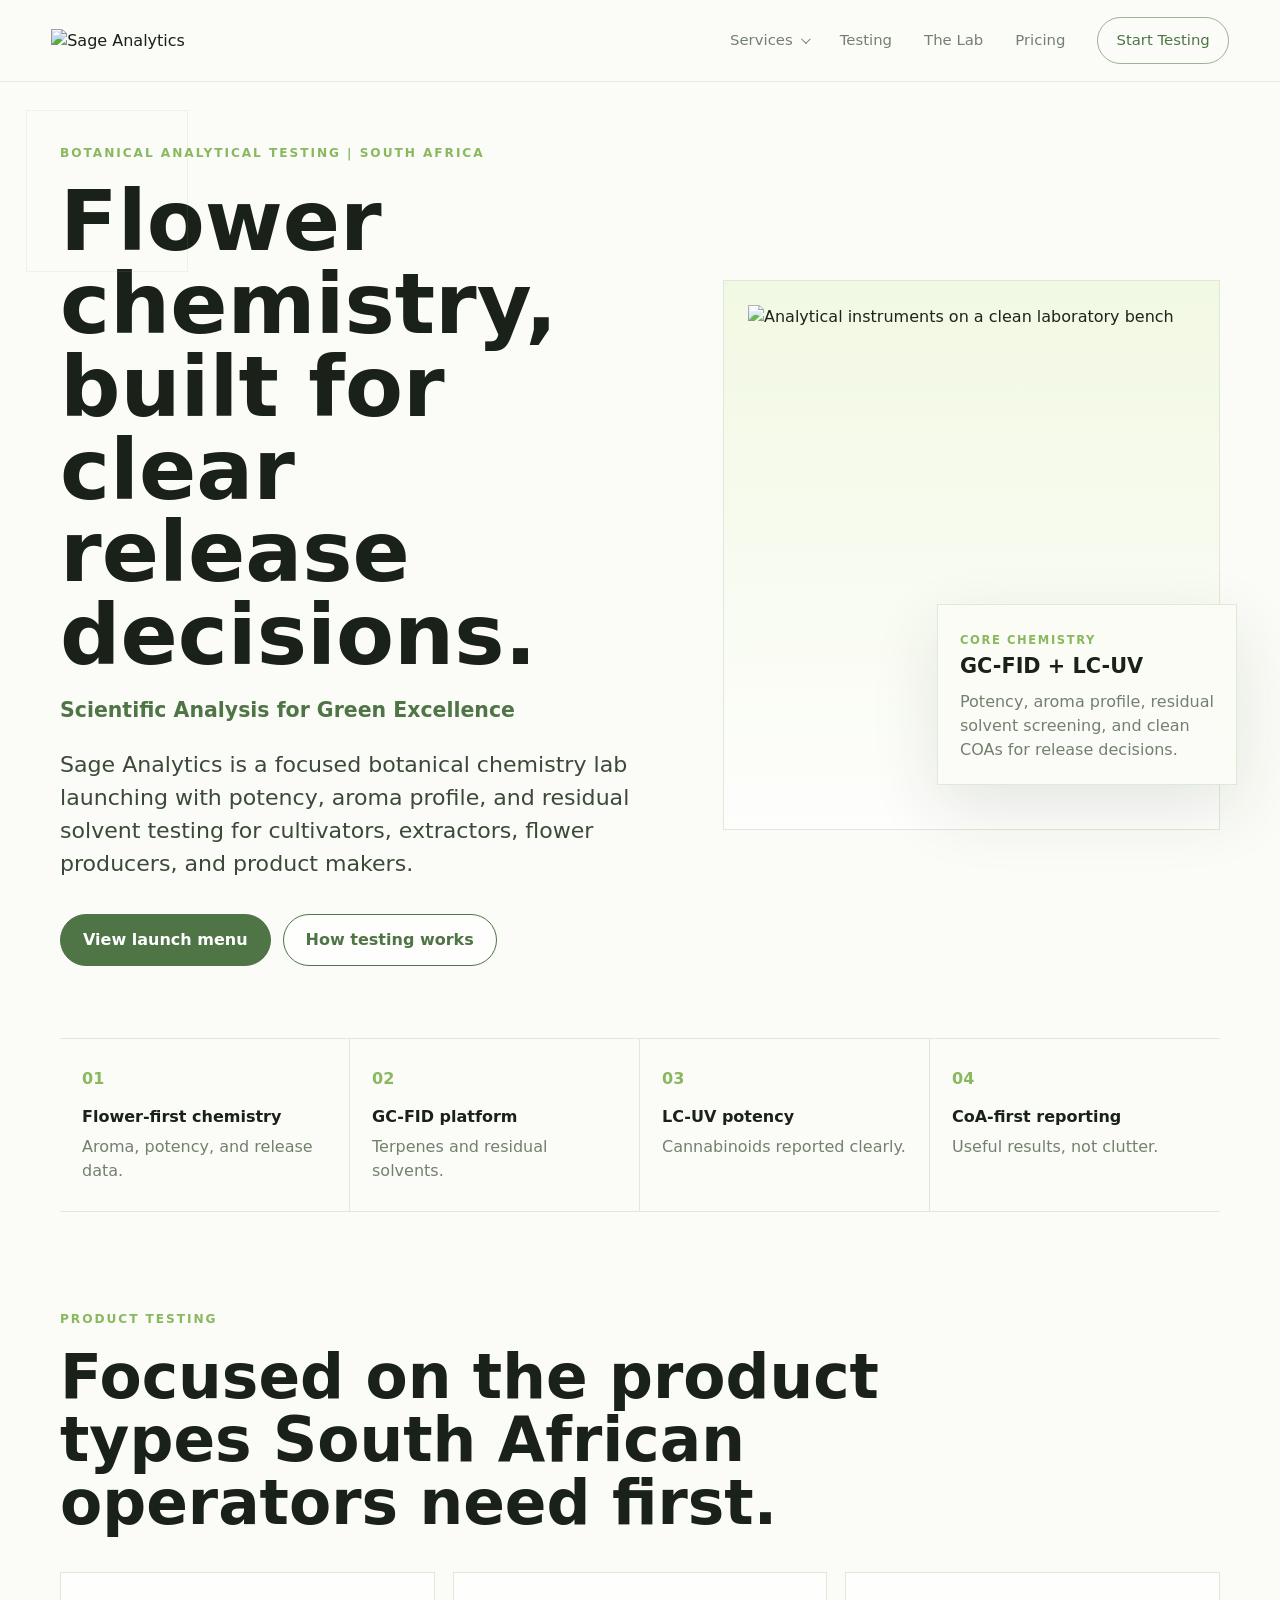
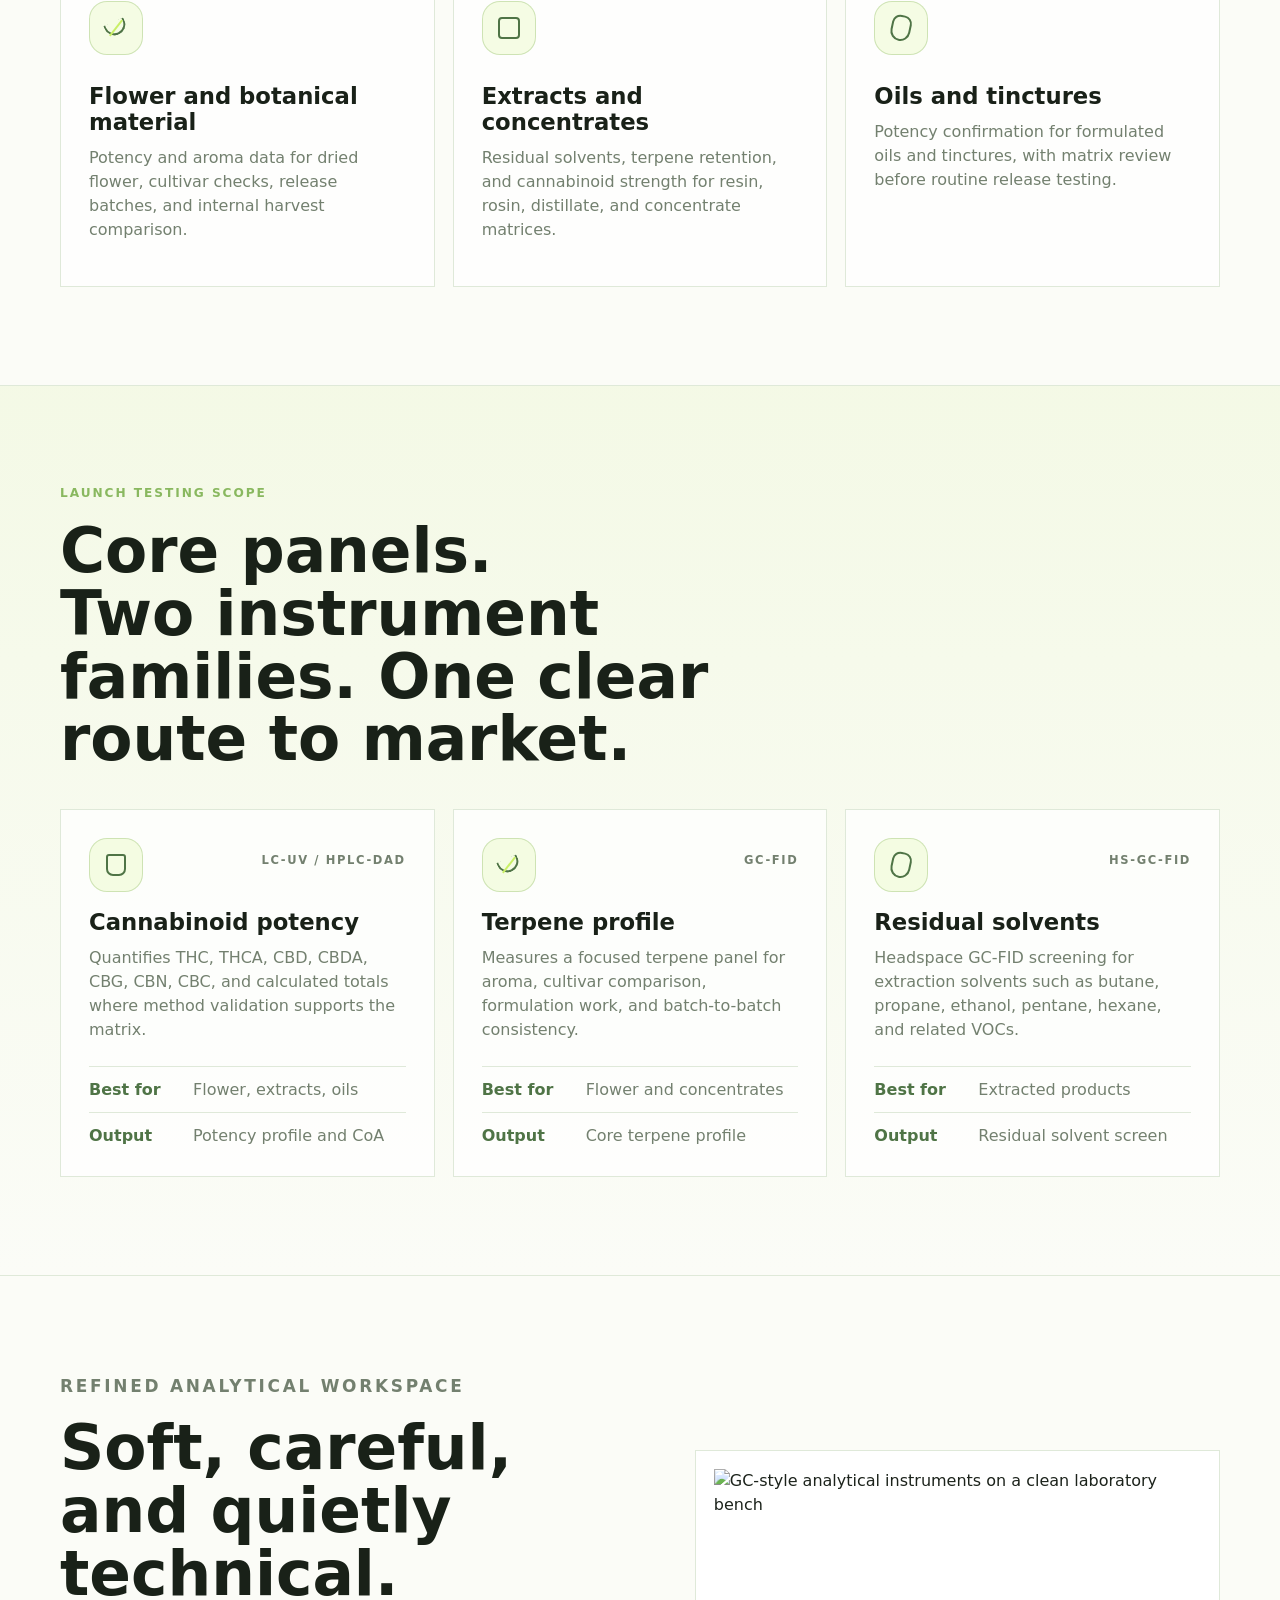
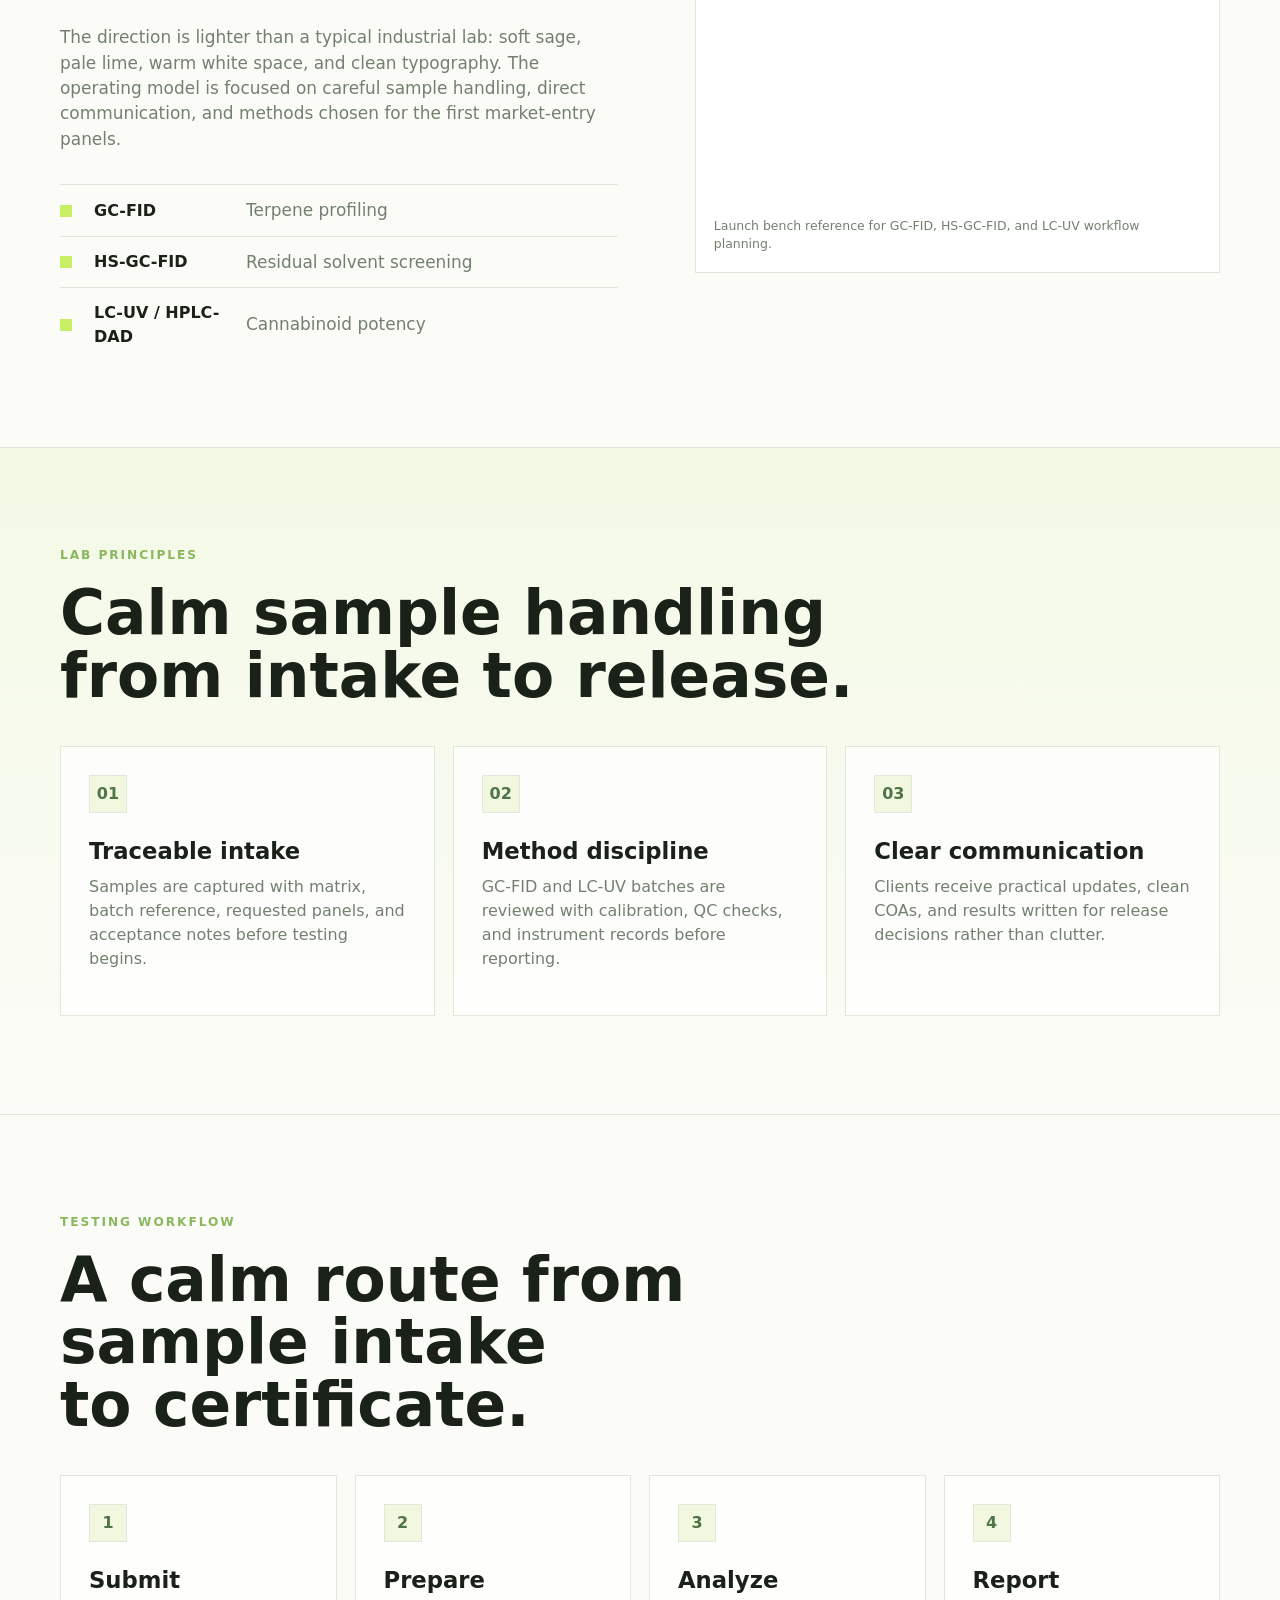
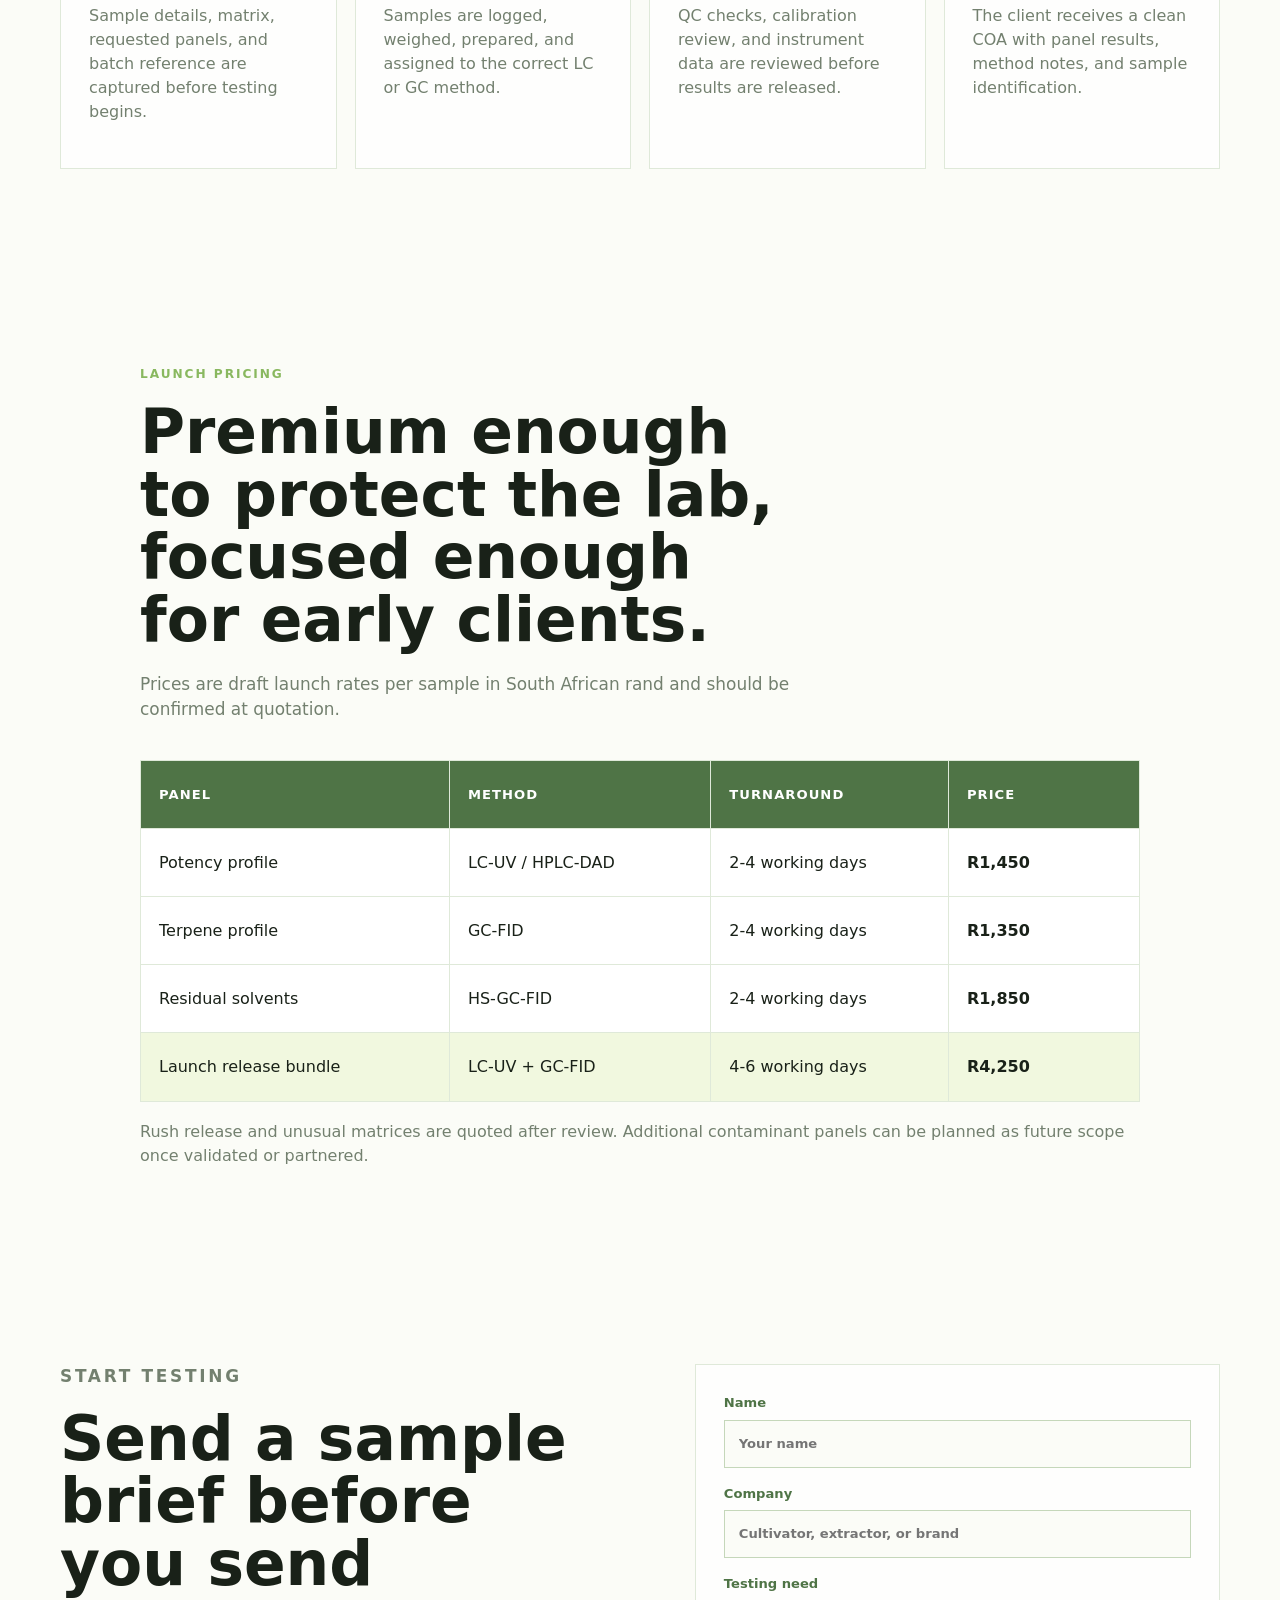
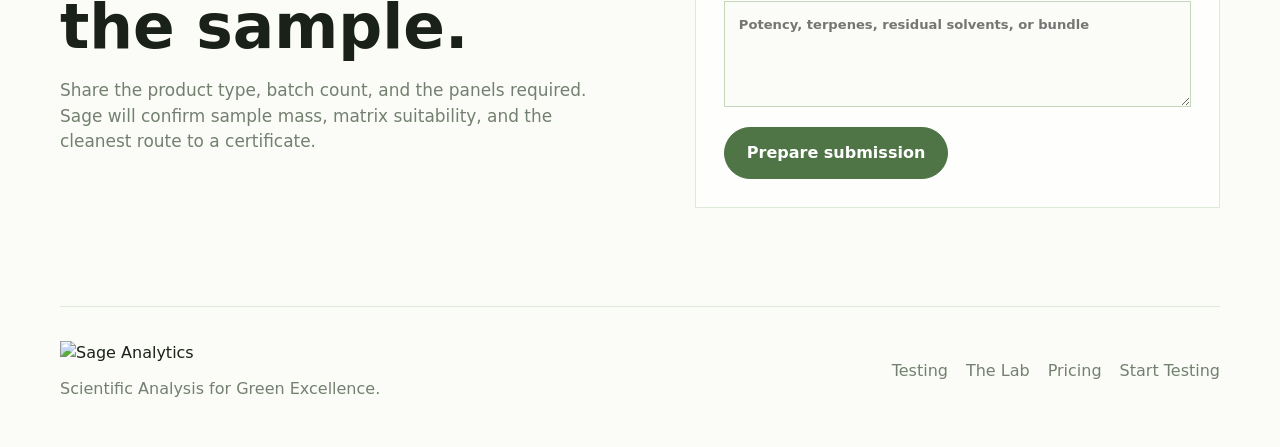
==== index.html @ 90693213 "Add files via upload" ====
﻿<!doctype html>
<html lang="en">
  <head>
    <meta charset="utf-8" />
    <meta name="viewport" content="width=device-width, initial-scale=1" />
    <title>Sage Analytics | Botanical Chemistry Laboratory South Africa</title>
    <meta
      name="description"
      content="Sage Analytics is a South African botanical and cannabis chemistry laboratory launching with LC-UV potency testing, GC-FID aroma profiling, and HS-GC-FID residual solvent analysis."
    />
    <link rel="preload" href="assets/nira-lab-bench.jpeg?v=launch-v18" as="image" />
    <link rel="stylesheet" href="styles.css?v=launch-v18" />
  </head>
  <body>
    <header class="site-header">
      <a class="brand" href="#top" aria-label="Sage Analytics home">
        <img src="assets/logo-sage-primary.svg?v=launch-v18" alt="Sage Analytics" />
      </a>

      <nav class="main-nav" aria-label="Primary navigation">
        <div class="nav-item nav-item--mega">
          <button class="nav-trigger" type="button" aria-expanded="false">
            Services
            <span aria-hidden="true"></span>
          </button>
          <div class="mega-menu" aria-label="Services menu">
            <section>
              <p>Launch panels</p>
              <a href="#scope"><span class="menu-icon menu-icon--potency"></span><strong>Potency</strong><small>LC-UV / HPLC-DAD</small></a>
              <a href="#scope"><span class="menu-icon menu-icon--terpene"></span><strong>Terpenes</strong><small>GC-FID profile</small></a>
              <a href="#scope"><span class="menu-icon menu-icon--solvent"></span><strong>Residual solvents</strong><small>HS-GC-FID VOCs</small></a>
            </section>
            <section>
              <p>Sample types</p>
              <a href="#products"><span class="menu-icon menu-icon--flower"></span><strong>Flower</strong><small>Dried inflorescence</small></a>
              <a href="#products"><span class="menu-icon menu-icon--extract"></span><strong>Extracts</strong><small>Resin, rosin, distillate</small></a>
              <a href="#products"><span class="menu-icon menu-icon--oil"></span><strong>Oils</strong><small>Tinctures and carriers</small></a>
            </section>
            <section>
              <p>Sage lab</p>
              <a href="#team"><span class="menu-icon menu-icon--team"></span><strong>Lab principles</strong><small>Traceability and COAs</small></a>
              <a href="#process"><span class="menu-icon menu-icon--coa"></span><strong>COA workflow</strong><small>Submission to results</small></a>
              <a href="#pricing"><span class="menu-icon menu-icon--price"></span><strong>Pricing</strong><small>Launch test menu</small></a>
            </section>
          </div>
        </div>
        <a href="#scope">Testing</a>
        <a href="#team">The Lab</a>
        <a href="#pricing">Pricing</a>
        <a class="nav-cta" href="#contact">Start Testing</a>
      </nav>
    </header>

    <main id="top">
      <section class="hero">
        <div class="hero__copy">
          <p class="eyebrow">Botanical analytical testing | South Africa</p>
          <h1>Flower chemistry, built for clear release decisions.</h1>
          <p class="brand-line">Scientific Analysis for Green Excellence</p>
          <p class="hero__lead">
            Sage Analytics is a focused botanical chemistry lab launching with potency, aroma profile, and residual solvent testing for cultivators, extractors, flower producers, and product makers.
          </p>
          <div class="hero__actions">
            <a class="button button--solid" href="#pricing">View launch menu</a>
            <a class="button button--ghost" href="#process">How testing works</a>
          </div>
        </div>

        <div class="hero__visual">
          <img src="assets/nira-lab-bench.jpeg?v=launch-v18" alt="Analytical instruments on a clean laboratory bench" />
          <div class="hero-card">
            <span>Core chemistry</span>
            <strong>GC-FID + LC-UV</strong>
            <p>Potency, aroma profile, residual solvent screening, and clean COAs for release decisions.</p>
          </div>
        </div>
      </section>

      <section class="signal-strip" aria-label="Launch highlights">
        <div><span>01</span><strong>Flower-first chemistry</strong><p>Aroma, potency, and release data.</p></div>
        <div><span>02</span><strong>GC-FID platform</strong><p>Terpenes and residual solvents.</p></div>
        <div><span>03</span><strong>LC-UV potency</strong><p>Cannabinoids reported clearly.</p></div>
        <div><span>04</span><strong>CoA-first reporting</strong><p>Useful results, not clutter.</p></div>
      </section>

      <section id="products" class="section product-section">
        <div class="section-heading">
          <p class="eyebrow">Product testing</p>
          <h2>Focused on the product types South African operators need first.</h2>
        </div>
        <div class="product-grid">
          <article>
            <span class="tile-icon tile-icon--flower"></span>
            <h3>Flower and botanical material</h3>
            <p>Potency and aroma data for dried flower, cultivar checks, release batches, and internal harvest comparison.</p>
          </article>
          <article>
            <span class="tile-icon tile-icon--extract"></span>
            <h3>Extracts and concentrates</h3>
            <p>Residual solvents, terpene retention, and cannabinoid strength for resin, rosin, distillate, and concentrate matrices.</p>
          </article>
          <article>
            <span class="tile-icon tile-icon--oil"></span>
            <h3>Oils and tinctures</h3>
            <p>Potency confirmation for formulated oils and tinctures, with matrix review before routine release testing.</p>
          </article>
        </div>
      </section>

      <section id="scope" class="section section--sage">
        <div class="section-heading">
          <p class="eyebrow">Launch testing scope</p>
          <h2>Core panels. Two instrument families. One clear route to market.</h2>
        </div>
        <div class="scope-grid">
          <article class="scope-card">
            <div class="scope-card__top">
              <span class="tile-icon tile-icon--potency"></span>
              <p>LC-UV / HPLC-DAD</p>
            </div>
            <h3>Cannabinoid potency</h3>
            <p>Quantifies THC, THCA, CBD, CBDA, CBG, CBN, CBC, and calculated totals where method validation supports the matrix.</p>
            <dl>
              <div><dt>Best for</dt><dd>Flower, extracts, oils</dd></div>
              <div><dt>Output</dt><dd>Potency profile and CoA</dd></div>
            </dl>
          </article>
          <article class="scope-card">
            <div class="scope-card__top">
              <span class="tile-icon tile-icon--terpene"></span>
              <p>GC-FID</p>
            </div>
            <h3>Terpene profile</h3>
            <p>Measures a focused terpene panel for aroma, cultivar comparison, formulation work, and batch-to-batch consistency.</p>
            <dl>
              <div><dt>Best for</dt><dd>Flower and concentrates</dd></div>
              <div><dt>Output</dt><dd>Core terpene profile</dd></div>
            </dl>
          </article>
          <article class="scope-card">
            <div class="scope-card__top">
              <span class="tile-icon tile-icon--solvent"></span>
              <p>HS-GC-FID</p>
            </div>
            <h3>Residual solvents</h3>
            <p>Headspace GC-FID screening for extraction solvents such as butane, propane, ethanol, pentane, hexane, and related VOCs.</p>
            <dl>
              <div><dt>Best for</dt><dd>Extracted products</dd></div>
              <div><dt>Output</dt><dd>Residual solvent screen</dd></div>
            </dl>
          </article>
        </div>
      </section>

      <section id="lab" class="section lab-section">
        <div class="lab-copy">
          <p class="eyebrow">Refined analytical workspace</p>
          <h2>Soft, careful, and quietly technical.</h2>
          <p>
            The direction is lighter than a typical industrial lab: soft sage, pale lime, warm white space, and clean typography. The operating model is focused on careful sample handling, direct communication, and methods chosen for the first market-entry panels.
          </p>
          <div class="method-list">
            <div><span></span><strong>GC-FID</strong><p>Terpene profiling</p></div>
            <div><span></span><strong>HS-GC-FID</strong><p>Residual solvent screening</p></div>
            <div><span></span><strong>LC-UV / HPLC-DAD</strong><p>Cannabinoid potency</p></div>
          </div>
        </div>
        <figure class="lab-image">
          <img
            src="assets/nira-lab-bench.jpeg?v=launch-v18"
            alt="GC-style analytical instruments on a clean laboratory bench"
          />
          <figcaption>Launch bench reference for GC-FID, HS-GC-FID, and LC-UV workflow planning.</figcaption>
        </figure>
      </section>

      <section id="team" class="section section--sage">
        <div class="section-heading">
          <p class="eyebrow">Lab principles</p>
          <h2>Calm sample handling from intake to release.</h2>
        </div>
        <div class="team-grid">
          <article><span>01</span><h3>Traceable intake</h3><p>Samples are captured with matrix, batch reference, requested panels, and acceptance notes before testing begins.</p></article>
          <article><span>02</span><h3>Method discipline</h3><p>GC-FID and LC-UV batches are reviewed with calibration, QC checks, and instrument records before reporting.</p></article>
          <article><span>03</span><h3>Clear communication</h3><p>Clients receive practical updates, clean COAs, and results written for release decisions rather than clutter.</p></article>
        </div>
      </section>

      <section id="process" class="section process-section">
        <div class="section-heading">
          <p class="eyebrow">Testing workflow</p>
          <h2>A calm route from sample intake to certificate.</h2>
        </div>
        <div class="process-grid">
          <article><span>1</span><h3>Submit</h3><p>Sample details, matrix, requested panels, and batch reference are captured before testing begins.</p></article>
          <article><span>2</span><h3>Prepare</h3><p>Samples are logged, weighed, prepared, and assigned to the correct LC or GC method.</p></article>
          <article><span>3</span><h3>Analyze</h3><p>QC checks, calibration review, and instrument data are reviewed before results are released.</p></article>
          <article><span>4</span><h3>Report</h3><p>The client receives a clean COA with panel results, method notes, and sample identification.</p></article>
        </div>
      </section>

      <section id="pricing" class="section pricing-section">
        <div class="section-heading">
          <p class="eyebrow">Launch pricing</p>
          <h2>Premium enough to protect the lab, focused enough for early clients.</h2>
          <p>Prices are draft launch rates per sample in South African rand and should be confirmed at quotation.</p>
        </div>
        <div class="price-table" role="table" aria-label="Sage Analytics launch pricing">
          <div class="price-row price-row--head" role="row">
            <span role="columnheader">Panel</span>
            <span role="columnheader">Method</span>
            <span role="columnheader">Turnaround</span>
            <span role="columnheader">Price</span>
          </div>
          <div class="price-row" role="row"><span role="cell">Potency profile</span><span role="cell">LC-UV / HPLC-DAD</span><span role="cell">2-4 working days</span><span role="cell">R1,450</span></div>
          <div class="price-row" role="row"><span role="cell">Terpene profile</span><span role="cell">GC-FID</span><span role="cell">2-4 working days</span><span role="cell">R1,350</span></div>
          <div class="price-row" role="row"><span role="cell">Residual solvents</span><span role="cell">HS-GC-FID</span><span role="cell">2-4 working days</span><span role="cell">R1,850</span></div>
          <div class="price-row price-row--highlight" role="row"><span role="cell">Launch release bundle</span><span role="cell">LC-UV + GC-FID</span><span role="cell">4-6 working days</span><span role="cell">R4,250</span></div>
        </div>
        <p class="pricing-note">Rush release and unusual matrices are quoted after review. Additional contaminant panels can be planned as future scope once validated or partnered.</p>
      </section>

      <section id="contact" class="section contact-section">
        <div>
          <p class="eyebrow">Start testing</p>
          <h2>Send a sample brief before you send the sample.</h2>
          <p>Share the product type, batch count, and the panels required. Sage will confirm sample mass, matrix suitability, and the cleanest route to a certificate.</p>
        </div>
        <form class="contact-form">
          <label>Name<input type="text" name="name" placeholder="Your name" /></label>
          <label>Company<input type="text" name="company" placeholder="Cultivator, extractor, or brand" /></label>
          <label>Testing need<textarea name="message" rows="4" placeholder="Potency, terpenes, residual solvents, or bundle"></textarea></label>
          <button type="button">Prepare submission</button>
        </form>
      </section>
    </main>

    <footer class="site-footer">
      <div>
        <img src="assets/logo-sage-primary.svg?v=launch-v18" alt="Sage Analytics" />
        <p>Scientific Analysis for Green Excellence.</p>
      </div>
      <nav aria-label="Footer navigation">
        <a href="#scope">Testing</a>
        <a href="#team">The Lab</a>
        <a href="#pricing">Pricing</a>
        <a href="#contact">Start Testing</a>
      </nav>
    </footer>

    <script>
      const serviceItem = document.querySelector(".nav-item--mega");
      const trigger = document.querySelector(".nav-trigger");

      if (serviceItem && trigger) {
        trigger.addEventListener("click", () => {
          const open = serviceItem.classList.toggle("is-open");
          trigger.setAttribute("aria-expanded", String(open));
        });

        document.addEventListener("click", (event) => {
          if (!serviceItem.contains(event.target)) {
            serviceItem.classList.remove("is-open");
            trigger.setAttribute("aria-expanded", "false");
          }
        });
      }
    </script>
  </body>
</html>
---- styles.css ----
:root {
  --ink: #192118;
  --text: #3c4939;
  --muted: #73806f;
  --line: #dfe9d9;
  --line-strong: #c5d7ba;
  --paper: #fbfcf7;
  --white: #ffffff;
  --mist: #f4f8ed;
  --sage-50: #f1f8df;
  --sage-100: #e6f4ca;
  --sage-300: #c9ef66;
  --sage-500: #89b85f;
  --sage-700: #4f7446;
  --shadow: 0 24px 70px rgba(34, 48, 27, 0.11);
  --max: 1160px;
  color-scheme: light;
}

* {
  box-sizing: border-box;
}

html {
  scroll-behavior: smooth;
}

body {
  margin: 0;
  background: var(--paper);
  color: var(--ink);
  font-family: Inter, ui-sans-serif, system-ui, -apple-system, BlinkMacSystemFont, "Segoe UI", sans-serif;
  line-height: 1.5;
}

img {
  display: block;
  max-width: 100%;
}

a {
  color: inherit;
  text-decoration: none;
}

button,
input,
textarea {
  font: inherit;
}

.site-header {
  position: sticky;
  top: 0;
  z-index: 30;
  display: flex;
  align-items: center;
  justify-content: space-between;
  min-height: 82px;
  padding: 14px clamp(20px, 4vw, 54px);
  background: rgba(251, 252, 247, 0.9);
  border-bottom: 1px solid rgba(223, 233, 217, 0.86);
  backdrop-filter: blur(20px);
}

.brand {
  display: inline-flex;
  align-items: center;
  width: 236px;
}

.brand img {
  width: 100%;
  height: auto;
}

.main-nav {
  display: flex;
  align-items: center;
  gap: clamp(16px, 2.5vw, 34px);
  color: var(--muted);
  font-size: 0.93rem;
}

.main-nav > a,
.nav-trigger {
  border: 0;
  border-bottom: 1px solid transparent;
  background: transparent;
  color: inherit;
  padding: 10px 0;
  cursor: pointer;
}

.main-nav > a:hover,
.nav-trigger:hover {
  color: var(--ink);
  border-color: var(--sage-300);
}

.nav-cta {
  border: 1px solid rgba(79, 116, 70, 0.55) !important;
  border-radius: 999px;
  color: var(--sage-700) !important;
  padding: 11px 18px !important;
}

.nav-item {
  position: relative;
}

.nav-trigger {
  display: inline-flex;
  align-items: center;
  gap: 8px;
}

.nav-trigger span {
  width: 7px;
  height: 7px;
  border-right: 1px solid currentColor;
  border-bottom: 1px solid currentColor;
  transform: rotate(45deg) translateY(-2px);
}

.mega-menu {
  position: absolute;
  top: calc(100% + 18px);
  right: -260px;
  display: grid;
  grid-template-columns: repeat(3, minmax(220px, 1fr));
  width: min(860px, calc(100vw - 40px));
  gap: 1px;
  visibility: hidden;
  opacity: 0;
  transform: translateY(8px);
  pointer-events: none;
  background: var(--line);
  border: 1px solid var(--line);
  box-shadow: var(--shadow);
  transition: opacity 160ms ease, transform 160ms ease, visibility 160ms ease;
}

.nav-item:hover .mega-menu,
.nav-item:focus-within .mega-menu,
.nav-item.is-open .mega-menu {
  visibility: visible;
  opacity: 1;
  transform: translateY(0);
  pointer-events: auto;
}

.mega-menu section {
  min-height: 264px;
  padding: 22px;
  background: rgba(251, 252, 247, 0.98);
}

.mega-menu p {
  margin: 0 0 14px;
  color: var(--sage-700);
  font-size: 0.72rem;
  font-weight: 760;
  letter-spacing: 0.14em;
  text-transform: uppercase;
}

.mega-menu a {
  display: grid;
  grid-template-columns: 36px 1fr;
  gap: 11px;
  align-items: center;
  border-top: 1px solid var(--line);
  padding: 13px 0;
}

.mega-menu a strong,
.mega-menu a small {
  display: block;
}

.mega-menu a strong {
  color: var(--ink);
  font-size: 0.95rem;
}

.mega-menu a small {
  color: var(--muted);
  font-size: 0.78rem;
}

.menu-icon,
.tile-icon {
  position: relative;
  display: inline-grid;
  place-items: center;
  border: 1px solid rgba(137, 184, 95, 0.36);
  background: rgba(201, 239, 102, 0.16);
}

.menu-icon {
  width: 34px;
  height: 34px;
  border-radius: 50%;
}

.menu-icon::before,
.menu-icon::after,
.tile-icon::before,
.tile-icon::after {
  content: "";
  position: absolute;
}

.menu-icon--potency::before,
.tile-icon--potency::before {
  width: 16px;
  height: 18px;
  border: 2px solid var(--sage-700);
  border-radius: 3px 3px 7px 7px;
}

.menu-icon--terpene::before,
.tile-icon--terpene::before,
.menu-icon--flower::before,
.tile-icon--flower::before {
  width: 18px;
  height: 12px;
  border: 2px solid var(--sage-700);
  border-top: 0;
  border-radius: 0 0 18px 18px;
  transform: rotate(-24deg);
}

.menu-icon--terpene::after,
.tile-icon--terpene::after,
.menu-icon--flower::after,
.tile-icon--flower::after {
  width: 2px;
  height: 20px;
  background: var(--sage-300);
  transform: rotate(38deg);
}

.menu-icon--solvent::before,
.tile-icon--solvent::before,
.menu-icon--oil::before,
.tile-icon--oil::before {
  width: 16px;
  height: 22px;
  border: 2px solid var(--sage-700);
  border-radius: 10px 10px 12px 12px;
  transform: rotate(12deg);
}

.menu-icon--extract::before,
.tile-icon--extract::before {
  width: 18px;
  height: 18px;
  border: 2px solid var(--sage-700);
  border-radius: 4px;
}

.menu-icon--team::before {
  width: 18px;
  height: 10px;
  border: 2px solid var(--sage-700);
  border-radius: 12px 12px 4px 4px;
  transform: translateY(5px);
}

.menu-icon--coa::before {
  width: 16px;
  height: 20px;
  border: 2px solid var(--sage-700);
  border-radius: 3px;
}

.menu-icon--price::before {
  width: 18px;
  height: 18px;
  border: 2px solid var(--sage-700);
  border-radius: 50%;
}

.section,
.hero,
.signal-strip,
.site-footer {
  width: min(var(--max), calc(100% - 40px));
  margin: 0 auto;
}

.hero {
  display: grid;
  grid-template-columns: minmax(0, 0.92fr) minmax(360px, 0.78fr);
  gap: clamp(38px, 6vw, 86px);
  align-items: center;
  min-height: calc(100svh - 82px);
  padding: 62px 0 72px;
}

.hero__copy {
  position: relative;
}

.hero__copy::before {
  content: "";
  position: absolute;
  top: -34px;
  left: -34px;
  width: 160px;
  height: 160px;
  border: 1px solid rgba(137, 184, 95, 0.25);
  opacity: 0.55;
  pointer-events: none;
}

.eyebrow {
  margin: 0 0 18px;
  color: var(--sage-500);
  font-size: 0.76rem;
  font-weight: 780;
  letter-spacing: 0.16em;
  text-transform: uppercase;
}

h1,
h2,
h3,
p {
  margin-top: 0;
}

h1 {
  max-width: 740px;
  margin-bottom: 18px;
  font-size: clamp(3.35rem, 6.6vw, 6rem);
  line-height: 0.98;
  letter-spacing: 0;
  text-wrap: balance;
}

h2 {
  max-width: 840px;
  margin-bottom: 20px;
  font-size: clamp(2.3rem, 4.8vw, 4.8rem);
  line-height: 1.02;
  letter-spacing: 0;
  text-wrap: balance;
}

h3 {
  margin-bottom: 10px;
  font-size: clamp(1.15rem, 1.8vw, 1.42rem);
  line-height: 1.14;
}

.brand-line {
  margin-bottom: 22px;
  color: var(--sage-700);
  font-size: clamp(1.02rem, 1.8vw, 1.28rem);
  font-weight: 560;
}

.hero__lead {
  max-width: 650px;
  margin-bottom: 34px;
  color: var(--text);
  font-size: clamp(1.12rem, 2vw, 1.38rem);
}

.hero__actions {
  display: flex;
  flex-wrap: wrap;
  gap: 12px;
}

.button,
.contact-form button {
  display: inline-flex;
  min-height: 50px;
  align-items: center;
  justify-content: center;
  border: 1px solid var(--sage-700);
  border-radius: 999px;
  padding: 13px 22px;
  font-weight: 720;
  cursor: pointer;
  transition: transform 160ms ease, background 160ms ease;
}

.button:hover,
.contact-form button:hover {
  transform: translateY(-1px);
}

.button--solid,
.contact-form button {
  background: var(--sage-700);
  color: var(--white);
}

.button--ghost {
  background: rgba(255, 255, 255, 0.7);
  color: var(--sage-700);
}

.hero__visual {
  position: relative;
  min-height: 540px;
  padding: 24px;
  background: linear-gradient(180deg, rgba(230, 244, 202, 0.46), rgba(255, 255, 255, 0.68));
  border: 1px solid var(--line);
}

.hero__visual img {
  width: 100%;
  height: 500px;
  object-fit: cover;
  object-position: center;
  filter: saturate(0.78) brightness(1.1);
}

.hero-card {
  position: absolute;
  right: -18px;
  bottom: 44px;
  width: min(300px, calc(100% - 32px));
  padding: 22px;
  background: rgba(251, 252, 247, 0.94);
  border: 1px solid var(--line);
  box-shadow: var(--shadow);
}

.hero-card span,
.scope-card__top p {
  margin: 0 0 8px;
  color: var(--sage-500);
  font-size: 0.72rem;
  font-weight: 780;
  letter-spacing: 0.14em;
  text-transform: uppercase;
}

.hero-card strong {
  display: block;
  margin-bottom: 8px;
  font-size: 1.3rem;
}

.hero-card p {
  margin: 0;
  color: var(--muted);
}

.signal-strip {
  display: grid;
  grid-template-columns: repeat(4, minmax(0, 1fr));
  border-top: 1px solid var(--line);
  border-bottom: 1px solid var(--line);
}

.signal-strip div {
  min-height: 142px;
  padding: 28px 22px;
  border-right: 1px solid var(--line);
}

.signal-strip div:last-child {
  border-right: 0;
}

.signal-strip span {
  display: block;
  margin-bottom: 14px;
  color: var(--sage-500);
  font-weight: 800;
}

.signal-strip strong {
  display: block;
  margin-bottom: 6px;
}

.signal-strip p {
  margin: 0;
  color: var(--muted);
}

.section {
  padding: 98px 0;
}

.section-heading {
  margin-bottom: 38px;
}

.section-heading p:not(.eyebrow),
.lab-copy p,
.contact-section > div p {
  max-width: 720px;
  color: var(--muted);
  font-size: 1.06rem;
}

.section--sage {
  width: 100%;
  max-width: none;
  padding-inline: max(20px, calc((100vw - var(--max)) / 2));
  background: linear-gradient(180deg, rgba(241, 248, 223, 0.72), rgba(251, 252, 247, 0.8));
  border-top: 1px solid var(--line);
  border-bottom: 1px solid var(--line);
}

.product-grid,
.scope-grid,
.team-grid,
.process-grid {
  display: grid;
  gap: 18px;
}

.product-grid,
.scope-grid,
.team-grid {
  grid-template-columns: repeat(3, minmax(0, 1fr));
}

.product-grid article,
.scope-card,
.team-grid article,
.process-grid article {
  background: rgba(255, 255, 255, 0.78);
  border: 1px solid var(--line);
  padding: 28px;
}

.product-grid article,
.team-grid article,
.process-grid article {
  min-height: 260px;
}

.product-grid p,
.scope-card p,
.team-grid p,
.process-grid p {
  color: var(--muted);
}

.tile-icon {
  width: 54px;
  height: 54px;
  margin-bottom: 22px;
  border-radius: 18px;
}

.scope-card__top {
  display: flex;
  align-items: center;
  justify-content: space-between;
  gap: 16px;
  margin-bottom: 18px;
}

.scope-card__top .tile-icon {
  margin-bottom: 0;
}

.scope-card dl {
  display: grid;
  gap: 10px;
  margin: 24px 0 0;
}

.scope-card dl div {
  display: grid;
  grid-template-columns: 88px 1fr;
  gap: 16px;
  border-top: 1px solid var(--line);
  padding-top: 11px;
}

.scope-card dt {
  color: var(--sage-700);
  font-weight: 760;
}

.scope-card dd {
  margin: 0;
  color: var(--muted);
}

.lab-section,
.contact-section {
  display: grid;
  grid-template-columns: minmax(0, 0.85fr) minmax(360px, 0.8fr);
  gap: clamp(36px, 6vw, 80px);
  align-items: center;
}

.method-list {
  display: grid;
  gap: 12px;
  margin-top: 32px;
}

.method-list div {
  display: grid;
  grid-template-columns: 22px 140px 1fr;
  gap: 12px;
  align-items: center;
  border-top: 1px solid var(--line);
  padding-top: 13px;
}

.method-list span {
  width: 12px;
  height: 12px;
  background: var(--sage-300);
}

.method-list strong,
.method-list p {
  margin: 0;
}

.lab-image {
  margin: 0;
  border: 1px solid var(--line);
  background: var(--white);
  padding: 18px;
}

.lab-image img {
  width: 100%;
  aspect-ratio: 1.45;
  object-fit: cover;
  filter: saturate(0.78) brightness(1.07);
}

.lab-image figcaption {
  margin-top: 12px;
  color: var(--muted);
  font-size: 0.78rem;
}

.team-grid article span,
.process-grid article span {
  display: inline-flex;
  width: 38px;
  height: 38px;
  align-items: center;
  justify-content: center;
  margin-bottom: 26px;
  background: var(--sage-50);
  border: 1px solid var(--line);
  color: var(--sage-700);
  font-weight: 800;
}

.process-grid {
  grid-template-columns: repeat(4, minmax(0, 1fr));
}

.pricing-section {
  max-width: 1000px;
}

.price-table {
  overflow: hidden;
  border: 1px solid var(--line);
  background: var(--white);
}

.price-row {
  display: grid;
  grid-template-columns: 1.3fr 1.1fr 1fr 0.8fr;
  min-height: 68px;
  border-bottom: 1px solid var(--line);
}

.price-row:last-child {
  border-bottom: 0;
}

.price-row span {
  display: flex;
  align-items: center;
  border-right: 1px solid var(--line);
  padding: 16px 18px;
}

.price-row span:last-child {
  border-right: 0;
  font-weight: 780;
}

.price-row--head {
  background: var(--sage-700);
  color: var(--white);
  font-size: 0.82rem;
  font-weight: 780;
  letter-spacing: 0.08em;
  text-transform: uppercase;
}

.price-row--highlight {
  background: var(--sage-50);
}

.pricing-note {
  margin: 18px 0 0;
  color: var(--muted);
}

.contact-section {
  align-items: start;
}

.contact-form {
  display: grid;
  gap: 16px;
  border: 1px solid var(--line);
  background: rgba(255, 255, 255, 0.78);
  padding: 28px;
}

.contact-form label {
  display: grid;
  gap: 7px;
  color: var(--sage-700);
  font-size: 0.82rem;
  font-weight: 760;
}

.contact-form input,
.contact-form textarea {
  width: 100%;
  border: 1px solid var(--line-strong);
  background: var(--paper);
  color: var(--ink);
  padding: 13px 14px;
  outline: 0;
}

.contact-form input:focus,
.contact-form textarea:focus {
  border-color: var(--sage-500);
}

.contact-form button {
  width: fit-content;
  margin-top: 4px;
}

.site-footer {
  display: flex;
  align-items: center;
  justify-content: space-between;
  gap: 28px;
  border-top: 1px solid var(--line);
  padding: 34px 0 46px;
}

.site-footer img {
  width: 220px;
  margin-bottom: 12px;
}

.site-footer p {
  margin: 0;
  color: var(--muted);
}

.site-footer nav {
  display: flex;
  flex-wrap: wrap;
  gap: 18px;
  color: var(--muted);
}

@media (max-width: 980px) {
  .site-header {
    position: static;
    flex-direction: column;
    align-items: flex-start;
  }

  .main-nav {
    width: 100%;
    overflow-x: auto;
    padding-bottom: 3px;
  }

  .mega-menu {
    display: none;
  }

  .hero,
  .lab-section,
  .contact-section {
    grid-template-columns: 1fr;
  }

  .hero {
    min-height: 0;
    padding-top: 46px;
  }

  .hero__visual {
    min-height: 0;
  }

  .hero__visual img {
    height: 360px;
  }

  .hero-card {
    right: 10px;
  }

  .signal-strip,
  .product-grid,
  .scope-grid,
  .team-grid,
  .process-grid {
    grid-template-columns: repeat(2, minmax(0, 1fr));
  }

  .price-row {
    grid-template-columns: 1fr;
  }

  .price-row--head {
    display: none;
  }

  .price-row span {
    border-right: 0;
    border-bottom: 1px solid var(--line);
  }

  .price-row span:last-child {
    border-bottom: 0;
  }
}

@media (max-width: 640px) {
  .brand {
    width: 220px;
  }

  .hero,
  .section {
    width: min(var(--max), calc(100% - 28px));
  }

  .section--sage {
    width: 100%;
  }

  h1 {
    font-size: clamp(3rem, 14vw, 4.8rem);
  }

  h2 {
    font-size: clamp(2.15rem, 12vw, 3.6rem);
  }

  .hero__visual {
    padding: 14px;
  }

  .hero__visual img {
    height: 300px;
  }

  .hero-card {
    position: static;
    width: 100%;
    margin-top: 14px;
  }

  .signal-strip,
  .product-grid,
  .scope-grid,
  .team-grid,
  .process-grid {
    grid-template-columns: 1fr;
  }

  .signal-strip div {
    border-right: 0;
    border-bottom: 1px solid var(--line);
  }

  .method-list div {
    grid-template-columns: 22px 1fr;
  }

  .method-list p {
    grid-column: 2;
  }

  .site-footer {
    align-items: flex-start;
    flex-direction: column;
  }
}
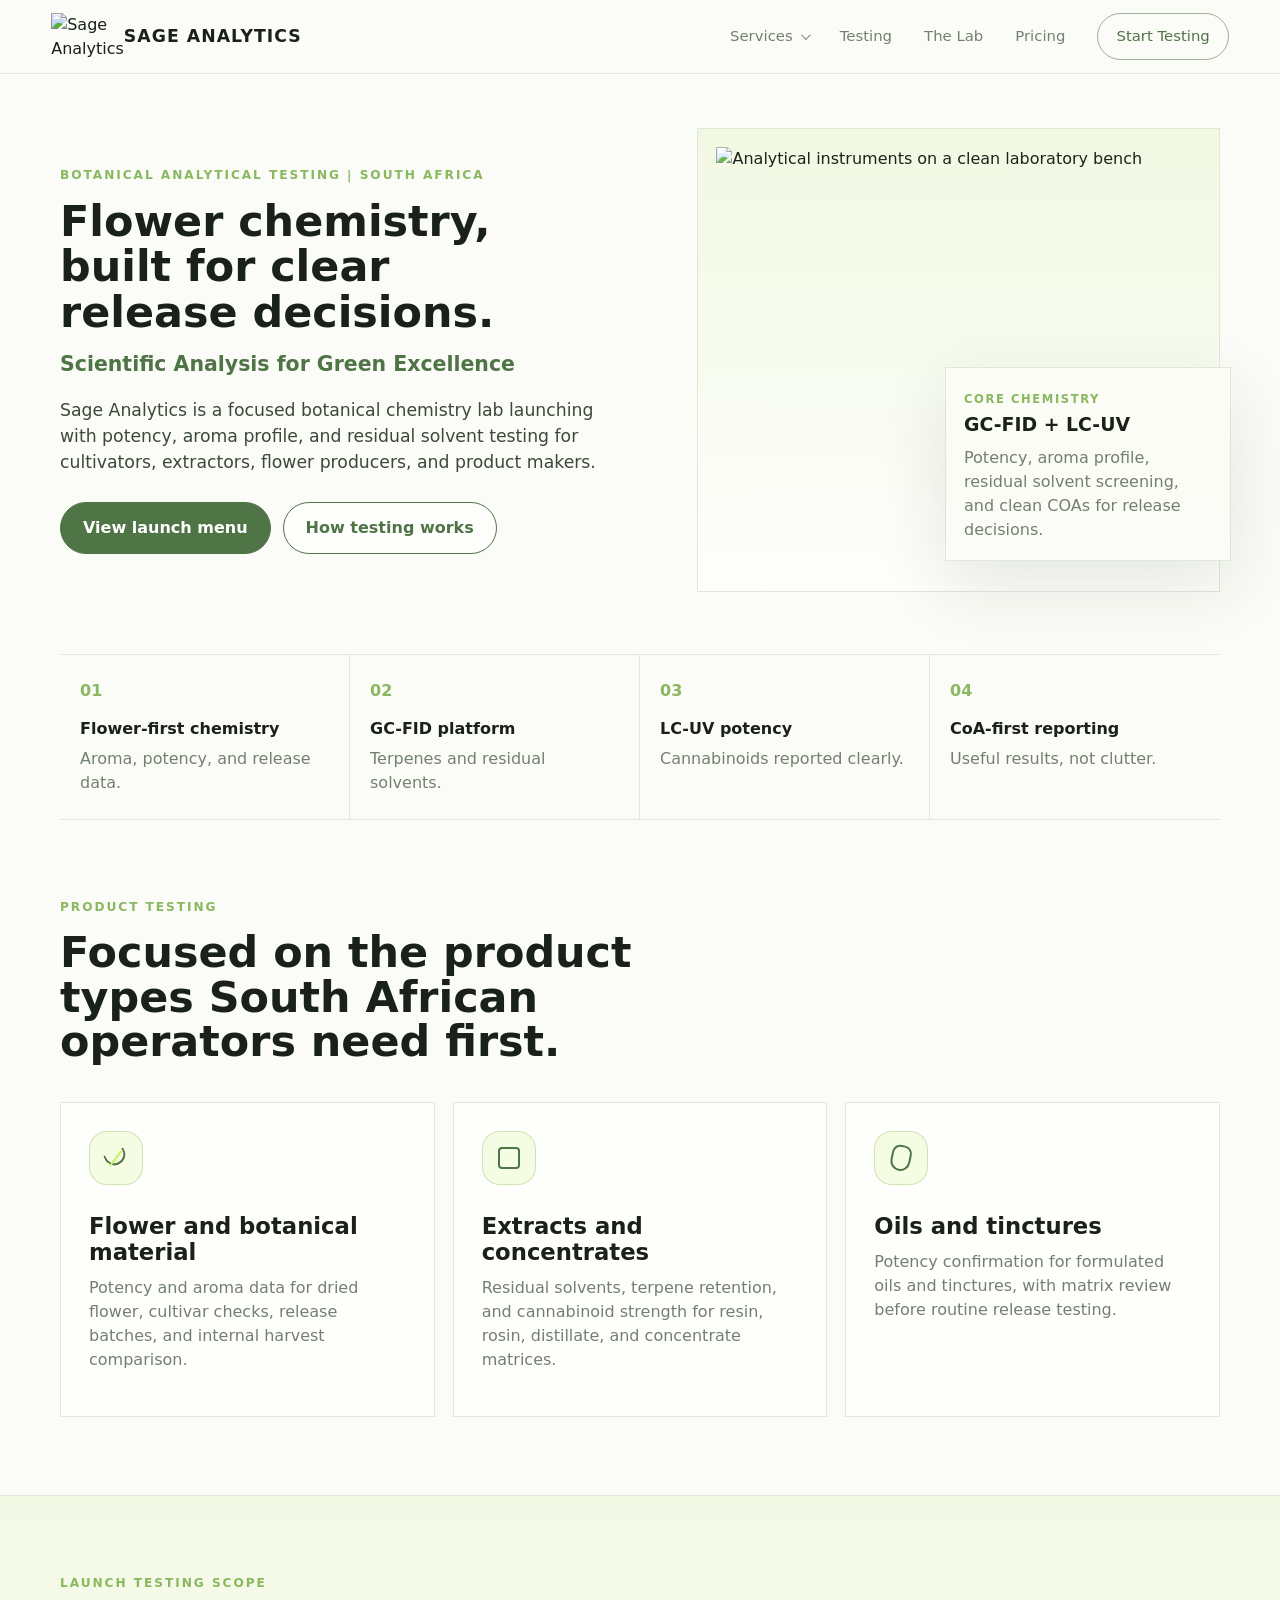
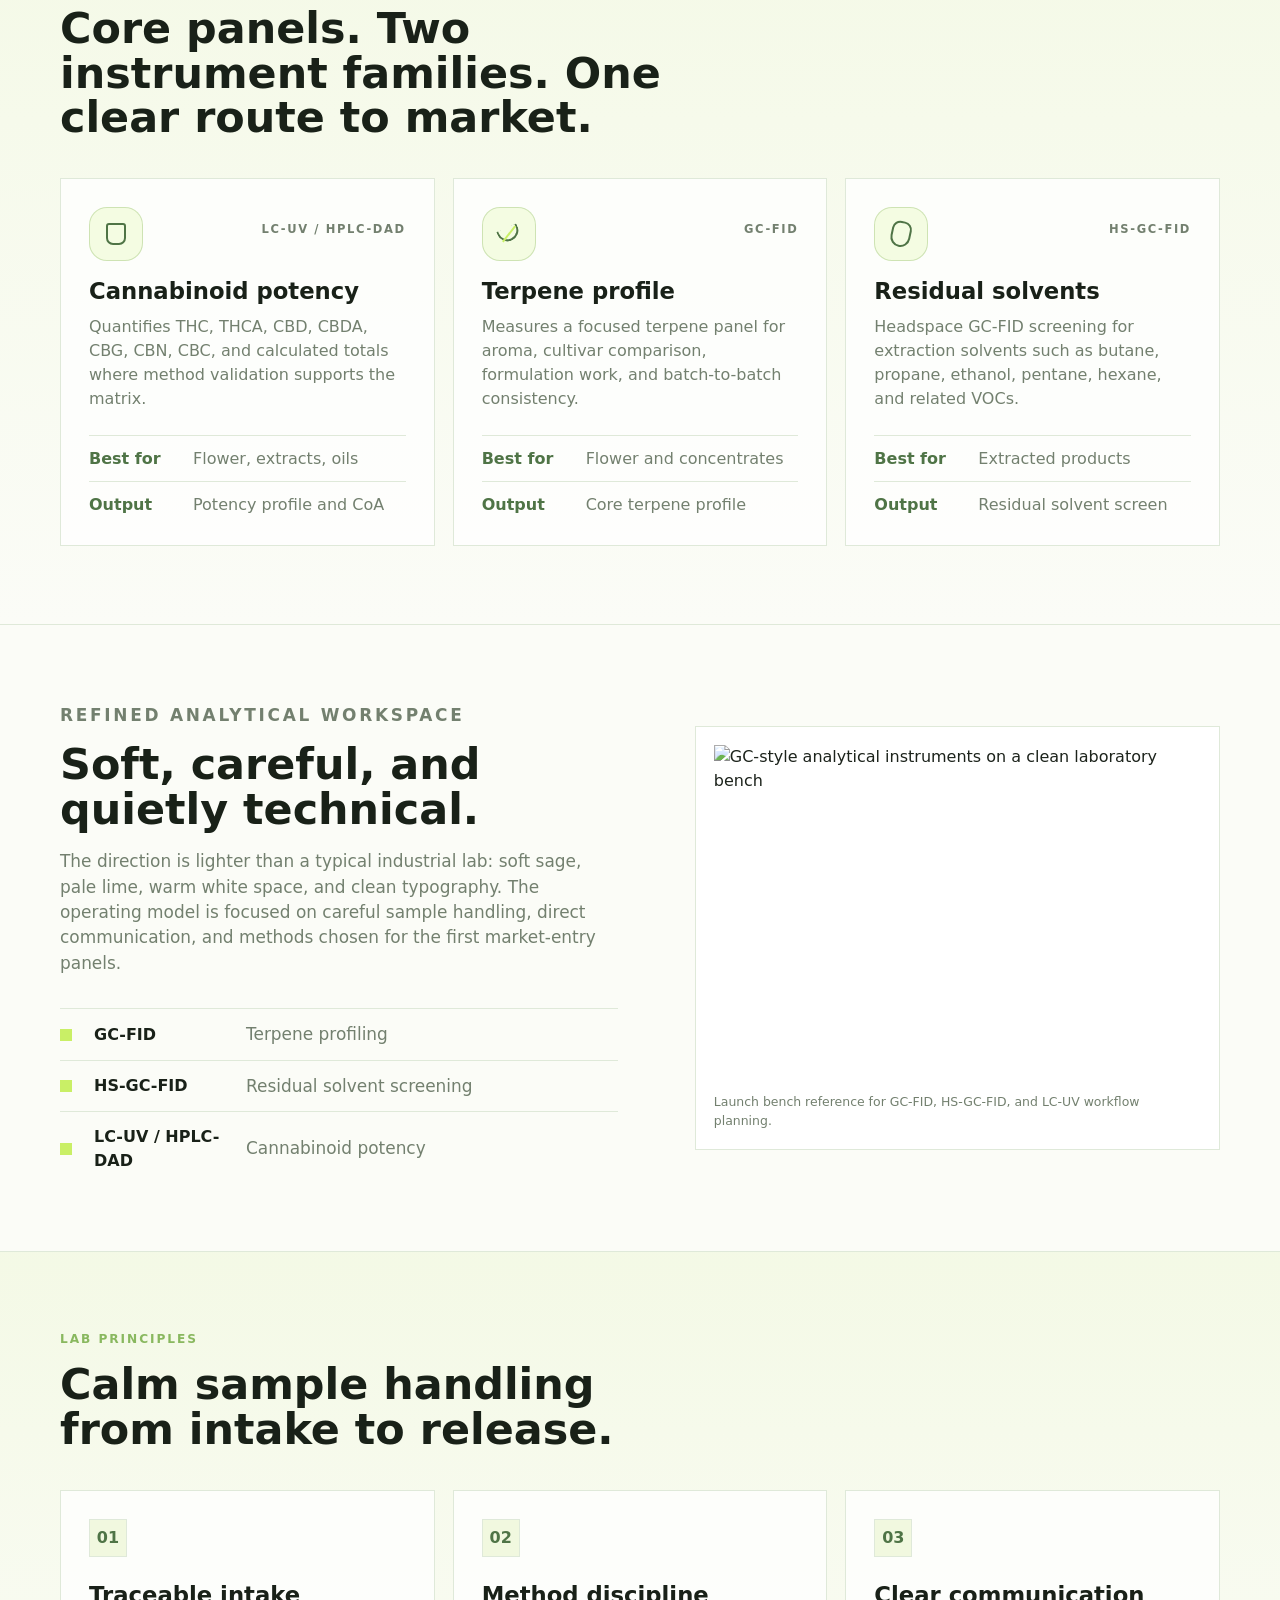
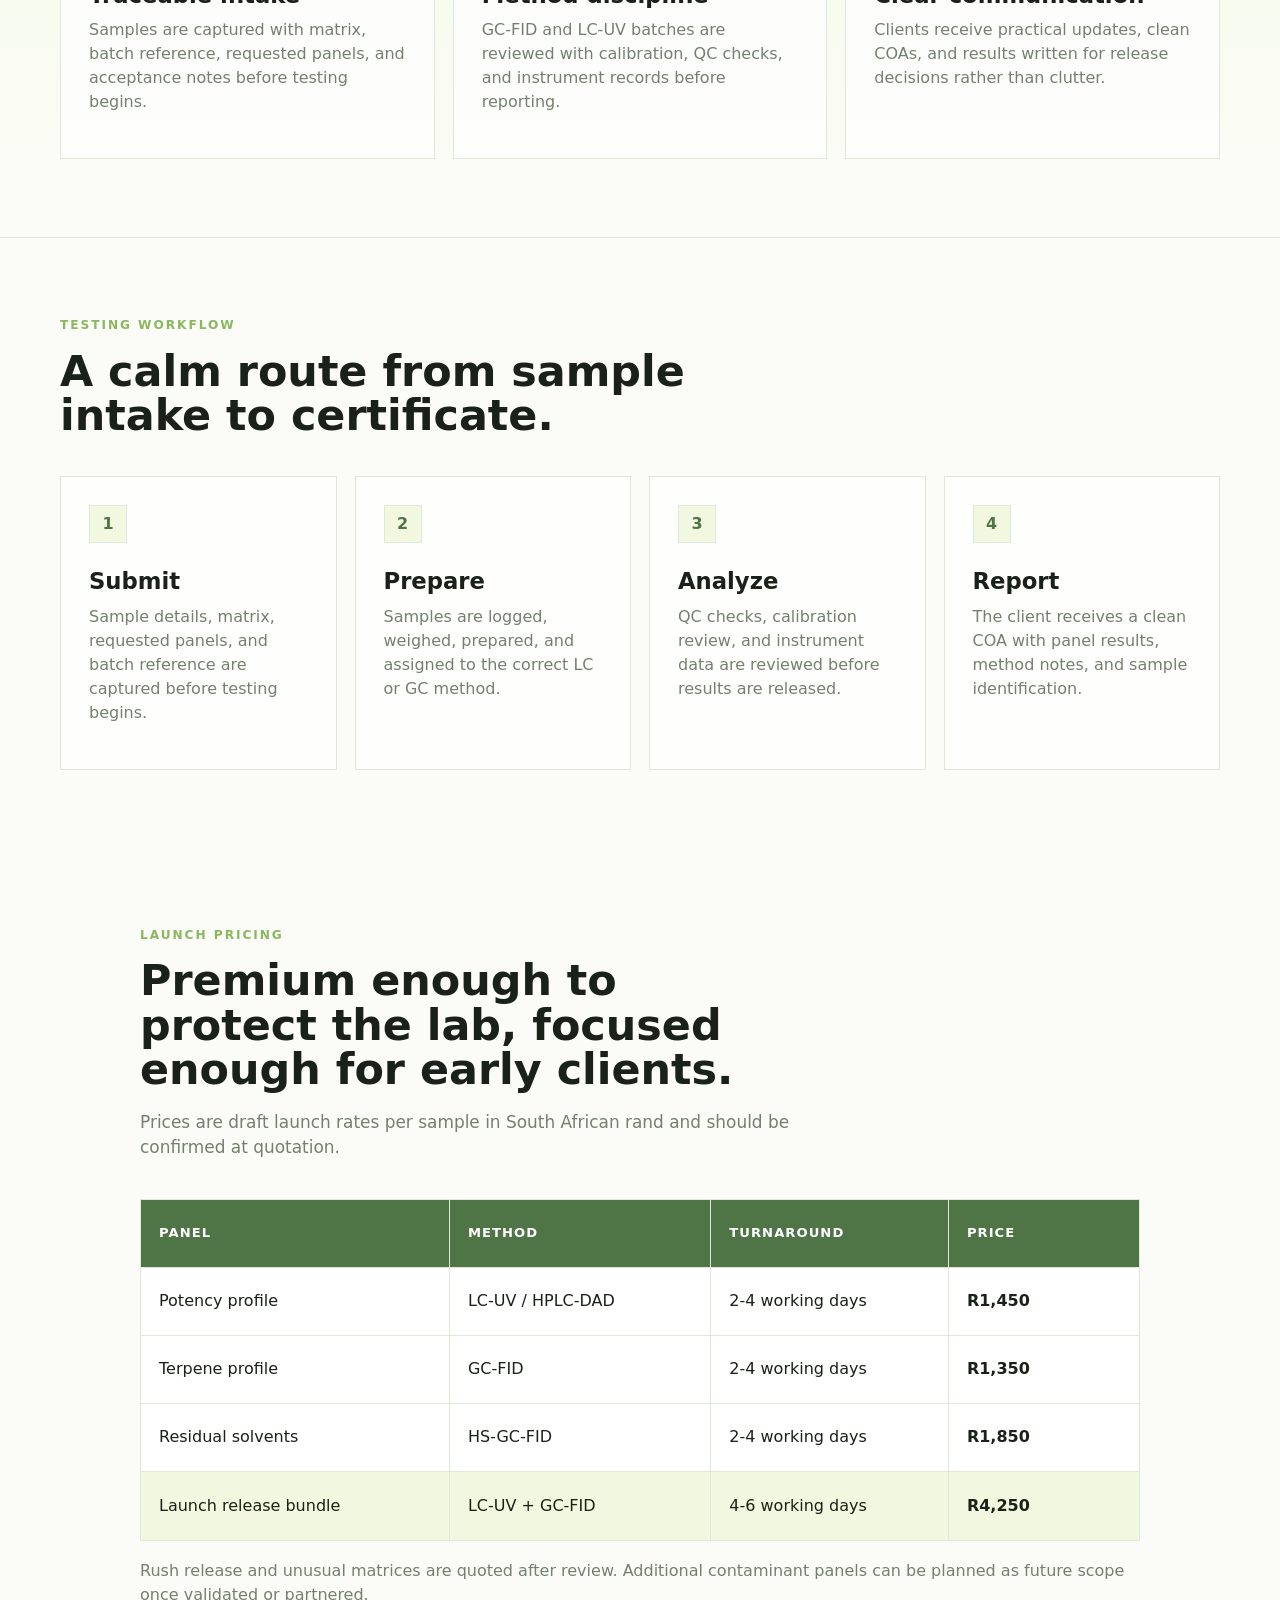
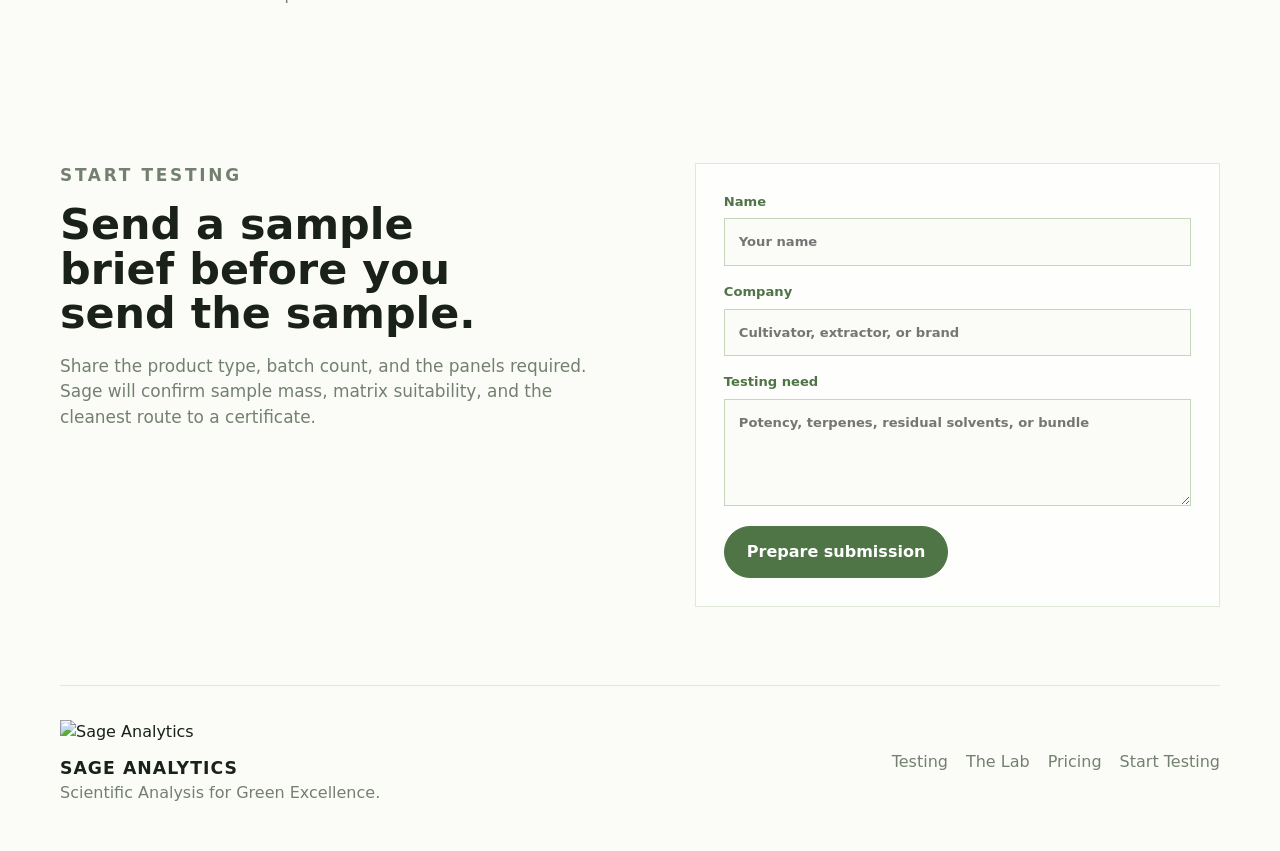
==== commit a2d6eccb: "Add files via upload" ====
--- a/index.html
+++ b/index.html
@@ -8,13 +8,14 @@
       name="description"
       content="Sage Analytics is a South African botanical and cannabis chemistry laboratory launching with LC-UV potency testing, GC-FID aroma profiling, and HS-GC-FID residual solvent analysis."
     />
-    <link rel="preload" href="assets/nira-lab-bench.jpeg?v=launch-v18" as="image" />
-    <link rel="stylesheet" href="styles.css?v=launch-v18" />
+    <link rel="preload" href="assets/nira-lab-bench.jpeg?v=launch-v20" as="image" />
+    <link rel="stylesheet" href="styles.css?v=launch-v20" />
   </head>
   <body>
     <header class="site-header">
       <a class="brand" href="#top" aria-label="Sage Analytics home">
-        <img src="assets/logo-sage-primary.svg?v=launch-v18" alt="Sage Analytics" />
+        <img src="assets/logo-sage-primary.svg?v=launch-v20" alt="Sage Analytics" />
+        <span class="brand-fallback" hidden>Sage Analytics</span>
       </a>
 
       <nav class="main-nav" aria-label="Primary navigation">
@@ -67,7 +68,7 @@
         </div>
 
         <div class="hero__visual">
-          <img src="assets/nira-lab-bench.jpeg?v=launch-v18" alt="Analytical instruments on a clean laboratory bench" />
+          <img src="assets/nira-lab-bench.jpeg?v=launch-v20" alt="Analytical instruments on a clean laboratory bench" />
           <div class="hero-card">
             <span>Core chemistry</span>
             <strong>GC-FID + LC-UV</strong>
@@ -167,7 +168,7 @@
         </div>
         <figure class="lab-image">
           <img
-            src="assets/nira-lab-bench.jpeg?v=launch-v18"
+            src="assets/nira-lab-bench.jpeg?v=launch-v20"
             alt="GC-style analytical instruments on a clean laboratory bench"
           />
           <figcaption>Launch bench reference for GC-FID, HS-GC-FID, and LC-UV workflow planning.</figcaption>
@@ -237,7 +238,8 @@
 
     <footer class="site-footer">
       <div>
-        <img src="assets/logo-sage-primary.svg?v=launch-v18" alt="Sage Analytics" />
+        <img src="assets/logo-sage-primary.svg?v=launch-v20" alt="Sage Analytics" />
+        <span class="footer-brand-fallback" hidden>Sage Analytics</span>
         <p>Scientific Analysis for Green Excellence.</p>
       </div>
       <nav aria-label="Footer navigation">
@@ -265,6 +267,16 @@
           }
         });
       }
+
+      document.querySelectorAll(".brand img, .site-footer img").forEach((logo) => {
+        logo.addEventListener("error", () => {
+          logo.hidden = true;
+          const fallback = logo.nextElementSibling;
+          if (fallback) {
+            fallback.hidden = false;
+          }
+        });
+      });
     </script>
   </body>
 </html>
--- a/styles.css
+++ b/styles.css
@@ -56,8 +56,8 @@
   display: flex;
   align-items: center;
   justify-content: space-between;
-  min-height: 82px;
-  padding: 14px clamp(20px, 4vw, 54px);
+  min-height: 74px;
+  padding: 12px clamp(20px, 4vw, 54px);
   background: rgba(251, 252, 247, 0.9);
   border-bottom: 1px solid rgba(223, 233, 217, 0.86);
   backdrop-filter: blur(20px);
@@ -66,12 +66,22 @@
 .brand {
   display: inline-flex;
   align-items: center;
-  width: 236px;
+  width: 214px;
 }
 
 .brand img {
   width: 100%;
   height: auto;
+}
+
+.brand-fallback,
+.footer-brand-fallback {
+  color: var(--ink);
+  font-size: 1.08rem;
+  font-weight: 760;
+  letter-spacing: 0.06em;
+  text-transform: uppercase;
+  white-space: nowrap;
 }
 
 .main-nav {
@@ -293,11 +303,11 @@
 
 .hero {
   display: grid;
-  grid-template-columns: minmax(0, 0.92fr) minmax(360px, 0.78fr);
-  gap: clamp(38px, 6vw, 86px);
-  align-items: center;
-  min-height: calc(100svh - 82px);
-  padding: 62px 0 72px;
+  grid-template-columns: minmax(0, 0.9fr) minmax(360px, 0.82fr);
+  gap: clamp(34px, 5vw, 70px);
+  align-items: center;
+  min-height: auto;
+  padding: 54px 0 62px;
 }
 
 .hero__copy {
@@ -305,19 +315,11 @@
 }
 
 .hero__copy::before {
-  content: "";
-  position: absolute;
-  top: -34px;
-  left: -34px;
-  width: 160px;
-  height: 160px;
-  border: 1px solid rgba(137, 184, 95, 0.25);
-  opacity: 0.55;
-  pointer-events: none;
+  content: none;
 }
 
 .eyebrow {
-  margin: 0 0 18px;
+  margin: 0 0 14px;
   color: var(--sage-500);
   font-size: 0.76rem;
   font-weight: 780;
@@ -333,19 +335,19 @@
 }
 
 h1 {
-  max-width: 740px;
-  margin-bottom: 18px;
-  font-size: clamp(3.35rem, 6.6vw, 6rem);
-  line-height: 0.98;
+  max-width: 590px;
+  margin-bottom: 14px;
+  font-size: clamp(2.25rem, 3.35vw, 3.2rem);
+  line-height: 1.06;
   letter-spacing: 0;
   text-wrap: balance;
 }
 
 h2 {
   max-width: 840px;
-  margin-bottom: 20px;
-  font-size: clamp(2.3rem, 4.8vw, 4.8rem);
-  line-height: 1.02;
+  margin-bottom: 18px;
+  font-size: clamp(2rem, 3.35vw, 3.35rem);
+  line-height: 1.04;
   letter-spacing: 0;
   text-wrap: balance;
 }
@@ -357,17 +359,17 @@
 }
 
 .brand-line {
-  margin-bottom: 22px;
+  margin-bottom: 18px;
   color: var(--sage-700);
   font-size: clamp(1.02rem, 1.8vw, 1.28rem);
   font-weight: 560;
 }
 
 .hero__lead {
-  max-width: 650px;
-  margin-bottom: 34px;
+  max-width: 590px;
+  margin-bottom: 26px;
   color: var(--text);
-  font-size: clamp(1.12rem, 2vw, 1.38rem);
+  font-size: clamp(1.03rem, 1.35vw, 1.18rem);
 }
 
 .hero__actions {
@@ -408,15 +410,15 @@
 
 .hero__visual {
   position: relative;
-  min-height: 540px;
-  padding: 24px;
+  min-height: 462px;
+  padding: 18px;
   background: linear-gradient(180deg, rgba(230, 244, 202, 0.46), rgba(255, 255, 255, 0.68));
   border: 1px solid var(--line);
 }
 
 .hero__visual img {
   width: 100%;
-  height: 500px;
+  height: 426px;
   object-fit: cover;
   object-position: center;
   filter: saturate(0.78) brightness(1.1);
@@ -424,10 +426,10 @@
 
 .hero-card {
   position: absolute;
-  right: -18px;
-  bottom: 44px;
-  width: min(300px, calc(100% - 32px));
-  padding: 22px;
+  right: -12px;
+  bottom: 30px;
+  width: min(286px, calc(100% - 28px));
+  padding: 18px;
   background: rgba(251, 252, 247, 0.94);
   border: 1px solid var(--line);
   box-shadow: var(--shadow);
@@ -446,7 +448,7 @@
 .hero-card strong {
   display: block;
   margin-bottom: 8px;
-  font-size: 1.3rem;
+  font-size: 1.18rem;
 }
 
 .hero-card p {
@@ -462,8 +464,8 @@
 }
 
 .signal-strip div {
-  min-height: 142px;
-  padding: 28px 22px;
+  min-height: 124px;
+  padding: 24px 20px;
   border-right: 1px solid var(--line);
 }
 
@@ -489,7 +491,7 @@
 }
 
 .section {
-  padding: 98px 0;
+  padding: 78px 0;
 }
 
 .section-heading {
@@ -539,7 +541,7 @@
 .product-grid article,
 .team-grid article,
 .process-grid article {
-  min-height: 260px;
+  min-height: 236px;
 }
 
 .product-grid p,
@@ -806,7 +808,7 @@
 
   .hero {
     min-height: 0;
-    padding-top: 46px;
+    padding-top: 42px;
   }
 
   .hero__visual {
@@ -814,7 +816,7 @@
   }
 
   .hero__visual img {
-    height: 360px;
+    height: 340px;
   }
 
   .hero-card {
@@ -849,7 +851,7 @@
 
 @media (max-width: 640px) {
   .brand {
-    width: 220px;
+    width: 204px;
   }
 
   .hero,
@@ -862,11 +864,11 @@
   }
 
   h1 {
-    font-size: clamp(3rem, 14vw, 4.8rem);
+    font-size: clamp(2.24rem, 10vw, 3rem);
   }
 
   h2 {
-    font-size: clamp(2.15rem, 12vw, 3.6rem);
+    font-size: clamp(1.95rem, 9.5vw, 2.8rem);
   }
 
   .hero__visual {
@@ -874,7 +876,7 @@
   }
 
   .hero__visual img {
-    height: 300px;
+    height: 280px;
   }
 
   .hero-card {
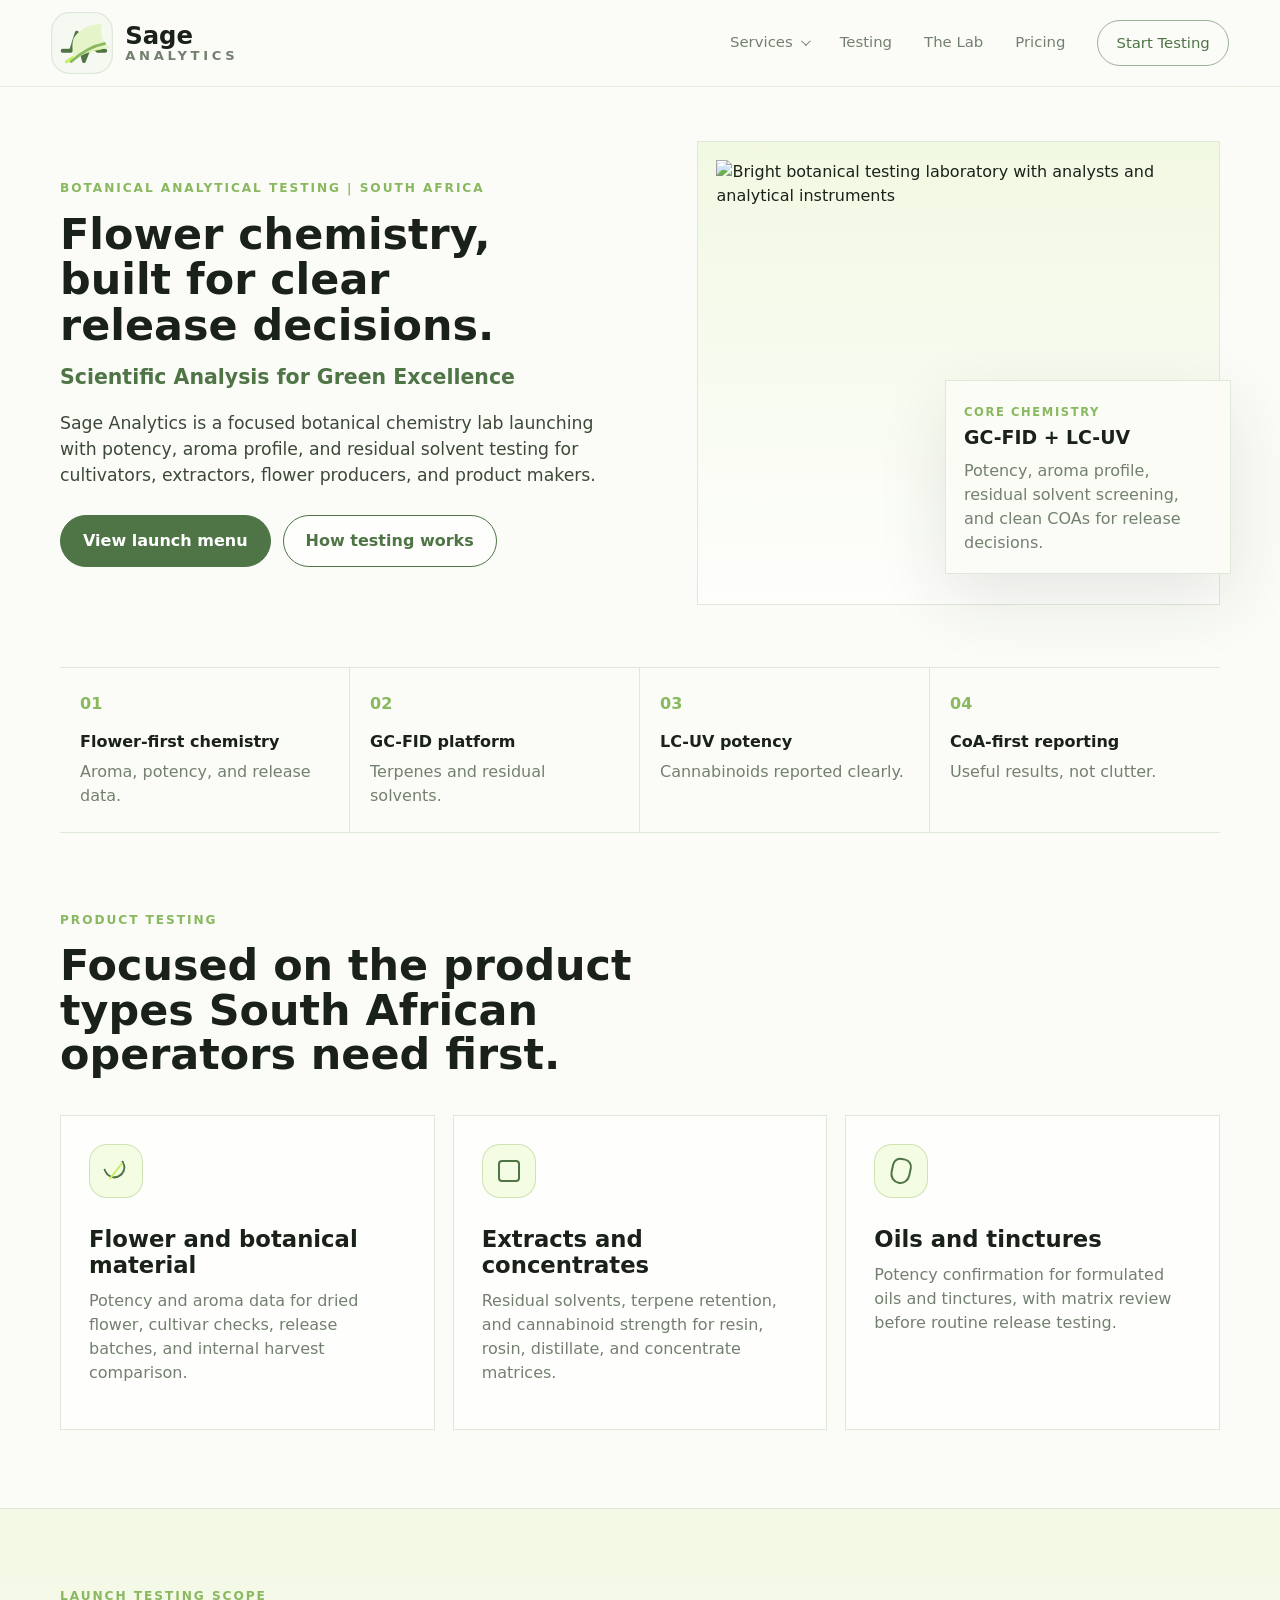
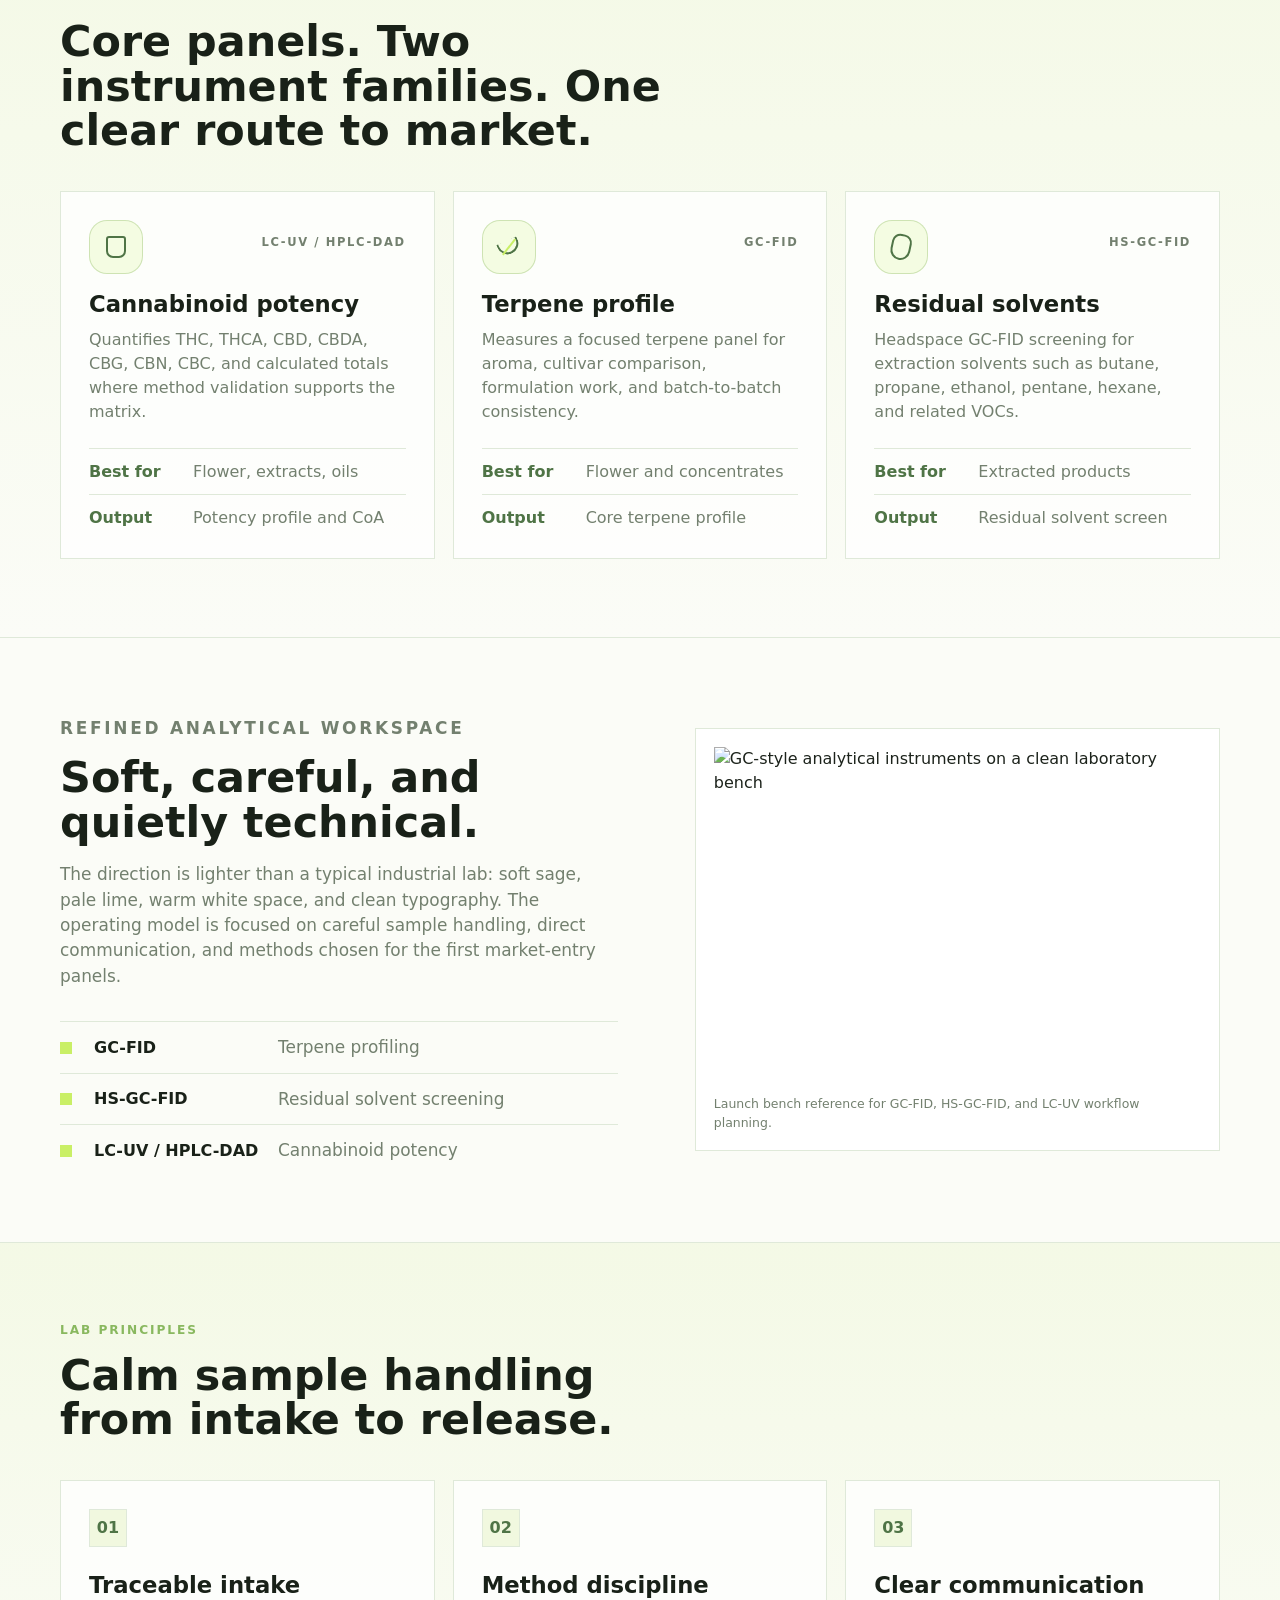
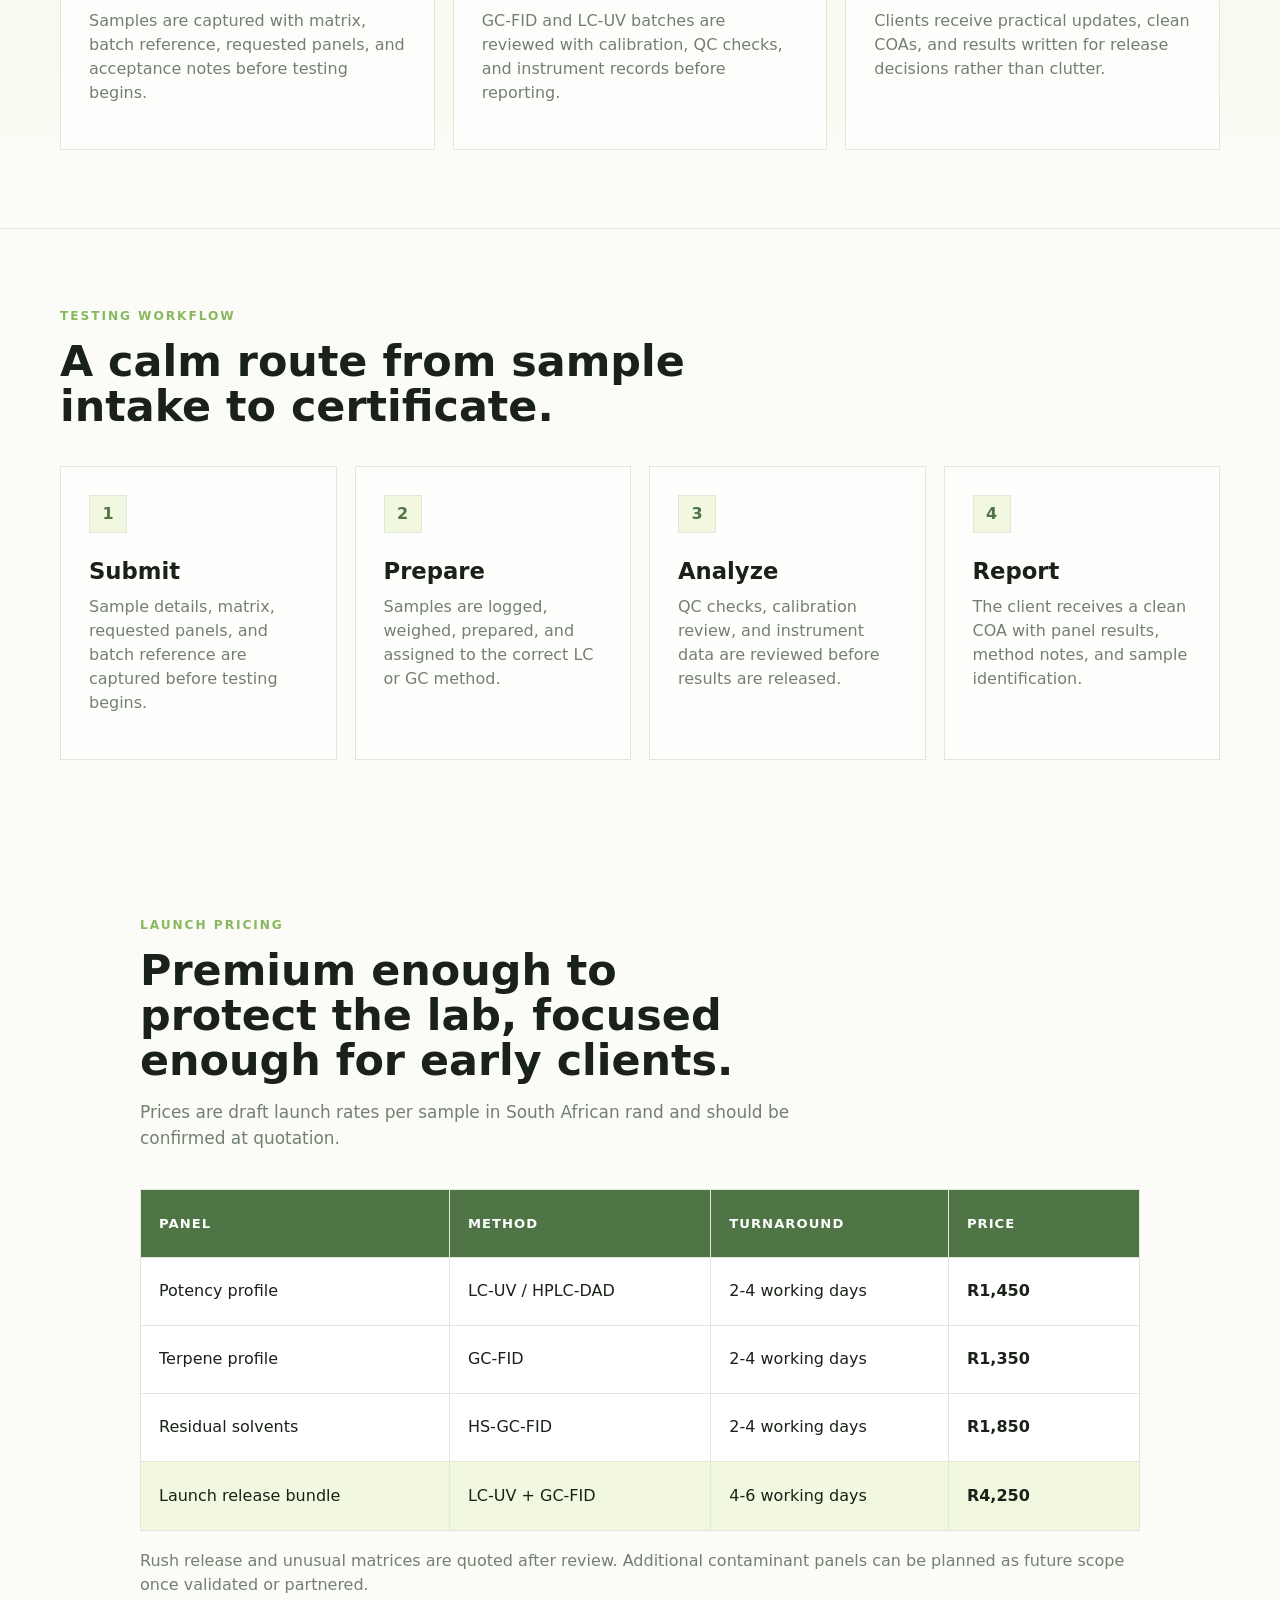
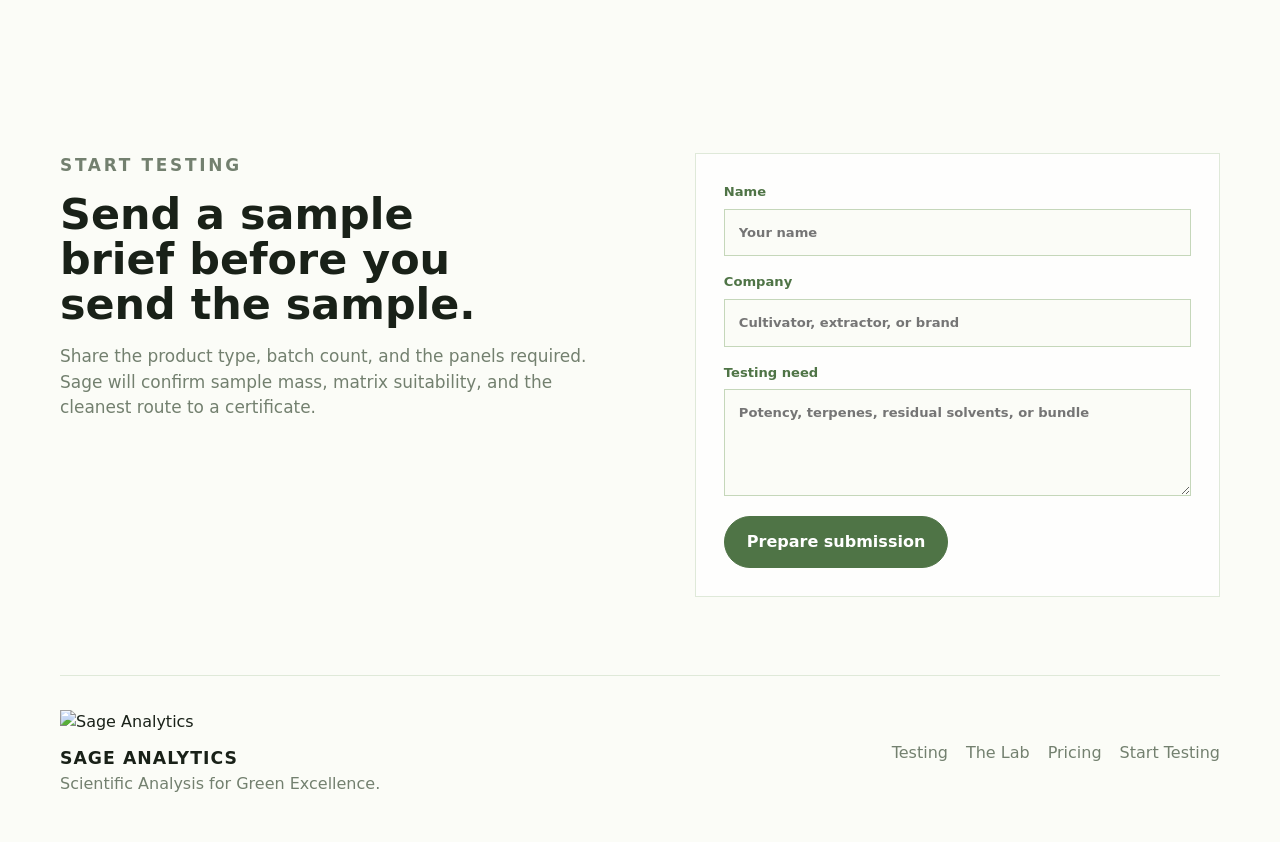
==== commit 720389a3: "Add files via upload" ====
--- a/index.html
+++ b/index.html
@@ -8,14 +8,26 @@
       name="description"
       content="Sage Analytics is a South African botanical and cannabis chemistry laboratory launching with LC-UV potency testing, GC-FID aroma profiling, and HS-GC-FID residual solvent analysis."
     />
-    <link rel="preload" href="assets/nira-lab-bench.jpeg?v=launch-v20" as="image" />
-    <link rel="stylesheet" href="styles.css?v=launch-v20" />
+    <link rel="preload" href="assets/labref2.png?v=launch-v21" as="image" />
+    <link rel="preload" href="assets/nira-lab-bench.jpeg?v=launch-v21" as="image" />
+    <link rel="stylesheet" href="styles.css?v=launch-v21" />
   </head>
   <body>
     <header class="site-header">
       <a class="brand" href="#top" aria-label="Sage Analytics home">
-        <img src="assets/logo-sage-primary.svg?v=launch-v20" alt="Sage Analytics" />
-        <span class="brand-fallback" hidden>Sage Analytics</span>
+        <span class="brand-mark" aria-hidden="true">
+          <svg viewBox="0 0 96 96" focusable="false">
+            <rect x="1" y="1" width="94" height="94" rx="28"></rect>
+            <path class="brand-mark__trace" d="M18 60H31L40 32L51 76L62 48L72 60H84"></path>
+            <path class="brand-mark__stem" d="M24 77C41 65 57 58 77 56"></path>
+            <path class="brand-mark__leaf" d="M36 39C47 24 63 18 79 19C75 36 81 48 93 56C70 56 52 62 35 76C34 62 31 48 36 39Z"></path>
+            <path class="brand-mark__vein" d="M31 77C49 61 66 52 83 49"></path>
+          </svg>
+        </span>
+        <span class="brand-type">
+          <strong>Sage</strong>
+          <small>Analytics</small>
+        </span>
       </a>
 
       <nav class="main-nav" aria-label="Primary navigation">
@@ -68,7 +80,7 @@
         </div>
 
         <div class="hero__visual">
-          <img src="assets/nira-lab-bench.jpeg?v=launch-v20" alt="Analytical instruments on a clean laboratory bench" />
+          <img src="assets/labref2.png?v=launch-v21" alt="Bright botanical testing laboratory with analysts and analytical instruments" />
           <div class="hero-card">
             <span>Core chemistry</span>
             <strong>GC-FID + LC-UV</strong>
@@ -168,7 +180,7 @@
         </div>
         <figure class="lab-image">
           <img
-            src="assets/nira-lab-bench.jpeg?v=launch-v20"
+            src="assets/nira-lab-bench.jpeg?v=launch-v21"
             alt="GC-style analytical instruments on a clean laboratory bench"
           />
           <figcaption>Launch bench reference for GC-FID, HS-GC-FID, and LC-UV workflow planning.</figcaption>
@@ -238,7 +250,7 @@
 
     <footer class="site-footer">
       <div>
-        <img src="assets/logo-sage-primary.svg?v=launch-v20" alt="Sage Analytics" />
+        <img src="assets/logo-sage-primary.svg?v=launch-v21" alt="Sage Analytics" />
         <span class="footer-brand-fallback" hidden>Sage Analytics</span>
         <p>Scientific Analysis for Green Excellence.</p>
       </div>
@@ -268,7 +280,7 @@
         });
       }
 
-      document.querySelectorAll(".brand img, .site-footer img").forEach((logo) => {
+      document.querySelectorAll(".site-footer img").forEach((logo) => {
         logo.addEventListener("error", () => {
           logo.hidden = true;
           const fallback = logo.nextElementSibling;
--- a/styles.css
+++ b/styles.css
@@ -23,6 +23,7 @@
 
 html {
   scroll-behavior: smooth;
+  scroll-padding-top: 104px;
 }
 
 body {
@@ -66,22 +67,82 @@
 .brand {
   display: inline-flex;
   align-items: center;
-  width: 214px;
-}
-
-.brand img {
+  gap: 12px;
+  width: auto;
+}
+
+.brand-mark {
+  display: inline-flex;
+  width: 62px;
+  height: 62px;
+  flex: 0 0 auto;
+}
+
+.brand-mark svg {
   width: 100%;
-  height: auto;
-}
-
-.brand-fallback,
+  height: 100%;
+}
+
+.brand-mark rect {
+  fill: #f6f9f1;
+  stroke: var(--line);
+  stroke-width: 2;
+}
+
+.brand-mark__trace {
+  fill: none;
+  stroke: var(--sage-700);
+  stroke-width: 6;
+  stroke-linecap: round;
+  stroke-linejoin: round;
+}
+
+.brand-mark__stem {
+  fill: none;
+  stroke: var(--sage-300);
+  stroke-width: 5;
+  stroke-linecap: round;
+}
+
+.brand-mark__leaf {
+  fill: var(--sage-100);
+}
+
+.brand-mark__vein {
+  fill: none;
+  stroke: var(--sage-500);
+  stroke-width: 4;
+  stroke-linecap: round;
+}
+
+.brand-type {
+  display: grid;
+  gap: 0;
+  line-height: 1;
+}
+
+.brand-type strong {
+  color: var(--ink);
+  font-size: 1.52rem;
+  font-weight: 780;
+  letter-spacing: 0;
+}
+
+.brand-type small {
+  color: var(--muted);
+  font-size: 0.82rem;
+  font-weight: 620;
+  letter-spacing: 0.28em;
+  text-transform: uppercase;
+  white-space: nowrap;
+}
+
 .footer-brand-fallback {
   color: var(--ink);
   font-size: 1.08rem;
   font-weight: 760;
   letter-spacing: 0.06em;
   text-transform: uppercase;
-  white-space: nowrap;
 }
 
 .main-nav {
@@ -420,8 +481,8 @@
   width: 100%;
   height: 426px;
   object-fit: cover;
-  object-position: center;
-  filter: saturate(0.78) brightness(1.1);
+  object-position: center 52%;
+  filter: saturate(0.86) brightness(1.05);
 }
 
 .hero-card {
@@ -492,6 +553,7 @@
 
 .section {
   padding: 78px 0;
+  scroll-margin-top: 96px;
 }
 
 .section-heading {
@@ -610,7 +672,7 @@
 
 .method-list div {
   display: grid;
-  grid-template-columns: 22px 140px 1fr;
+  grid-template-columns: 22px 172px 1fr;
   gap: 12px;
   align-items: center;
   border-top: 1px solid var(--line);
@@ -626,6 +688,10 @@
 .method-list strong,
 .method-list p {
   margin: 0;
+}
+
+.method-list strong {
+  white-space: nowrap;
 }
 
 .lab-image {
@@ -639,6 +705,7 @@
   width: 100%;
   aspect-ratio: 1.45;
   object-fit: cover;
+  object-position: center 48%;
   filter: saturate(0.78) brightness(1.07);
 }
 
@@ -851,7 +918,20 @@
 
 @media (max-width: 640px) {
   .brand {
-    width: 204px;
+    gap: 10px;
+  }
+
+  .brand-mark {
+    width: 54px;
+    height: 54px;
+  }
+
+  .brand-type strong {
+    font-size: 1.32rem;
+  }
+
+  .brand-type small {
+    font-size: 0.72rem;
   }
 
   .hero,
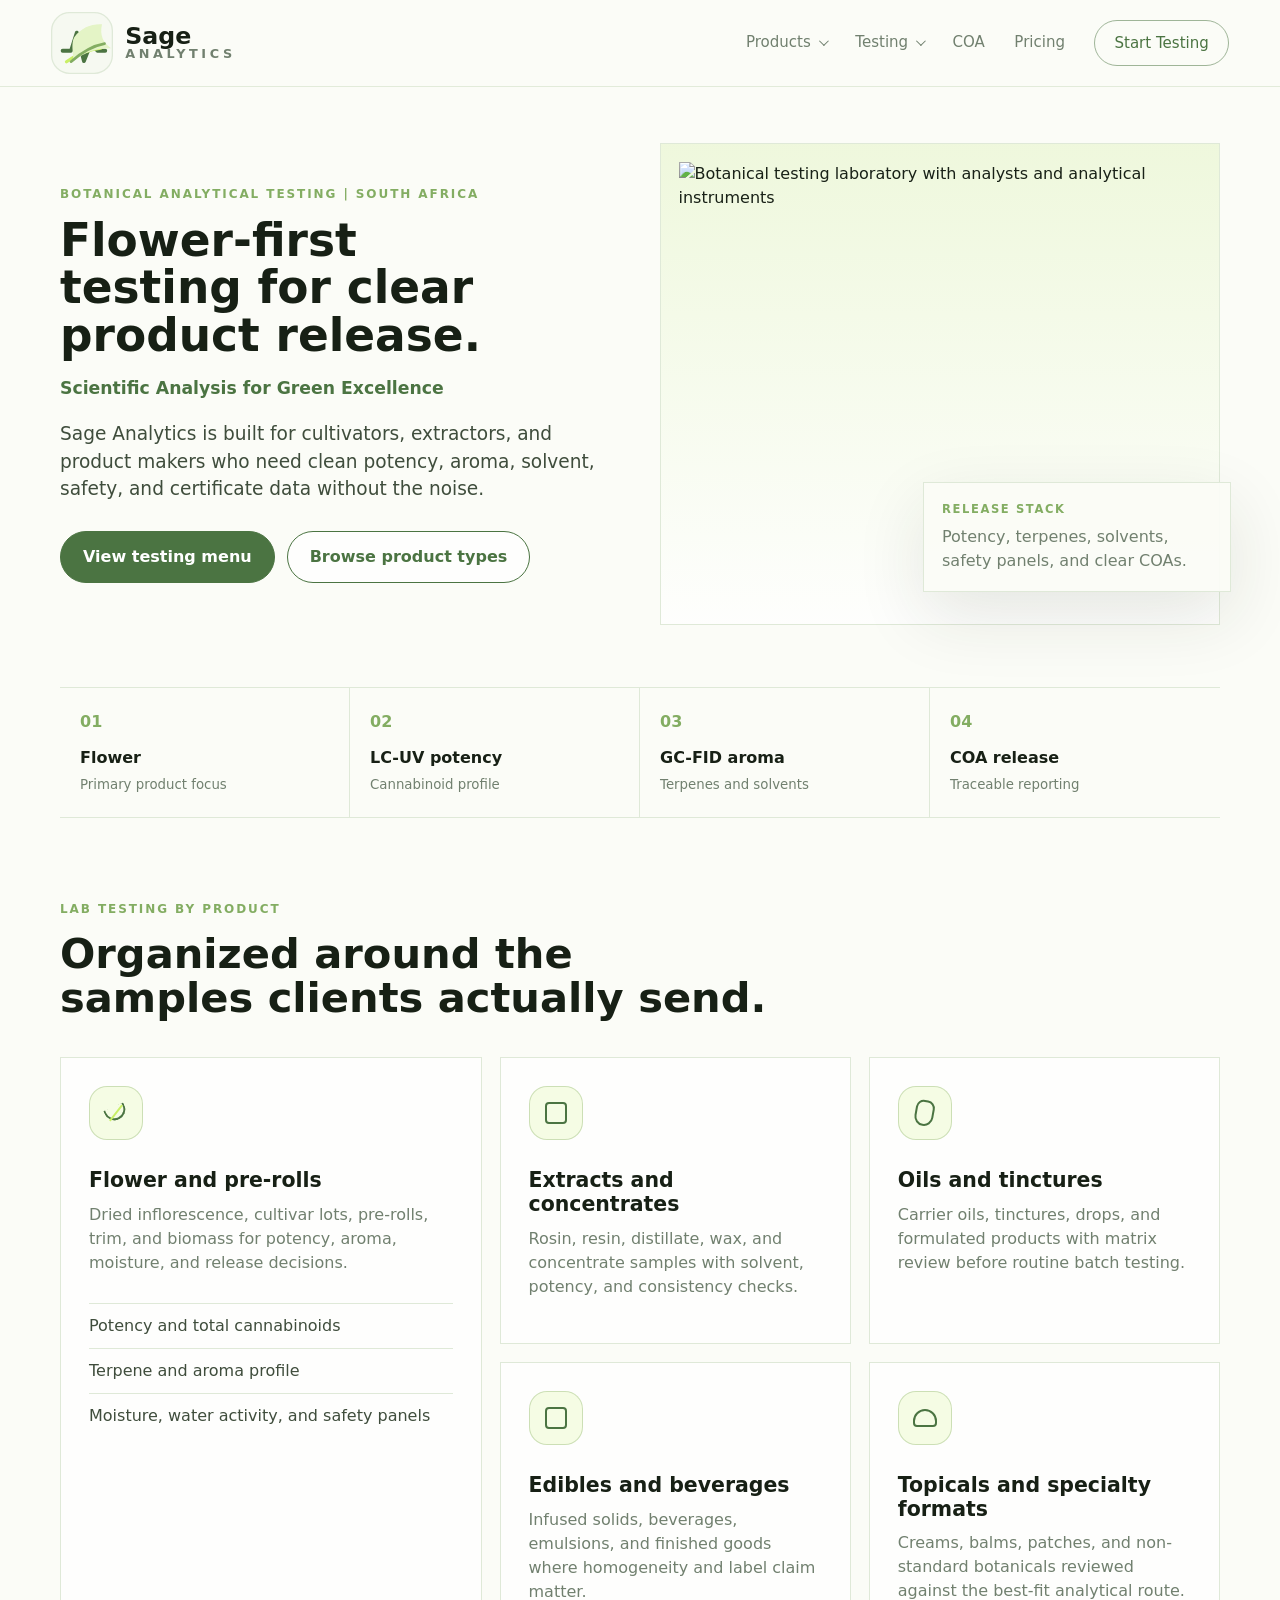
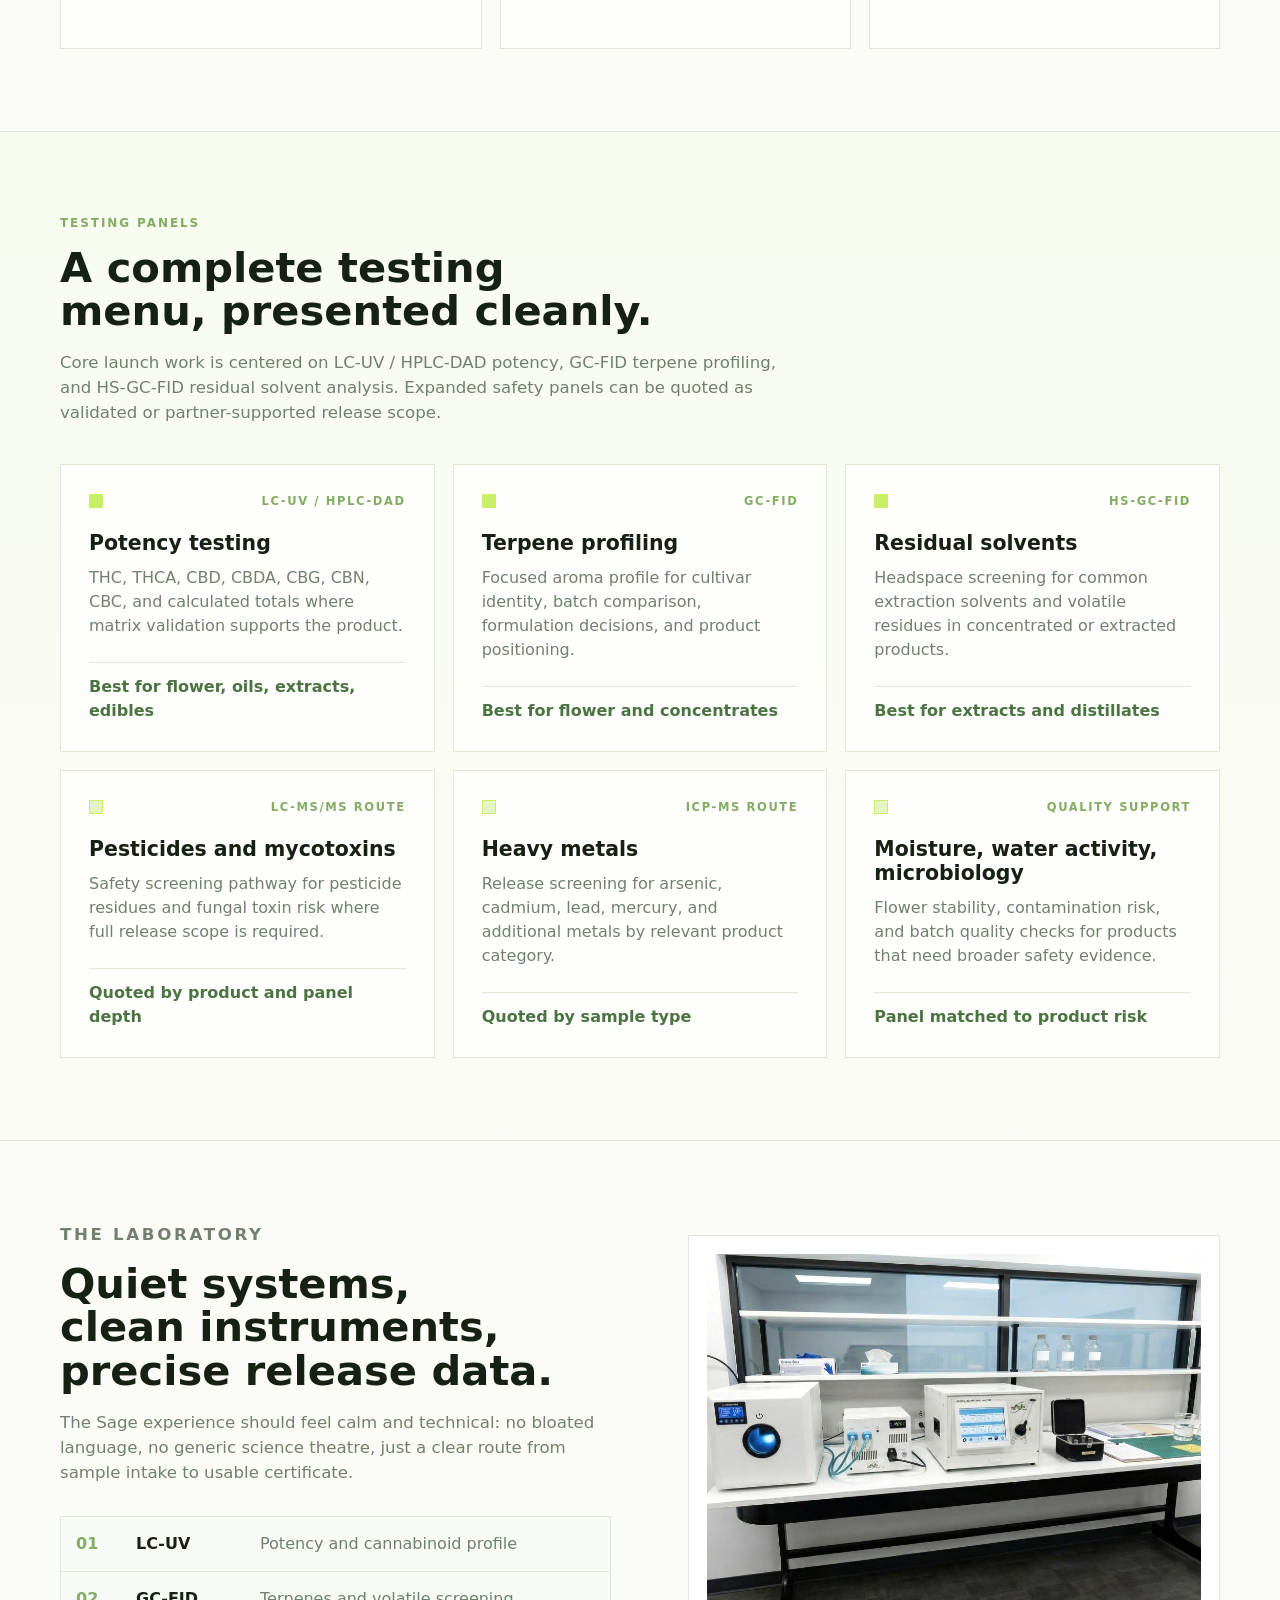
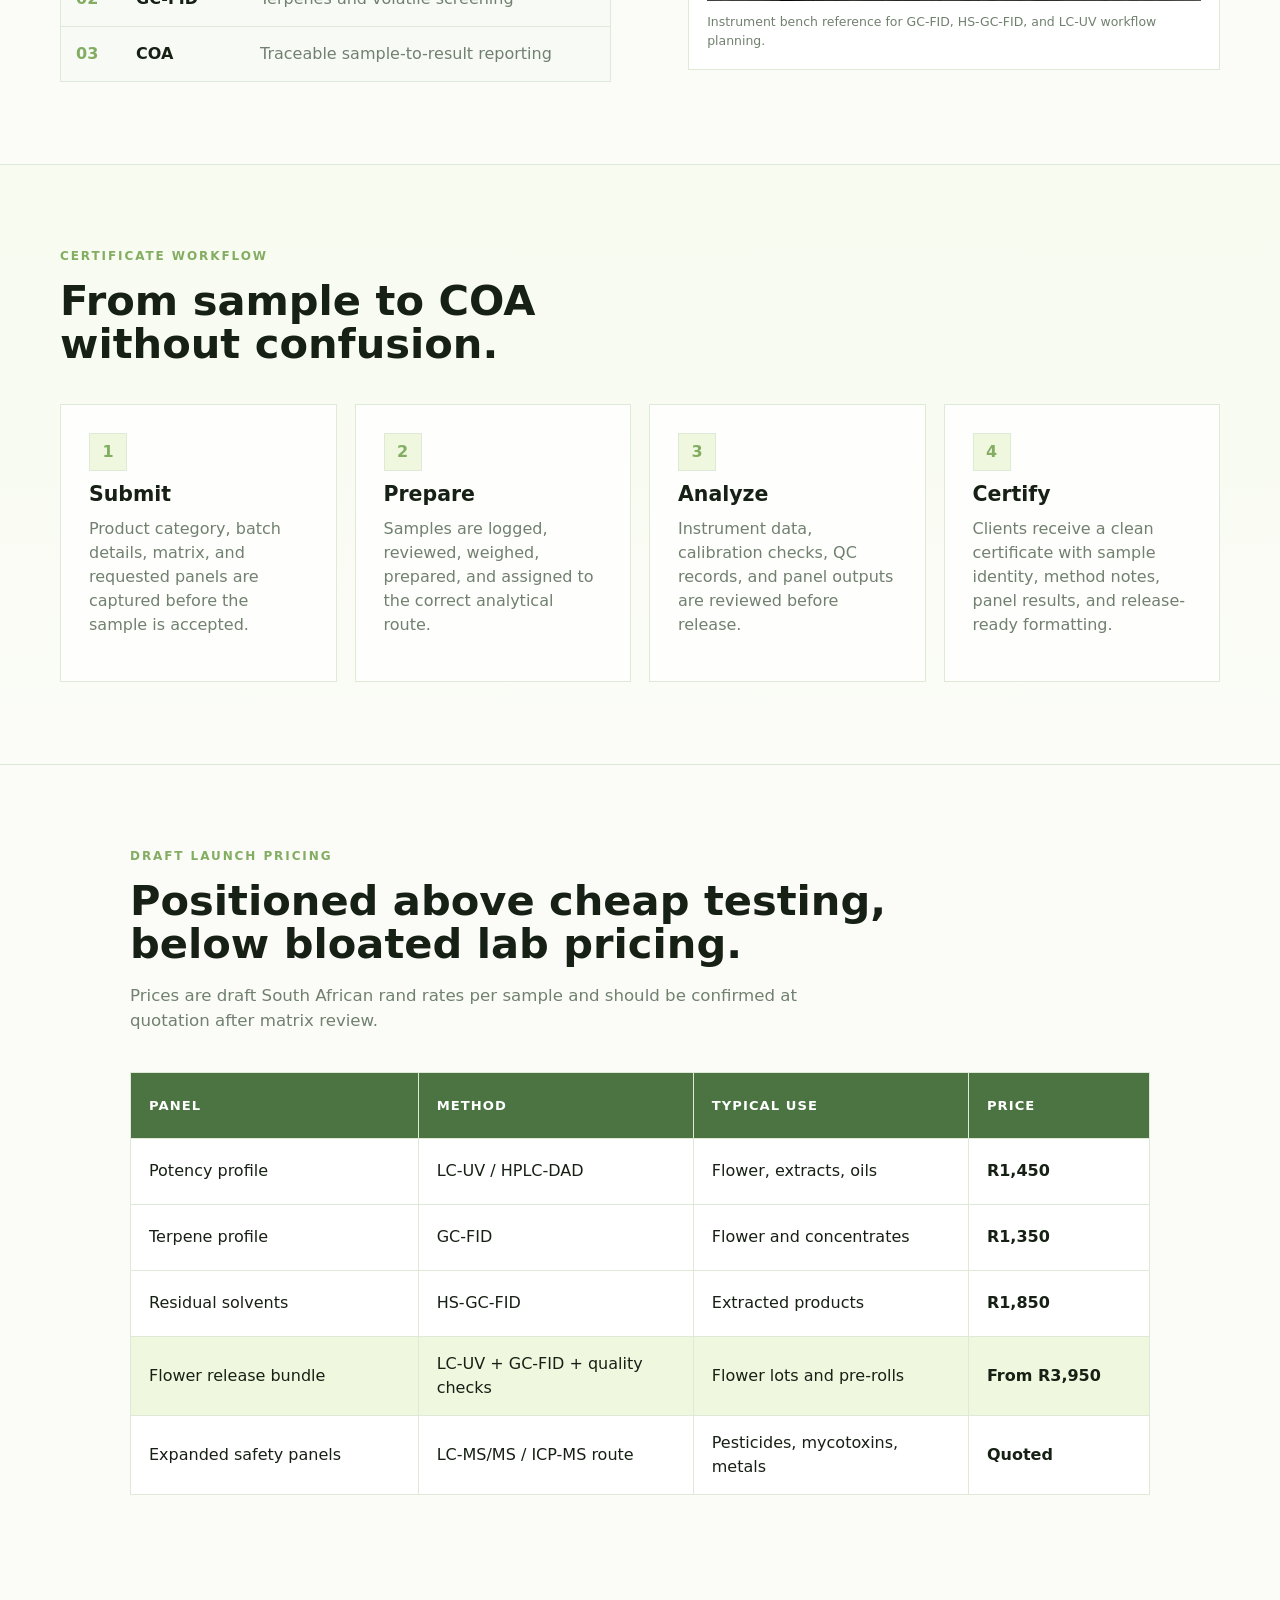
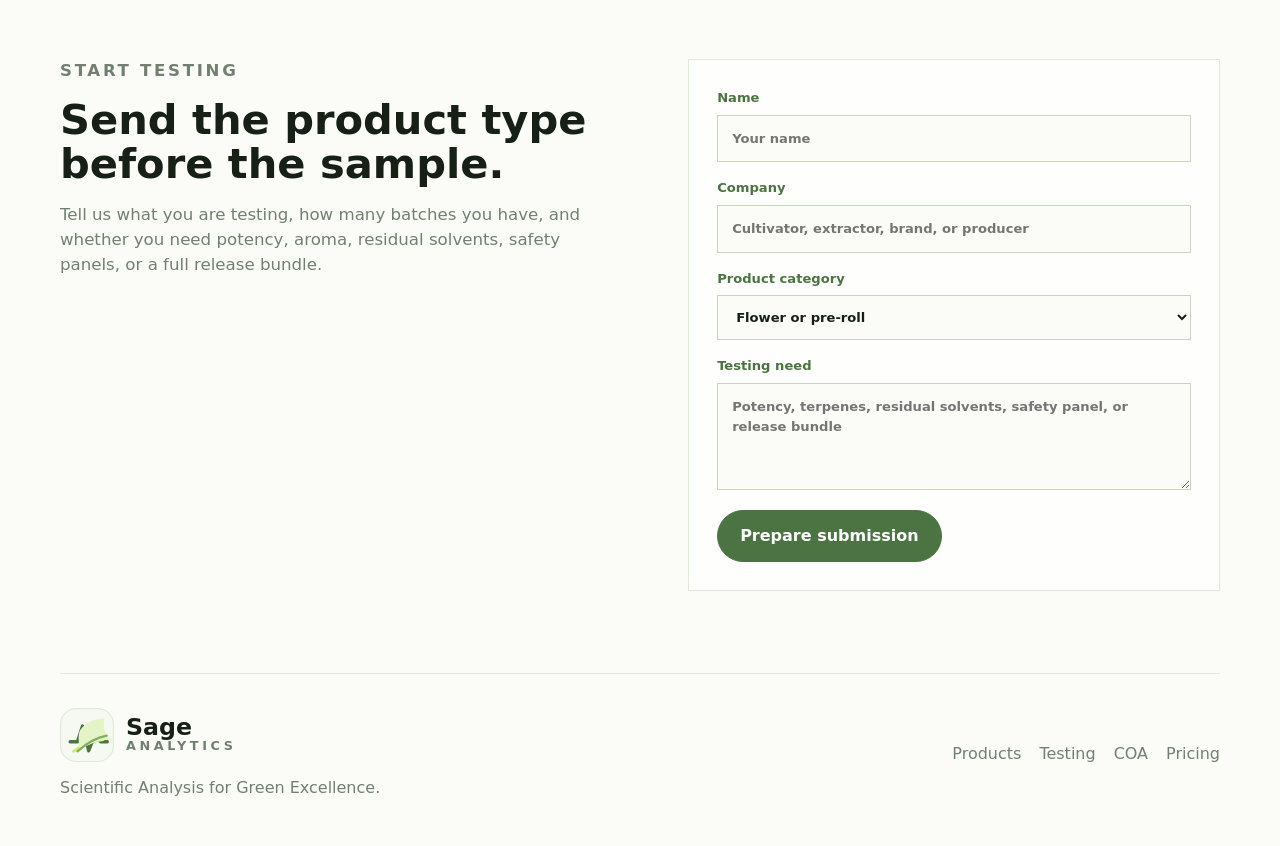
==== commit feac90b3: "Add files via upload" ====
--- a/index.html
+++ b/index.html
@@ -1,16 +1,15 @@
-﻿<!doctype html>
+<!doctype html>
 <html lang="en">
   <head>
     <meta charset="utf-8" />
     <meta name="viewport" content="width=device-width, initial-scale=1" />
-    <title>Sage Analytics | Botanical Chemistry Laboratory South Africa</title>
+    <title>Sage Analytics | Botanical and Cannabis Testing Laboratory</title>
     <meta
       name="description"
-      content="Sage Analytics is a South African botanical and cannabis chemistry laboratory launching with LC-UV potency testing, GC-FID aroma profiling, and HS-GC-FID residual solvent analysis."
+      content="Sage Analytics is a botanical and cannabis analytical testing laboratory focused on flower, extracts, oils, infused products, potency, terpene, residual solvent, and release testing."
     />
-    <link rel="preload" href="assets/labref2.png?v=launch-v21" as="image" />
-    <link rel="preload" href="assets/nira-lab-bench.jpeg?v=launch-v21" as="image" />
-    <link rel="stylesheet" href="styles.css?v=launch-v21" />
+    <link rel="preload" href="assets/labref2.png?v=acs-fresh-v22" as="image" />
+    <link rel="stylesheet" href="styles.css?v=acs-fresh-v22" />
   </head>
   <body>
     <header class="site-header">
@@ -33,32 +32,57 @@
       <nav class="main-nav" aria-label="Primary navigation">
         <div class="nav-item nav-item--mega">
           <button class="nav-trigger" type="button" aria-expanded="false">
-            Services
+            Products
             <span aria-hidden="true"></span>
           </button>
-          <div class="mega-menu" aria-label="Services menu">
-            <section>
-              <p>Launch panels</p>
-              <a href="#scope"><span class="menu-icon menu-icon--potency"></span><strong>Potency</strong><small>LC-UV / HPLC-DAD</small></a>
-              <a href="#scope"><span class="menu-icon menu-icon--terpene"></span><strong>Terpenes</strong><small>GC-FID profile</small></a>
-              <a href="#scope"><span class="menu-icon menu-icon--solvent"></span><strong>Residual solvents</strong><small>HS-GC-FID VOCs</small></a>
-            </section>
-            <section>
-              <p>Sample types</p>
-              <a href="#products"><span class="menu-icon menu-icon--flower"></span><strong>Flower</strong><small>Dried inflorescence</small></a>
-              <a href="#products"><span class="menu-icon menu-icon--extract"></span><strong>Extracts</strong><small>Resin, rosin, distillate</small></a>
-              <a href="#products"><span class="menu-icon menu-icon--oil"></span><strong>Oils</strong><small>Tinctures and carriers</small></a>
-            </section>
-            <section>
-              <p>Sage lab</p>
-              <a href="#team"><span class="menu-icon menu-icon--team"></span><strong>Lab principles</strong><small>Traceability and COAs</small></a>
-              <a href="#process"><span class="menu-icon menu-icon--coa"></span><strong>COA workflow</strong><small>Submission to results</small></a>
-              <a href="#pricing"><span class="menu-icon menu-icon--price"></span><strong>Pricing</strong><small>Launch test menu</small></a>
-            </section>
-          </div>
-        </div>
-        <a href="#scope">Testing</a>
-        <a href="#team">The Lab</a>
+          <div class="mega-menu mega-menu--products" aria-label="Product testing menu">
+            <section>
+              <p>Flower first</p>
+              <a href="#products"><span class="mini-icon mini-icon--flower"></span><strong>Flower</strong><small>Dried flower, cultivar checks, release lots</small></a>
+              <a href="#products"><span class="mini-icon mini-icon--pre-roll"></span><strong>Pre-rolls</strong><small>Finished roll and batch verification</small></a>
+              <a href="#products"><span class="mini-icon mini-icon--biomass"></span><strong>Biomass</strong><small>Harvest, trim, and production inputs</small></a>
+            </section>
+            <section>
+              <p>Manufactured</p>
+              <a href="#products"><span class="mini-icon mini-icon--extract"></span><strong>Extracts</strong><small>Rosin, resin, distillate, concentrates</small></a>
+              <a href="#products"><span class="mini-icon mini-icon--oil"></span><strong>Oils</strong><small>Tinctures, carriers, and formulations</small></a>
+              <a href="#products"><span class="mini-icon mini-icon--edible"></span><strong>Edibles</strong><small>Infused solids and product checks</small></a>
+            </section>
+            <section>
+              <p>Special formats</p>
+              <a href="#products"><span class="mini-icon mini-icon--drink"></span><strong>Beverages</strong><small>Infused drinks and emulsions</small></a>
+              <a href="#products"><span class="mini-icon mini-icon--topical"></span><strong>Topicals</strong><small>Creams, balms, and patches</small></a>
+              <a href="#contact"><span class="mini-icon mini-icon--custom"></span><strong>R&D samples</strong><small>Method review before routine testing</small></a>
+            </section>
+          </div>
+        </div>
+        <div class="nav-item nav-item--mega">
+          <button class="nav-trigger" type="button" aria-expanded="false">
+            Testing
+            <span aria-hidden="true"></span>
+          </button>
+          <div class="mega-menu mega-menu--testing" aria-label="Testing panel menu">
+            <section>
+              <p>Core release</p>
+              <a href="#panels"><span class="mini-icon mini-icon--potency"></span><strong>Potency</strong><small>LC-UV / HPLC-DAD cannabinoids</small></a>
+              <a href="#panels"><span class="mini-icon mini-icon--terpene"></span><strong>Terpenes</strong><small>GC-FID aroma profile</small></a>
+              <a href="#panels"><span class="mini-icon mini-icon--solvent"></span><strong>Residual solvents</strong><small>HS-GC-FID volatiles</small></a>
+            </section>
+            <section>
+              <p>Safety scope</p>
+              <a href="#panels"><span class="mini-icon mini-icon--pesticide"></span><strong>Pesticides & mycotoxins</strong><small>LC-MS/MS screening route</small></a>
+              <a href="#panels"><span class="mini-icon mini-icon--metal"></span><strong>Heavy metals</strong><small>ICP-MS release panel</small></a>
+              <a href="#panels"><span class="mini-icon mini-icon--micro"></span><strong>Microbiology</strong><small>Risk panel by product type</small></a>
+            </section>
+            <section>
+              <p>Quality data</p>
+              <a href="#panels"><span class="mini-icon mini-icon--water"></span><strong>Moisture & water activity</strong><small>Flower stability data</small></a>
+              <a href="#panels"><span class="mini-icon mini-icon--stability"></span><strong>Shelf life</strong><small>Stability and repeat checks</small></a>
+              <a href="#coa"><span class="mini-icon mini-icon--coa"></span><strong>COA support</strong><small>Submission to certificate</small></a>
+            </section>
+          </div>
+        </div>
+        <a href="#coa">COA</a>
         <a href="#pricing">Pricing</a>
         <a class="nav-cta" href="#contact">Start Testing</a>
       </nav>
@@ -66,183 +90,183 @@
 
     <main id="top">
       <section class="hero">
-        <div class="hero__copy">
+        <div class="hero-copy">
           <p class="eyebrow">Botanical analytical testing | South Africa</p>
-          <h1>Flower chemistry, built for clear release decisions.</h1>
+          <h1>Flower-first testing for clear product release.</h1>
           <p class="brand-line">Scientific Analysis for Green Excellence</p>
-          <p class="hero__lead">
-            Sage Analytics is a focused botanical chemistry lab launching with potency, aroma profile, and residual solvent testing for cultivators, extractors, flower producers, and product makers.
+          <p class="hero-lead">
+            Sage Analytics is built for cultivators, extractors, and product makers who need clean potency, aroma, solvent, safety, and certificate data without the noise.
           </p>
-          <div class="hero__actions">
-            <a class="button button--solid" href="#pricing">View launch menu</a>
-            <a class="button button--ghost" href="#process">How testing works</a>
-          </div>
-        </div>
-
-        <div class="hero__visual">
-          <img src="assets/labref2.png?v=launch-v21" alt="Bright botanical testing laboratory with analysts and analytical instruments" />
-          <div class="hero-card">
-            <span>Core chemistry</span>
-            <strong>GC-FID + LC-UV</strong>
-            <p>Potency, aroma profile, residual solvent screening, and clean COAs for release decisions.</p>
-          </div>
-        </div>
-      </section>
-
-      <section class="signal-strip" aria-label="Launch highlights">
-        <div><span>01</span><strong>Flower-first chemistry</strong><p>Aroma, potency, and release data.</p></div>
-        <div><span>02</span><strong>GC-FID platform</strong><p>Terpenes and residual solvents.</p></div>
-        <div><span>03</span><strong>LC-UV potency</strong><p>Cannabinoids reported clearly.</p></div>
-        <div><span>04</span><strong>CoA-first reporting</strong><p>Useful results, not clutter.</p></div>
+          <div class="hero-actions">
+            <a class="button button--solid" href="#panels">View testing menu</a>
+            <a class="button button--ghost" href="#products">Browse product types</a>
+          </div>
+        </div>
+        <figure class="hero-visual">
+          <img src="assets/labref2.png?v=acs-fresh-v22" alt="Botanical testing laboratory with analysts and analytical instruments" />
+          <figcaption>
+            <span>Release stack</span>
+            Potency, terpenes, solvents, safety panels, and clear COAs.
+          </figcaption>
+        </figure>
+      </section>
+
+      <section class="quick-menu" aria-label="Testing highlights">
+        <a href="#products"><span>01</span><strong>Flower</strong><small>Primary product focus</small></a>
+        <a href="#panels"><span>02</span><strong>LC-UV potency</strong><small>Cannabinoid profile</small></a>
+        <a href="#panels"><span>03</span><strong>GC-FID aroma</strong><small>Terpenes and solvents</small></a>
+        <a href="#coa"><span>04</span><strong>COA release</strong><small>Traceable reporting</small></a>
       </section>
 
       <section id="products" class="section product-section">
-        <div class="section-heading">
-          <p class="eyebrow">Product testing</p>
-          <h2>Focused on the product types South African operators need first.</h2>
+        <div class="section-kicker">
+          <p class="eyebrow">Lab testing by product</p>
+          <h2>Organized around the samples clients actually send.</h2>
         </div>
         <div class="product-grid">
-          <article>
-            <span class="tile-icon tile-icon--flower"></span>
-            <h3>Flower and botanical material</h3>
-            <p>Potency and aroma data for dried flower, cultivar checks, release batches, and internal harvest comparison.</p>
-          </article>
-          <article>
-            <span class="tile-icon tile-icon--extract"></span>
+          <article class="product-card product-card--feature">
+            <span class="product-icon product-icon--flower"></span>
+            <h3>Flower and pre-rolls</h3>
+            <p>Dried inflorescence, cultivar lots, pre-rolls, trim, and biomass for potency, aroma, moisture, and release decisions.</p>
+            <ul>
+              <li>Potency and total cannabinoids</li>
+              <li>Terpene and aroma profile</li>
+              <li>Moisture, water activity, and safety panels</li>
+            </ul>
+          </article>
+          <article class="product-card">
+            <span class="product-icon product-icon--extract"></span>
             <h3>Extracts and concentrates</h3>
-            <p>Residual solvents, terpene retention, and cannabinoid strength for resin, rosin, distillate, and concentrate matrices.</p>
-          </article>
-          <article>
-            <span class="tile-icon tile-icon--oil"></span>
+            <p>Rosin, resin, distillate, wax, and concentrate samples with solvent, potency, and consistency checks.</p>
+          </article>
+          <article class="product-card">
+            <span class="product-icon product-icon--oil"></span>
             <h3>Oils and tinctures</h3>
-            <p>Potency confirmation for formulated oils and tinctures, with matrix review before routine release testing.</p>
-          </article>
-        </div>
-      </section>
-
-      <section id="scope" class="section section--sage">
-        <div class="section-heading">
-          <p class="eyebrow">Launch testing scope</p>
-          <h2>Core panels. Two instrument families. One clear route to market.</h2>
-        </div>
-        <div class="scope-grid">
-          <article class="scope-card">
-            <div class="scope-card__top">
-              <span class="tile-icon tile-icon--potency"></span>
-              <p>LC-UV / HPLC-DAD</p>
-            </div>
-            <h3>Cannabinoid potency</h3>
-            <p>Quantifies THC, THCA, CBD, CBDA, CBG, CBN, CBC, and calculated totals where method validation supports the matrix.</p>
-            <dl>
-              <div><dt>Best for</dt><dd>Flower, extracts, oils</dd></div>
-              <div><dt>Output</dt><dd>Potency profile and CoA</dd></div>
-            </dl>
-          </article>
-          <article class="scope-card">
-            <div class="scope-card__top">
-              <span class="tile-icon tile-icon--terpene"></span>
-              <p>GC-FID</p>
-            </div>
-            <h3>Terpene profile</h3>
-            <p>Measures a focused terpene panel for aroma, cultivar comparison, formulation work, and batch-to-batch consistency.</p>
-            <dl>
-              <div><dt>Best for</dt><dd>Flower and concentrates</dd></div>
-              <div><dt>Output</dt><dd>Core terpene profile</dd></div>
-            </dl>
-          </article>
-          <article class="scope-card">
-            <div class="scope-card__top">
-              <span class="tile-icon tile-icon--solvent"></span>
-              <p>HS-GC-FID</p>
-            </div>
+            <p>Carrier oils, tinctures, drops, and formulated products with matrix review before routine batch testing.</p>
+          </article>
+          <article class="product-card">
+            <span class="product-icon product-icon--edible"></span>
+            <h3>Edibles and beverages</h3>
+            <p>Infused solids, beverages, emulsions, and finished goods where homogeneity and label claim matter.</p>
+          </article>
+          <article class="product-card">
+            <span class="product-icon product-icon--topical"></span>
+            <h3>Topicals and specialty formats</h3>
+            <p>Creams, balms, patches, and non-standard botanicals reviewed against the best-fit analytical route.</p>
+          </article>
+        </div>
+      </section>
+
+      <section id="panels" class="section section--tint">
+        <div class="section-kicker section-kicker--wide">
+          <p class="eyebrow">Testing panels</p>
+          <h2>A complete testing menu, presented cleanly.</h2>
+          <p>Core launch work is centered on LC-UV / HPLC-DAD potency, GC-FID terpene profiling, and HS-GC-FID residual solvent analysis. Expanded safety panels can be quoted as validated or partner-supported release scope.</p>
+        </div>
+        <div class="panel-grid">
+          <article class="panel-card">
+            <div><span class="panel-dot"></span><p>LC-UV / HPLC-DAD</p></div>
+            <h3>Potency testing</h3>
+            <p>THC, THCA, CBD, CBDA, CBG, CBN, CBC, and calculated totals where matrix validation supports the product.</p>
+            <strong>Best for flower, oils, extracts, edibles</strong>
+          </article>
+          <article class="panel-card">
+            <div><span class="panel-dot"></span><p>GC-FID</p></div>
+            <h3>Terpene profiling</h3>
+            <p>Focused aroma profile for cultivar identity, batch comparison, formulation decisions, and product positioning.</p>
+            <strong>Best for flower and concentrates</strong>
+          </article>
+          <article class="panel-card">
+            <div><span class="panel-dot"></span><p>HS-GC-FID</p></div>
             <h3>Residual solvents</h3>
-            <p>Headspace GC-FID screening for extraction solvents such as butane, propane, ethanol, pentane, hexane, and related VOCs.</p>
-            <dl>
-              <div><dt>Best for</dt><dd>Extracted products</dd></div>
-              <div><dt>Output</dt><dd>Residual solvent screen</dd></div>
-            </dl>
-          </article>
-        </div>
-      </section>
-
-      <section id="lab" class="section lab-section">
+            <p>Headspace screening for common extraction solvents and volatile residues in concentrated or extracted products.</p>
+            <strong>Best for extracts and distillates</strong>
+          </article>
+          <article class="panel-card">
+            <div><span class="panel-dot panel-dot--soft"></span><p>LC-MS/MS route</p></div>
+            <h3>Pesticides and mycotoxins</h3>
+            <p>Safety screening pathway for pesticide residues and fungal toxin risk where full release scope is required.</p>
+            <strong>Quoted by product and panel depth</strong>
+          </article>
+          <article class="panel-card">
+            <div><span class="panel-dot panel-dot--soft"></span><p>ICP-MS route</p></div>
+            <h3>Heavy metals</h3>
+            <p>Release screening for arsenic, cadmium, lead, mercury, and additional metals by relevant product category.</p>
+            <strong>Quoted by sample type</strong>
+          </article>
+          <article class="panel-card">
+            <div><span class="panel-dot panel-dot--soft"></span><p>Quality support</p></div>
+            <h3>Moisture, water activity, microbiology</h3>
+            <p>Flower stability, contamination risk, and batch quality checks for products that need broader safety evidence.</p>
+            <strong>Panel matched to product risk</strong>
+          </article>
+        </div>
+      </section>
+
+      <section class="section lab-section">
         <div class="lab-copy">
-          <p class="eyebrow">Refined analytical workspace</p>
-          <h2>Soft, careful, and quietly technical.</h2>
+          <p class="eyebrow">The laboratory</p>
+          <h2>Quiet systems, clean instruments, precise release data.</h2>
           <p>
-            The direction is lighter than a typical industrial lab: soft sage, pale lime, warm white space, and clean typography. The operating model is focused on careful sample handling, direct communication, and methods chosen for the first market-entry panels.
+            The Sage experience should feel calm and technical: no bloated language, no generic science theatre, just a clear route from sample intake to usable certificate.
           </p>
-          <div class="method-list">
-            <div><span></span><strong>GC-FID</strong><p>Terpene profiling</p></div>
-            <div><span></span><strong>HS-GC-FID</strong><p>Residual solvent screening</p></div>
-            <div><span></span><strong>LC-UV / HPLC-DAD</strong><p>Cannabinoid potency</p></div>
+          <div class="lab-metrics" aria-label="Laboratory methods">
+            <div><span>01</span><strong>LC-UV</strong><p>Potency and cannabinoid profile</p></div>
+            <div><span>02</span><strong>GC-FID</strong><p>Terpenes and volatile screening</p></div>
+            <div><span>03</span><strong>COA</strong><p>Traceable sample-to-result reporting</p></div>
           </div>
         </div>
         <figure class="lab-image">
-          <img
-            src="assets/nira-lab-bench.jpeg?v=launch-v21"
-            alt="GC-style analytical instruments on a clean laboratory bench"
-          />
-          <figcaption>Launch bench reference for GC-FID, HS-GC-FID, and LC-UV workflow planning.</figcaption>
+          <img src="assets/nira-lab-bench.jpeg?v=acs-fresh-v22" alt="Clean laboratory bench with analytical instruments" />
+          <figcaption>Instrument bench reference for GC-FID, HS-GC-FID, and LC-UV workflow planning.</figcaption>
         </figure>
       </section>
 
-      <section id="team" class="section section--sage">
-        <div class="section-heading">
-          <p class="eyebrow">Lab principles</p>
-          <h2>Calm sample handling from intake to release.</h2>
-        </div>
-        <div class="team-grid">
-          <article><span>01</span><h3>Traceable intake</h3><p>Samples are captured with matrix, batch reference, requested panels, and acceptance notes before testing begins.</p></article>
-          <article><span>02</span><h3>Method discipline</h3><p>GC-FID and LC-UV batches are reviewed with calibration, QC checks, and instrument records before reporting.</p></article>
-          <article><span>03</span><h3>Clear communication</h3><p>Clients receive practical updates, clean COAs, and results written for release decisions rather than clutter.</p></article>
-        </div>
-      </section>
-
-      <section id="process" class="section process-section">
-        <div class="section-heading">
-          <p class="eyebrow">Testing workflow</p>
-          <h2>A calm route from sample intake to certificate.</h2>
-        </div>
-        <div class="process-grid">
-          <article><span>1</span><h3>Submit</h3><p>Sample details, matrix, requested panels, and batch reference are captured before testing begins.</p></article>
-          <article><span>2</span><h3>Prepare</h3><p>Samples are logged, weighed, prepared, and assigned to the correct LC or GC method.</p></article>
-          <article><span>3</span><h3>Analyze</h3><p>QC checks, calibration review, and instrument data are reviewed before results are released.</p></article>
-          <article><span>4</span><h3>Report</h3><p>The client receives a clean COA with panel results, method notes, and sample identification.</p></article>
+      <section id="coa" class="section section--tint">
+        <div class="section-kicker">
+          <p class="eyebrow">Certificate workflow</p>
+          <h2>From sample to COA without confusion.</h2>
+        </div>
+        <div class="workflow-grid">
+          <article><span>1</span><h3>Submit</h3><p>Product category, batch details, matrix, and requested panels are captured before the sample is accepted.</p></article>
+          <article><span>2</span><h3>Prepare</h3><p>Samples are logged, reviewed, weighed, prepared, and assigned to the correct analytical route.</p></article>
+          <article><span>3</span><h3>Analyze</h3><p>Instrument data, calibration checks, QC records, and panel outputs are reviewed before release.</p></article>
+          <article><span>4</span><h3>Certify</h3><p>Clients receive a clean certificate with sample identity, method notes, panel results, and release-ready formatting.</p></article>
         </div>
       </section>
 
       <section id="pricing" class="section pricing-section">
-        <div class="section-heading">
-          <p class="eyebrow">Launch pricing</p>
-          <h2>Premium enough to protect the lab, focused enough for early clients.</h2>
-          <p>Prices are draft launch rates per sample in South African rand and should be confirmed at quotation.</p>
-        </div>
-        <div class="price-table" role="table" aria-label="Sage Analytics launch pricing">
+        <div class="section-kicker section-kicker--wide">
+          <p class="eyebrow">Draft launch pricing</p>
+          <h2>Positioned above cheap testing, below bloated lab pricing.</h2>
+          <p>Prices are draft South African rand rates per sample and should be confirmed at quotation after matrix review.</p>
+        </div>
+        <div class="price-table" role="table" aria-label="Sage Analytics pricing">
           <div class="price-row price-row--head" role="row">
             <span role="columnheader">Panel</span>
             <span role="columnheader">Method</span>
-            <span role="columnheader">Turnaround</span>
+            <span role="columnheader">Typical use</span>
             <span role="columnheader">Price</span>
           </div>
-          <div class="price-row" role="row"><span role="cell">Potency profile</span><span role="cell">LC-UV / HPLC-DAD</span><span role="cell">2-4 working days</span><span role="cell">R1,450</span></div>
-          <div class="price-row" role="row"><span role="cell">Terpene profile</span><span role="cell">GC-FID</span><span role="cell">2-4 working days</span><span role="cell">R1,350</span></div>
-          <div class="price-row" role="row"><span role="cell">Residual solvents</span><span role="cell">HS-GC-FID</span><span role="cell">2-4 working days</span><span role="cell">R1,850</span></div>
-          <div class="price-row price-row--highlight" role="row"><span role="cell">Launch release bundle</span><span role="cell">LC-UV + GC-FID</span><span role="cell">4-6 working days</span><span role="cell">R4,250</span></div>
-        </div>
-        <p class="pricing-note">Rush release and unusual matrices are quoted after review. Additional contaminant panels can be planned as future scope once validated or partnered.</p>
+          <div class="price-row" role="row"><span role="cell">Potency profile</span><span role="cell">LC-UV / HPLC-DAD</span><span role="cell">Flower, extracts, oils</span><span role="cell">R1,450</span></div>
+          <div class="price-row" role="row"><span role="cell">Terpene profile</span><span role="cell">GC-FID</span><span role="cell">Flower and concentrates</span><span role="cell">R1,350</span></div>
+          <div class="price-row" role="row"><span role="cell">Residual solvents</span><span role="cell">HS-GC-FID</span><span role="cell">Extracted products</span><span role="cell">R1,850</span></div>
+          <div class="price-row price-row--highlight" role="row"><span role="cell">Flower release bundle</span><span role="cell">LC-UV + GC-FID + quality checks</span><span role="cell">Flower lots and pre-rolls</span><span role="cell">From R3,950</span></div>
+          <div class="price-row" role="row"><span role="cell">Expanded safety panels</span><span role="cell">LC-MS/MS / ICP-MS route</span><span role="cell">Pesticides, mycotoxins, metals</span><span role="cell">Quoted</span></div>
+        </div>
       </section>
 
       <section id="contact" class="section contact-section">
         <div>
           <p class="eyebrow">Start testing</p>
-          <h2>Send a sample brief before you send the sample.</h2>
-          <p>Share the product type, batch count, and the panels required. Sage will confirm sample mass, matrix suitability, and the cleanest route to a certificate.</p>
+          <h2>Send the product type before the sample.</h2>
+          <p>Tell us what you are testing, how many batches you have, and whether you need potency, aroma, residual solvents, safety panels, or a full release bundle.</p>
         </div>
         <form class="contact-form">
           <label>Name<input type="text" name="name" placeholder="Your name" /></label>
-          <label>Company<input type="text" name="company" placeholder="Cultivator, extractor, or brand" /></label>
-          <label>Testing need<textarea name="message" rows="4" placeholder="Potency, terpenes, residual solvents, or bundle"></textarea></label>
+          <label>Company<input type="text" name="company" placeholder="Cultivator, extractor, brand, or producer" /></label>
+          <label>Product category<select name="category"><option>Flower or pre-roll</option><option>Extract or concentrate</option><option>Oil or tincture</option><option>Edible or beverage</option><option>Topical or specialty product</option></select></label>
+          <label>Testing need<textarea name="message" rows="4" placeholder="Potency, terpenes, residual solvents, safety panel, or release bundle"></textarea></label>
           <button type="button">Prepare submission</button>
         </form>
       </section>
@@ -250,46 +274,61 @@
 
     <footer class="site-footer">
       <div>
-        <img src="assets/logo-sage-primary.svg?v=launch-v21" alt="Sage Analytics" />
-        <span class="footer-brand-fallback" hidden>Sage Analytics</span>
+        <a class="brand brand--footer" href="#top" aria-label="Sage Analytics home">
+          <span class="brand-mark" aria-hidden="true">
+            <svg viewBox="0 0 96 96" focusable="false">
+              <rect x="1" y="1" width="94" height="94" rx="28"></rect>
+              <path class="brand-mark__trace" d="M18 60H31L40 32L51 76L62 48L72 60H84"></path>
+              <path class="brand-mark__stem" d="M24 77C41 65 57 58 77 56"></path>
+              <path class="brand-mark__leaf" d="M36 39C47 24 63 18 79 19C75 36 81 48 93 56C70 56 52 62 35 76C34 62 31 48 36 39Z"></path>
+              <path class="brand-mark__vein" d="M31 77C49 61 66 52 83 49"></path>
+            </svg>
+          </span>
+          <span class="brand-type">
+            <strong>Sage</strong>
+            <small>Analytics</small>
+          </span>
+        </a>
         <p>Scientific Analysis for Green Excellence.</p>
       </div>
       <nav aria-label="Footer navigation">
-        <a href="#scope">Testing</a>
-        <a href="#team">The Lab</a>
+        <a href="#products">Products</a>
+        <a href="#panels">Testing</a>
+        <a href="#coa">COA</a>
         <a href="#pricing">Pricing</a>
-        <a href="#contact">Start Testing</a>
       </nav>
     </footer>
 
     <script>
-      const serviceItem = document.querySelector(".nav-item--mega");
-      const trigger = document.querySelector(".nav-trigger");
-
-      if (serviceItem && trigger) {
+      document.querySelectorAll(".nav-item--mega").forEach((item) => {
+        const trigger = item.querySelector(".nav-trigger");
+        if (!trigger) return;
+
         trigger.addEventListener("click", () => {
-          const open = serviceItem.classList.toggle("is-open");
+          const open = item.classList.toggle("is-open");
           trigger.setAttribute("aria-expanded", String(open));
         });
-
-        document.addEventListener("click", (event) => {
-          if (!serviceItem.contains(event.target)) {
-            serviceItem.classList.remove("is-open");
-            trigger.setAttribute("aria-expanded", "false");
+      });
+
+      document.addEventListener("click", (event) => {
+        document.querySelectorAll(".nav-item--mega").forEach((item) => {
+          if (!item.contains(event.target)) {
+            item.classList.remove("is-open");
+            const trigger = item.querySelector(".nav-trigger");
+            if (trigger) trigger.setAttribute("aria-expanded", "false");
           }
         });
-      }
-
-      document.querySelectorAll(".site-footer img").forEach((logo) => {
-        logo.addEventListener("error", () => {
-          logo.hidden = true;
-          const fallback = logo.nextElementSibling;
-          if (fallback) {
-            fallback.hidden = false;
-          }
+      });
+
+      document.querySelectorAll(".mega-menu a").forEach((link) => {
+        link.addEventListener("click", () => {
+          document.querySelectorAll(".nav-item--mega").forEach((item) => {
+            item.classList.remove("is-open");
+            const trigger = item.querySelector(".nav-trigger");
+            if (trigger) trigger.setAttribute("aria-expanded", "false");
+          });
         });
       });
     </script>
   </body>
 </html>
-
--- a/styles.css
+++ b/styles.css
@@ -1,17 +1,17 @@
 :root {
-  --ink: #192118;
-  --text: #3c4939;
-  --muted: #73806f;
-  --line: #dfe9d9;
-  --line-strong: #c5d7ba;
+  --ink: #172015;
+  --text: #3f4d3c;
+  --muted: #71806f;
+  --line: #dfe9d8;
+  --line-strong: #c6d8b9;
   --paper: #fbfcf7;
   --white: #ffffff;
-  --mist: #f4f8ed;
-  --sage-50: #f1f8df;
-  --sage-100: #e6f4ca;
-  --sage-300: #c9ef66;
-  --sage-500: #89b85f;
-  --sage-700: #4f7446;
+  --sage-25: #f7fbef;
+  --sage-50: #eff8df;
+  --sage-100: #e4f4c6;
+  --lime: #c9ef66;
+  --sage: #83ad62;
+  --deep: #4b7442;
   --shadow: 0 24px 70px rgba(34, 48, 27, 0.11);
   --max: 1160px;
   color-scheme: light;
@@ -46,6 +46,7 @@
 
 button,
 input,
+select,
 textarea {
   font: inherit;
 }
@@ -53,22 +54,25 @@
 .site-header {
   position: sticky;
   top: 0;
-  z-index: 30;
+  z-index: 40;
   display: flex;
+  min-height: 78px;
   align-items: center;
   justify-content: space-between;
-  min-height: 74px;
   padding: 12px clamp(20px, 4vw, 54px);
-  background: rgba(251, 252, 247, 0.9);
-  border-bottom: 1px solid rgba(223, 233, 217, 0.86);
-  backdrop-filter: blur(20px);
+  background: rgba(251, 252, 247, 0.92);
+  border-bottom: 1px solid rgba(223, 233, 216, 0.9);
+  backdrop-filter: blur(22px);
 }
 
 .brand {
   display: inline-flex;
   align-items: center;
   gap: 12px;
-  width: auto;
+}
+
+.brand--footer {
+  margin-bottom: 14px;
 }
 
 .brand-mark {
@@ -78,6 +82,11 @@
   flex: 0 0 auto;
 }
 
+.brand--footer .brand-mark {
+  width: 54px;
+  height: 54px;
+}
+
 .brand-mark svg {
   width: 100%;
   height: 100%;
@@ -91,7 +100,7 @@
 
 .brand-mark__trace {
   fill: none;
-  stroke: var(--sage-700);
+  stroke: var(--deep);
   stroke-width: 6;
   stroke-linecap: round;
   stroke-linejoin: round;
@@ -99,7 +108,7 @@
 
 .brand-mark__stem {
   fill: none;
-  stroke: var(--sage-300);
+  stroke: var(--lime);
   stroke-width: 5;
   stroke-linecap: round;
 }
@@ -110,47 +119,36 @@
 
 .brand-mark__vein {
   fill: none;
-  stroke: var(--sage-500);
+  stroke: var(--sage);
   stroke-width: 4;
   stroke-linecap: round;
 }
 
 .brand-type {
   display: grid;
-  gap: 0;
   line-height: 1;
 }
 
 .brand-type strong {
   color: var(--ink);
-  font-size: 1.52rem;
+  font-size: 1.48rem;
   font-weight: 780;
-  letter-spacing: 0;
 }
 
 .brand-type small {
   color: var(--muted);
-  font-size: 0.82rem;
-  font-weight: 620;
+  font-size: 0.8rem;
+  font-weight: 640;
   letter-spacing: 0.28em;
   text-transform: uppercase;
-  white-space: nowrap;
-}
-
-.footer-brand-fallback {
-  color: var(--ink);
-  font-size: 1.08rem;
-  font-weight: 760;
-  letter-spacing: 0.06em;
-  text-transform: uppercase;
 }
 
 .main-nav {
   display: flex;
   align-items: center;
-  gap: clamp(16px, 2.5vw, 34px);
-  color: var(--muted);
-  font-size: 0.93rem;
+  gap: clamp(16px, 2.3vw, 32px);
+  color: var(--muted);
+  font-size: 0.94rem;
 }
 
 .main-nav > a,
@@ -166,14 +164,14 @@
 .main-nav > a:hover,
 .nav-trigger:hover {
   color: var(--ink);
-  border-color: var(--sage-300);
+  border-color: var(--lime);
 }
 
 .nav-cta {
-  border: 1px solid rgba(79, 116, 70, 0.55) !important;
+  border: 1px solid rgba(75, 116, 66, 0.52) !important;
   border-radius: 999px;
-  color: var(--sage-700) !important;
-  padding: 11px 18px !important;
+  color: var(--deep) !important;
+  padding: 11px 19px !important;
 }
 
 .nav-item {
@@ -197,10 +195,10 @@
 .mega-menu {
   position: absolute;
   top: calc(100% + 18px);
-  right: -260px;
-  display: grid;
-  grid-template-columns: repeat(3, minmax(220px, 1fr));
-  width: min(860px, calc(100vw - 40px));
+  right: -268px;
+  display: grid;
+  grid-template-columns: repeat(3, minmax(218px, 1fr));
+  width: min(900px, calc(100vw - 40px));
   gap: 1px;
   visibility: hidden;
   opacity: 0;
@@ -222,16 +220,16 @@
 }
 
 .mega-menu section {
-  min-height: 264px;
+  min-height: 286px;
   padding: 22px;
   background: rgba(251, 252, 247, 0.98);
 }
 
 .mega-menu p {
   margin: 0 0 14px;
-  color: var(--sage-700);
+  color: var(--deep);
   font-size: 0.72rem;
-  font-weight: 760;
+  font-weight: 780;
   letter-spacing: 0.14em;
   text-transform: uppercase;
 }
@@ -239,124 +237,145 @@
 .mega-menu a {
   display: grid;
   grid-template-columns: 36px 1fr;
+  grid-template-rows: auto auto;
   gap: 11px;
   align-items: center;
   border-top: 1px solid var(--line);
   padding: 13px 0;
 }
 
-.mega-menu a strong,
-.mega-menu a small {
+.mega-menu strong,
+.mega-menu small {
   display: block;
 }
 
-.mega-menu a strong {
+.mega-menu strong {
+  grid-column: 2;
+  grid-row: 1;
   color: var(--ink);
-  font-size: 0.95rem;
-}
-
-.mega-menu a small {
+  font-size: 0.94rem;
+}
+
+.mega-menu small {
+  grid-column: 2;
+  grid-row: 2;
   color: var(--muted);
   font-size: 0.78rem;
 }
 
-.menu-icon,
-.tile-icon {
+.mini-icon,
+.product-icon {
   position: relative;
   display: inline-grid;
   place-items: center;
-  border: 1px solid rgba(137, 184, 95, 0.36);
+  border: 1px solid rgba(131, 173, 98, 0.36);
   background: rgba(201, 239, 102, 0.16);
 }
 
-.menu-icon {
+.mini-icon {
+  grid-column: 1;
+  grid-row: 1 / span 2;
   width: 34px;
   height: 34px;
   border-radius: 50%;
 }
 
-.menu-icon::before,
-.menu-icon::after,
-.tile-icon::before,
-.tile-icon::after {
+.mini-icon::before,
+.mini-icon::after,
+.product-icon::before,
+.product-icon::after {
   content: "";
   position: absolute;
 }
 
-.menu-icon--potency::before,
-.tile-icon--potency::before {
-  width: 16px;
-  height: 18px;
-  border: 2px solid var(--sage-700);
-  border-radius: 3px 3px 7px 7px;
-}
-
-.menu-icon--terpene::before,
-.tile-icon--terpene::before,
-.menu-icon--flower::before,
-.tile-icon--flower::before {
+.mini-icon--flower::before,
+.mini-icon--biomass::before,
+.mini-icon--terpene::before,
+.product-icon--flower::before {
   width: 18px;
   height: 12px;
-  border: 2px solid var(--sage-700);
+  border: 2px solid var(--deep);
   border-top: 0;
   border-radius: 0 0 18px 18px;
   transform: rotate(-24deg);
 }
 
-.menu-icon--terpene::after,
-.tile-icon--terpene::after,
-.menu-icon--flower::after,
-.tile-icon--flower::after {
+.mini-icon--flower::after,
+.mini-icon--biomass::after,
+.mini-icon--terpene::after,
+.product-icon--flower::after {
   width: 2px;
   height: 20px;
-  background: var(--sage-300);
+  background: var(--lime);
   transform: rotate(38deg);
 }
 
-.menu-icon--solvent::before,
-.tile-icon--solvent::before,
-.menu-icon--oil::before,
-.tile-icon--oil::before {
-  width: 16px;
-  height: 22px;
-  border: 2px solid var(--sage-700);
-  border-radius: 10px 10px 12px 12px;
-  transform: rotate(12deg);
-}
-
-.menu-icon--extract::before,
-.tile-icon--extract::before {
+.mini-icon--pre-roll::before {
+  width: 20px;
+  height: 6px;
+  border: 2px solid var(--deep);
+  border-radius: 999px;
+  transform: rotate(-24deg);
+}
+
+.mini-icon--extract::before,
+.mini-icon--edible::before,
+.product-icon--extract::before,
+.product-icon--edible::before {
   width: 18px;
   height: 18px;
-  border: 2px solid var(--sage-700);
+  border: 2px solid var(--deep);
   border-radius: 4px;
 }
 
-.menu-icon--team::before {
-  width: 18px;
-  height: 10px;
-  border: 2px solid var(--sage-700);
+.mini-icon--oil::before,
+.mini-icon--drink::before,
+.mini-icon--solvent::before,
+.product-icon--oil::before {
+  width: 15px;
+  height: 22px;
+  border: 2px solid var(--deep);
+  border-radius: 10px 10px 12px 12px;
+  transform: rotate(10deg);
+}
+
+.mini-icon--topical::before,
+.product-icon--topical::before {
+  width: 20px;
+  height: 14px;
+  border: 2px solid var(--deep);
   border-radius: 12px 12px 4px 4px;
-  transform: translateY(5px);
-}
-
-.menu-icon--coa::before {
+}
+
+.mini-icon--custom::before,
+.mini-icon--coa::before {
   width: 16px;
   height: 20px;
-  border: 2px solid var(--sage-700);
+  border: 2px solid var(--deep);
   border-radius: 3px;
 }
 
-.menu-icon--price::before {
+.mini-icon--potency::before {
+  width: 15px;
+  height: 18px;
+  border: 2px solid var(--deep);
+  border-radius: 3px 3px 7px 7px;
+}
+
+.mini-icon--pesticide::before,
+.mini-icon--metal::before,
+.mini-icon--micro::before,
+.mini-icon--water::before,
+.mini-icon--stability::before {
   width: 18px;
   height: 18px;
-  border: 2px solid var(--sage-700);
+  border: 2px solid var(--deep);
   border-radius: 50%;
 }
 
 .section,
 .hero,
-.signal-strip,
+.quick-menu,
 .site-footer {
   width: min(var(--max), calc(100% - 40px));
   margin: 0 auto;
@@ -364,26 +383,17 @@
 
 .hero {
   display: grid;
-  grid-template-columns: minmax(0, 0.9fr) minmax(360px, 0.82fr);
-  gap: clamp(34px, 5vw, 70px);
-  align-items: center;
-  min-height: auto;
-  padding: 54px 0 62px;
-}
-
-.hero__copy {
-  position: relative;
-}
-
-.hero__copy::before {
-  content: none;
+  grid-template-columns: minmax(0, 0.86fr) minmax(420px, 0.9fr);
+  gap: clamp(36px, 5vw, 74px);
+  align-items: center;
+  padding: 56px 0 62px;
 }
 
 .eyebrow {
   margin: 0 0 14px;
-  color: var(--sage-500);
-  font-size: 0.76rem;
-  font-weight: 780;
+  color: var(--sage);
+  font-size: 0.75rem;
+  font-weight: 800;
   letter-spacing: 0.16em;
   text-transform: uppercase;
 }
@@ -396,44 +406,44 @@
 }
 
 h1 {
-  max-width: 590px;
-  margin-bottom: 14px;
-  font-size: clamp(2.25rem, 3.35vw, 3.2rem);
-  line-height: 1.06;
+  max-width: 610px;
+  margin-bottom: 16px;
+  font-size: clamp(2.35rem, 3.55vw, 3.38rem);
+  line-height: 1.05;
   letter-spacing: 0;
   text-wrap: balance;
 }
 
 h2 {
-  max-width: 840px;
+  max-width: 810px;
   margin-bottom: 18px;
-  font-size: clamp(2rem, 3.35vw, 3.35rem);
-  line-height: 1.04;
+  font-size: clamp(2rem, 3.25vw, 3.2rem);
+  line-height: 1.05;
   letter-spacing: 0;
   text-wrap: balance;
 }
 
 h3 {
   margin-bottom: 10px;
-  font-size: clamp(1.15rem, 1.8vw, 1.42rem);
-  line-height: 1.14;
+  font-size: clamp(1.1rem, 1.6vw, 1.32rem);
+  line-height: 1.16;
 }
 
 .brand-line {
   margin-bottom: 18px;
-  color: var(--sage-700);
-  font-size: clamp(1.02rem, 1.8vw, 1.28rem);
-  font-weight: 560;
-}
-
-.hero__lead {
-  max-width: 590px;
-  margin-bottom: 26px;
+  color: var(--deep);
+  font-size: clamp(1.02rem, 1.35vw, 1.18rem);
+  font-weight: 600;
+}
+
+.hero-lead {
+  max-width: 620px;
+  margin-bottom: 28px;
   color: var(--text);
-  font-size: clamp(1.03rem, 1.35vw, 1.18rem);
-}
-
-.hero__actions {
+  font-size: clamp(1.04rem, 1.45vw, 1.18rem);
+}
+
+.hero-actions {
   display: flex;
   flex-wrap: wrap;
   gap: 12px;
@@ -445,10 +455,10 @@
   min-height: 50px;
   align-items: center;
   justify-content: center;
-  border: 1px solid var(--sage-700);
+  border: 1px solid var(--deep);
   border-radius: 999px;
   padding: 13px 22px;
-  font-weight: 720;
+  font-weight: 760;
   cursor: pointer;
   transition: transform 160ms ease, background 160ms ease;
 }
@@ -460,238 +470,243 @@
 
 .button--solid,
 .contact-form button {
-  background: var(--sage-700);
+  background: var(--deep);
   color: var(--white);
 }
 
 .button--ghost {
-  background: rgba(255, 255, 255, 0.7);
-  color: var(--sage-700);
-}
-
-.hero__visual {
+  background: rgba(255, 255, 255, 0.72);
+  color: var(--deep);
+}
+
+.hero-visual {
   position: relative;
-  min-height: 462px;
+  margin: 0;
   padding: 18px;
-  background: linear-gradient(180deg, rgba(230, 244, 202, 0.46), rgba(255, 255, 255, 0.68));
+  background: linear-gradient(180deg, rgba(228, 244, 198, 0.54), rgba(255, 255, 255, 0.72));
   border: 1px solid var(--line);
 }
 
-.hero__visual img {
+.hero-visual img {
   width: 100%;
-  height: 426px;
+  height: 444px;
   object-fit: cover;
   object-position: center 52%;
-  filter: saturate(0.86) brightness(1.05);
-}
-
-.hero-card {
+  filter: saturate(0.88) brightness(1.04);
+}
+
+.hero-visual figcaption {
   position: absolute;
   right: -12px;
-  bottom: 30px;
-  width: min(286px, calc(100% - 28px));
+  bottom: 32px;
+  width: min(308px, calc(100% - 28px));
   padding: 18px;
   background: rgba(251, 252, 247, 0.94);
   border: 1px solid var(--line);
   box-shadow: var(--shadow);
-}
-
-.hero-card span,
-.scope-card__top p {
-  margin: 0 0 8px;
-  color: var(--sage-500);
+  color: var(--muted);
+}
+
+.hero-visual figcaption span {
+  display: block;
+  margin-bottom: 7px;
+  color: var(--sage);
   font-size: 0.72rem;
-  font-weight: 780;
+  font-weight: 800;
   letter-spacing: 0.14em;
   text-transform: uppercase;
 }
 
-.hero-card strong {
-  display: block;
-  margin-bottom: 8px;
-  font-size: 1.18rem;
-}
-
-.hero-card p {
-  margin: 0;
-  color: var(--muted);
-}
-
-.signal-strip {
+.quick-menu {
   display: grid;
   grid-template-columns: repeat(4, minmax(0, 1fr));
   border-top: 1px solid var(--line);
   border-bottom: 1px solid var(--line);
 }
 
-.signal-strip div {
-  min-height: 124px;
-  padding: 24px 20px;
+.quick-menu a {
+  min-height: 118px;
   border-right: 1px solid var(--line);
-}
-
-.signal-strip div:last-child {
+  padding: 22px 20px;
+}
+
+.quick-menu a:last-child {
   border-right: 0;
 }
 
-.signal-strip span {
+.quick-menu span,
+.workflow-grid span,
+.lab-metrics span {
   display: block;
-  margin-bottom: 14px;
-  color: var(--sage-500);
-  font-weight: 800;
-}
-
-.signal-strip strong {
+  margin-bottom: 12px;
+  color: var(--sage);
+  font-weight: 820;
+}
+
+.quick-menu strong,
+.quick-menu small {
   display: block;
-  margin-bottom: 6px;
-}
-
-.signal-strip p {
-  margin: 0;
+}
+
+.quick-menu small {
+  margin-top: 5px;
   color: var(--muted);
 }
 
 .section {
-  padding: 78px 0;
-  scroll-margin-top: 96px;
-}
-
-.section-heading {
+  padding: 82px 0;
+}
+
+.section-kicker {
   margin-bottom: 38px;
 }
 
-.section-heading p:not(.eyebrow),
-.lab-copy p,
-.contact-section > div p {
+.section-kicker--wide p:not(.eyebrow),
+.contact-section > div p,
+.lab-copy > p {
   max-width: 720px;
   color: var(--muted);
-  font-size: 1.06rem;
-}
-
-.section--sage {
+  font-size: 1.04rem;
+}
+
+.section--tint {
   width: 100%;
   max-width: none;
   padding-inline: max(20px, calc((100vw - var(--max)) / 2));
-  background: linear-gradient(180deg, rgba(241, 248, 223, 0.72), rgba(251, 252, 247, 0.8));
+  background: linear-gradient(180deg, rgba(247, 251, 239, 0.94), rgba(251, 252, 247, 0.88));
   border-top: 1px solid var(--line);
   border-bottom: 1px solid var(--line);
 }
 
 .product-grid,
-.scope-grid,
-.team-grid,
-.process-grid {
+.panel-grid,
+.workflow-grid {
   display: grid;
   gap: 18px;
 }
 
-.product-grid,
-.scope-grid,
-.team-grid {
+.product-grid {
+  grid-template-columns: 1.2fr repeat(2, minmax(0, 1fr));
+}
+
+.panel-grid {
   grid-template-columns: repeat(3, minmax(0, 1fr));
 }
 
-.product-grid article,
-.scope-card,
-.team-grid article,
-.process-grid article {
-  background: rgba(255, 255, 255, 0.78);
+.workflow-grid {
+  grid-template-columns: repeat(4, minmax(0, 1fr));
+}
+
+.product-card,
+.panel-card,
+.workflow-grid article {
+  min-height: 244px;
+  background: rgba(255, 255, 255, 0.82);
   border: 1px solid var(--line);
   padding: 28px;
 }
 
-.product-grid article,
-.team-grid article,
-.process-grid article {
-  min-height: 236px;
-}
-
-.product-grid p,
-.scope-card p,
-.team-grid p,
-.process-grid p {
-  color: var(--muted);
-}
-
-.tile-icon {
+.product-card--feature {
+  grid-row: span 2;
+}
+
+.product-card p,
+.panel-card p,
+.workflow-grid p {
+  color: var(--muted);
+}
+
+.product-card ul {
+  display: grid;
+  gap: 10px;
+  margin: 28px 0 0;
+  padding: 0;
+  color: var(--text);
+  list-style: none;
+}
+
+.product-card li {
+  border-top: 1px solid var(--line);
+  padding-top: 10px;
+}
+
+.product-icon {
   width: 54px;
   height: 54px;
   margin-bottom: 22px;
   border-radius: 18px;
 }
 
-.scope-card__top {
+.panel-card div:first-child {
   display: flex;
   align-items: center;
   justify-content: space-between;
-  gap: 16px;
-  margin-bottom: 18px;
-}
-
-.scope-card__top .tile-icon {
-  margin-bottom: 0;
-}
-
-.scope-card dl {
-  display: grid;
-  gap: 10px;
-  margin: 24px 0 0;
-}
-
-.scope-card dl div {
-  display: grid;
-  grid-template-columns: 88px 1fr;
-  gap: 16px;
+  gap: 14px;
+  margin-bottom: 22px;
+}
+
+.panel-card div:first-child p {
+  margin: 0;
+  color: var(--sage);
+  font-size: 0.72rem;
+  font-weight: 800;
+  letter-spacing: 0.14em;
+  text-align: right;
+  text-transform: uppercase;
+}
+
+.panel-dot {
+  width: 14px;
+  height: 14px;
+  flex: 0 0 auto;
+  background: var(--lime);
+}
+
+.panel-dot--soft {
+  background: var(--sage-100);
+  border: 1px solid var(--lime);
+}
+
+.panel-card strong {
+  display: block;
+  margin-top: 24px;
   border-top: 1px solid var(--line);
-  padding-top: 11px;
-}
-
-.scope-card dt {
-  color: var(--sage-700);
-  font-weight: 760;
-}
-
-.scope-card dd {
-  margin: 0;
-  color: var(--muted);
+  padding-top: 12px;
+  color: var(--deep);
 }
 
 .lab-section,
 .contact-section {
   display: grid;
-  grid-template-columns: minmax(0, 0.85fr) minmax(360px, 0.8fr);
-  gap: clamp(36px, 6vw, 80px);
-  align-items: center;
-}
-
-.method-list {
-  display: grid;
-  gap: 12px;
-  margin-top: 32px;
-}
-
-.method-list div {
-  display: grid;
-  grid-template-columns: 22px 172px 1fr;
-  gap: 12px;
-  align-items: center;
-  border-top: 1px solid var(--line);
-  padding-top: 13px;
-}
-
-.method-list span {
-  width: 12px;
-  height: 12px;
-  background: var(--sage-300);
-}
-
-.method-list strong,
-.method-list p {
+  grid-template-columns: minmax(0, 0.85fr) minmax(380px, 0.82fr);
+  gap: clamp(36px, 6vw, 78px);
+  align-items: center;
+}
+
+.lab-metrics {
+  display: grid;
+  gap: 1px;
+  margin-top: 30px;
+  background: var(--line);
+  border: 1px solid var(--line);
+}
+
+.lab-metrics div {
+  display: grid;
+  grid-template-columns: 46px 110px 1fr;
+  gap: 14px;
+  align-items: center;
+  background: rgba(255, 255, 255, 0.78);
+  padding: 15px;
+}
+
+.lab-metrics span,
+.lab-metrics p {
   margin: 0;
 }
 
-.method-list strong {
-  white-space: nowrap;
+.lab-metrics p {
+  color: var(--muted);
 }
 
 .lab-image {
@@ -703,10 +718,10 @@
 
 .lab-image img {
   width: 100%;
-  aspect-ratio: 1.45;
+  aspect-ratio: 1.42;
   object-fit: cover;
   object-position: center 48%;
-  filter: saturate(0.78) brightness(1.07);
+  filter: saturate(0.8) brightness(1.07);
 }
 
 .lab-image figcaption {
@@ -715,26 +730,18 @@
   font-size: 0.78rem;
 }
 
-.team-grid article span,
-.process-grid article span {
+.workflow-grid article span {
   display: inline-flex;
   width: 38px;
   height: 38px;
   align-items: center;
   justify-content: center;
-  margin-bottom: 26px;
   background: var(--sage-50);
   border: 1px solid var(--line);
-  color: var(--sage-700);
-  font-weight: 800;
-}
-
-.process-grid {
-  grid-template-columns: repeat(4, minmax(0, 1fr));
 }
 
 .pricing-section {
-  max-width: 1000px;
+  max-width: 1020px;
 }
 
 .price-table {
@@ -745,8 +752,8 @@
 
 .price-row {
   display: grid;
-  grid-template-columns: 1.3fr 1.1fr 1fr 0.8fr;
-  min-height: 68px;
+  grid-template-columns: 1.15fr 1.1fr 1.1fr 0.72fr;
+  min-height: 66px;
   border-bottom: 1px solid var(--line);
 }
 
@@ -758,19 +765,19 @@
   display: flex;
   align-items: center;
   border-right: 1px solid var(--line);
-  padding: 16px 18px;
+  padding: 15px 18px;
 }
 
 .price-row span:last-child {
   border-right: 0;
-  font-weight: 780;
+  font-weight: 800;
 }
 
 .price-row--head {
-  background: var(--sage-700);
+  background: var(--deep);
   color: var(--white);
   font-size: 0.82rem;
-  font-weight: 780;
+  font-weight: 800;
   letter-spacing: 0.08em;
   text-transform: uppercase;
 }
@@ -779,11 +786,6 @@
   background: var(--sage-50);
 }
 
-.pricing-note {
-  margin: 18px 0 0;
-  color: var(--muted);
-}
-
 .contact-section {
   align-items: start;
 }
@@ -792,19 +794,20 @@
   display: grid;
   gap: 16px;
   border: 1px solid var(--line);
-  background: rgba(255, 255, 255, 0.78);
+  background: rgba(255, 255, 255, 0.82);
   padding: 28px;
 }
 
 .contact-form label {
   display: grid;
   gap: 7px;
-  color: var(--sage-700);
+  color: var(--deep);
   font-size: 0.82rem;
   font-weight: 760;
 }
 
 .contact-form input,
+.contact-form select,
 .contact-form textarea {
   width: 100%;
   border: 1px solid var(--line-strong);
@@ -815,8 +818,9 @@
 }
 
 .contact-form input:focus,
+.contact-form select:focus,
 .contact-form textarea:focus {
-  border-color: var(--sage-500);
+  border-color: var(--sage);
 }
 
 .contact-form button {
@@ -833,11 +837,6 @@
   padding: 34px 0 46px;
 }
 
-.site-footer img {
-  width: 220px;
-  margin-bottom: 12px;
-}
-
 .site-footer p {
   margin: 0;
   color: var(--muted);
@@ -850,7 +849,7 @@
   color: var(--muted);
 }
 
-@media (max-width: 980px) {
+@media (max-width: 1020px) {
   .site-header {
     position: static;
     flex-direction: column;
@@ -860,7 +859,7 @@
   .main-nav {
     width: 100%;
     overflow-x: auto;
-    padding-bottom: 3px;
+    padding-bottom: 4px;
   }
 
   .mega-menu {
@@ -874,28 +873,22 @@
   }
 
   .hero {
-    min-height: 0;
     padding-top: 42px;
   }
 
-  .hero__visual {
-    min-height: 0;
-  }
-
-  .hero__visual img {
-    height: 340px;
-  }
-
-  .hero-card {
-    right: 10px;
-  }
-
-  .signal-strip,
+  .hero-visual img {
+    height: 380px;
+  }
+
   .product-grid,
-  .scope-grid,
-  .team-grid,
-  .process-grid {
+  .panel-grid,
+  .workflow-grid,
+  .quick-menu {
     grid-template-columns: repeat(2, minmax(0, 1fr));
+  }
+
+  .product-card--feature {
+    grid-row: span 1;
   }
 
   .price-row {
@@ -917,8 +910,15 @@
 }
 
 @media (max-width: 640px) {
-  .brand {
-    gap: 10px;
+  .section,
+  .hero,
+  .quick-menu,
+  .site-footer {
+    width: min(var(--max), calc(100% - 28px));
+  }
+
+  .section--tint {
+    width: 100%;
   }
 
   .brand-mark {
@@ -934,55 +934,45 @@
     font-size: 0.72rem;
   }
 
-  .hero,
-  .section {
-    width: min(var(--max), calc(100% - 28px));
-  }
-
-  .section--sage {
-    width: 100%;
-  }
-
   h1 {
-    font-size: clamp(2.24rem, 10vw, 3rem);
+    font-size: clamp(2.22rem, 10vw, 3rem);
   }
 
   h2 {
-    font-size: clamp(1.95rem, 9.5vw, 2.8rem);
-  }
-
-  .hero__visual {
+    font-size: clamp(1.92rem, 9.5vw, 2.75rem);
+  }
+
+  .hero-visual {
     padding: 14px;
   }
 
-  .hero__visual img {
-    height: 280px;
-  }
-
-  .hero-card {
+  .hero-visual img {
+    height: 290px;
+  }
+
+  .hero-visual figcaption {
     position: static;
     width: 100%;
     margin-top: 14px;
   }
 
-  .signal-strip,
   .product-grid,
-  .scope-grid,
-  .team-grid,
-  .process-grid {
+  .panel-grid,
+  .workflow-grid,
+  .quick-menu {
     grid-template-columns: 1fr;
   }
 
-  .signal-strip div {
+  .quick-menu a {
     border-right: 0;
     border-bottom: 1px solid var(--line);
   }
 
-  .method-list div {
-    grid-template-columns: 22px 1fr;
-  }
-
-  .method-list p {
+  .lab-metrics div {
+    grid-template-columns: 44px 1fr;
+  }
+
+  .lab-metrics p {
     grid-column: 2;
   }
 
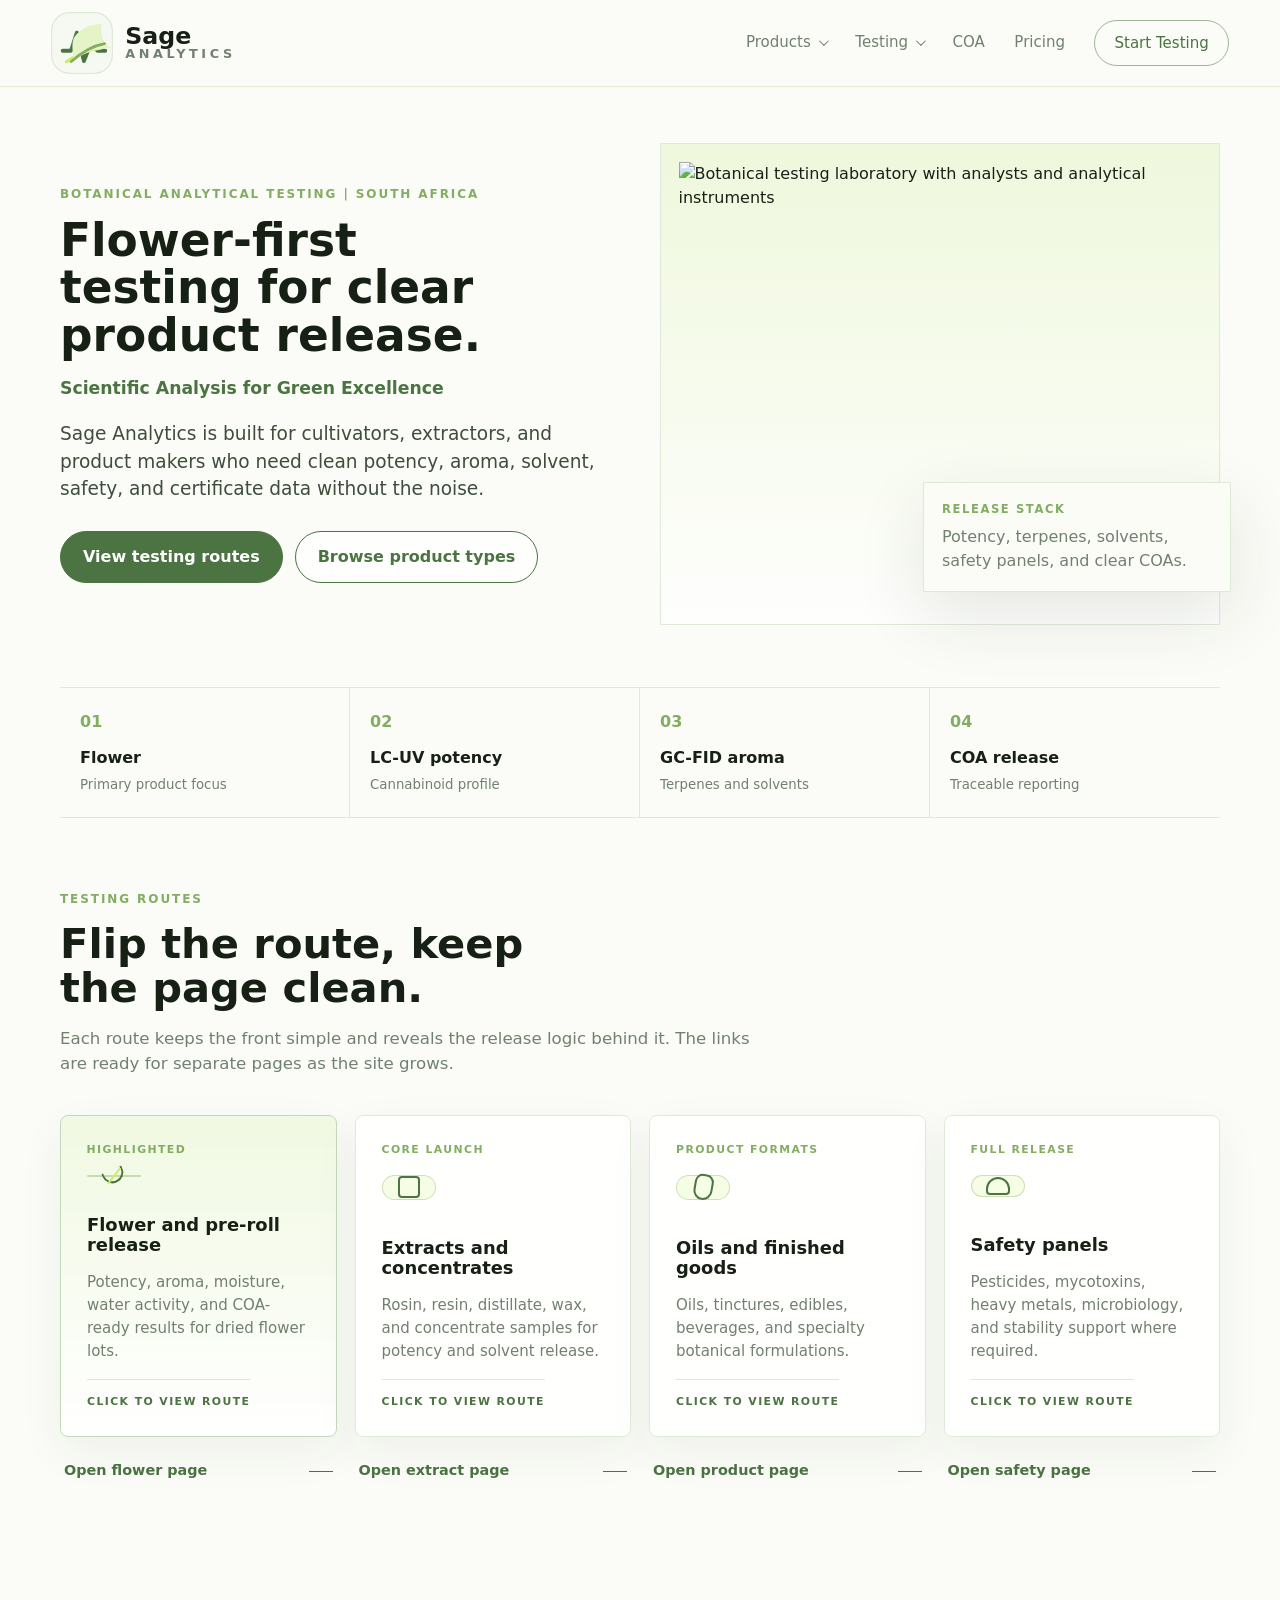
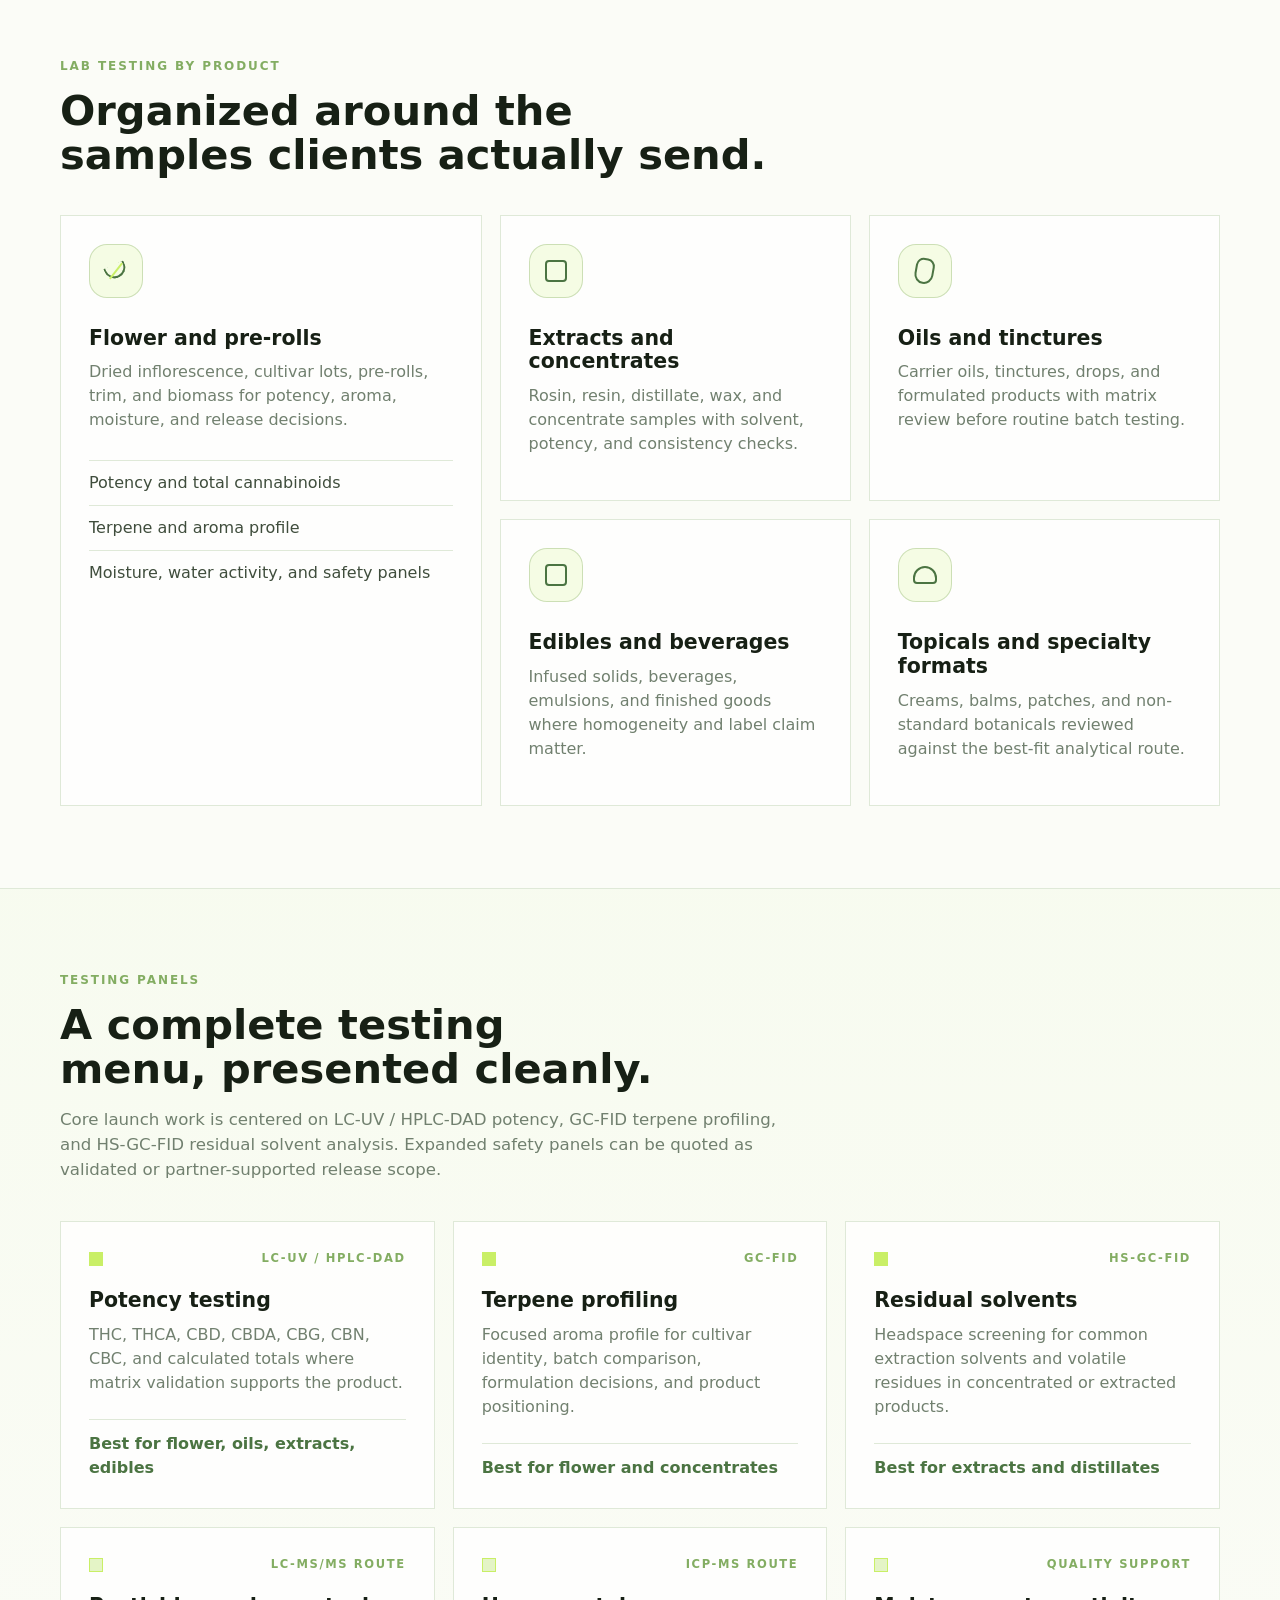
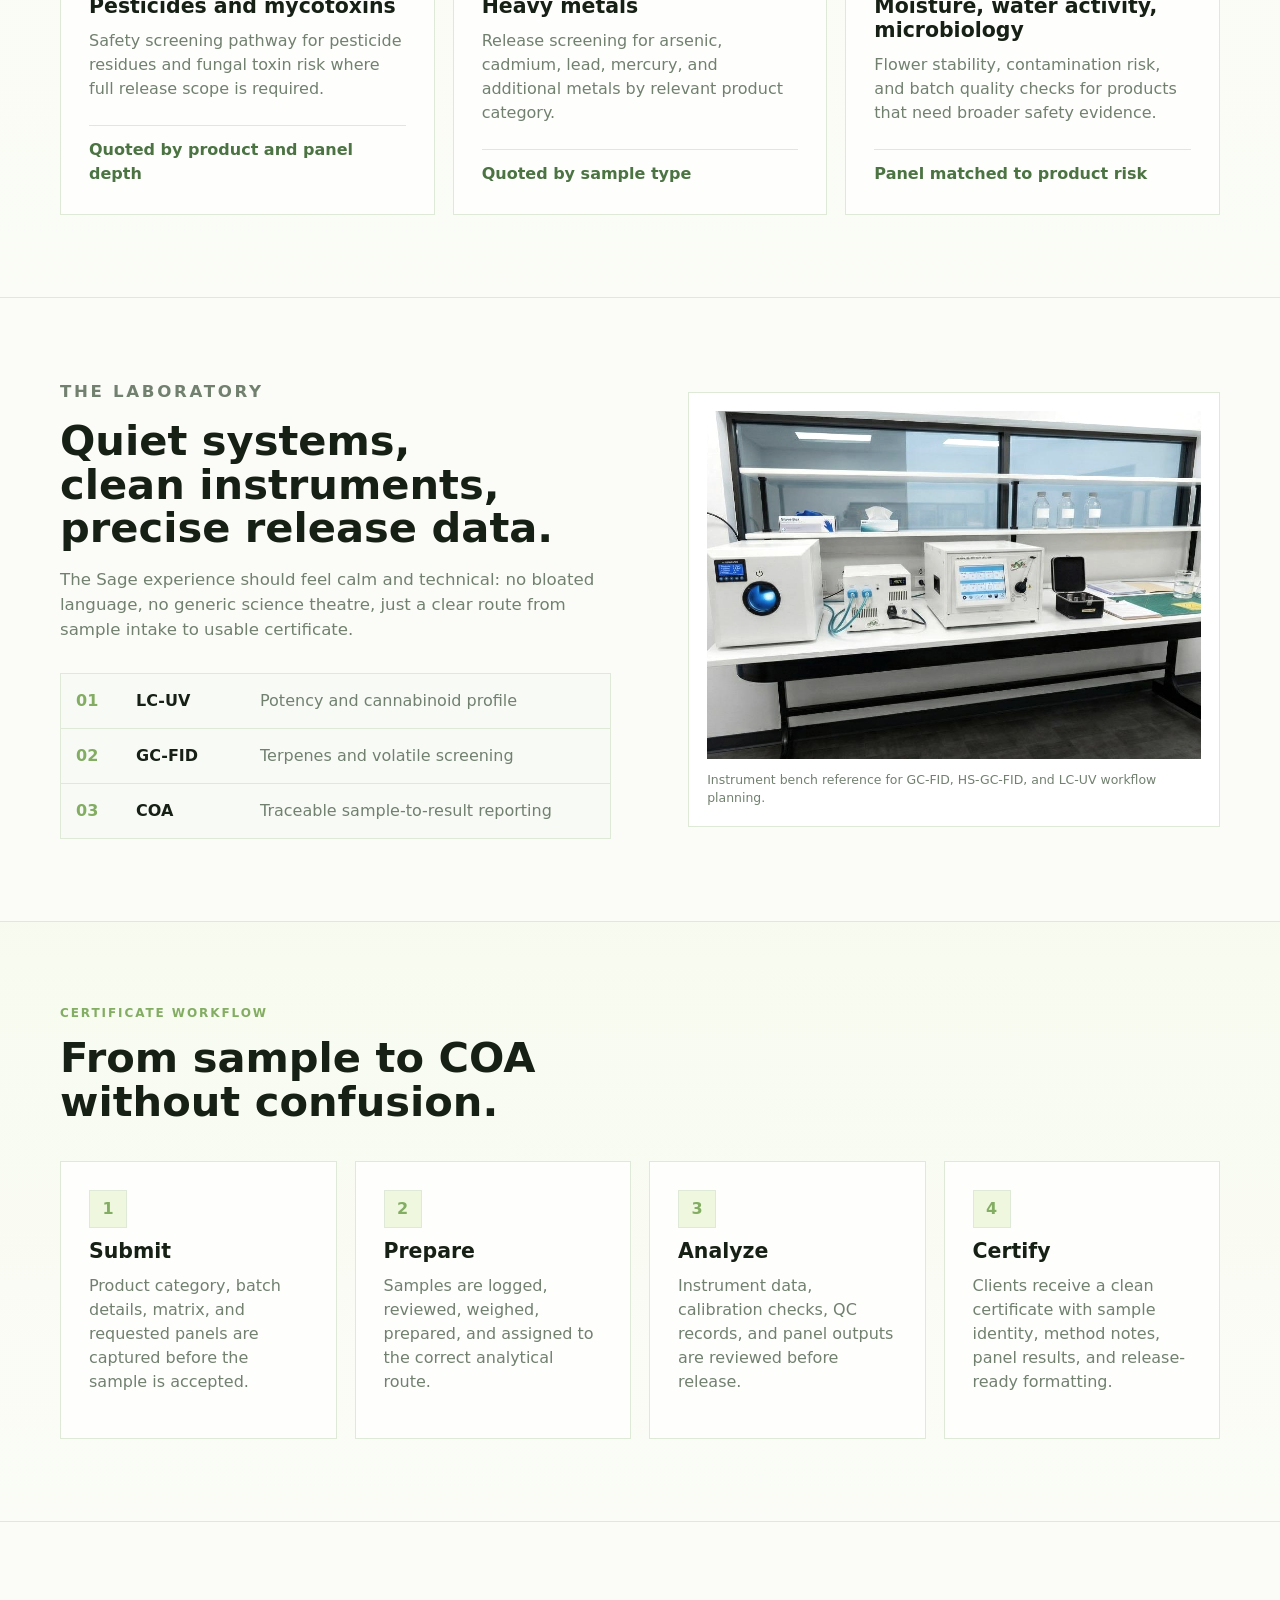
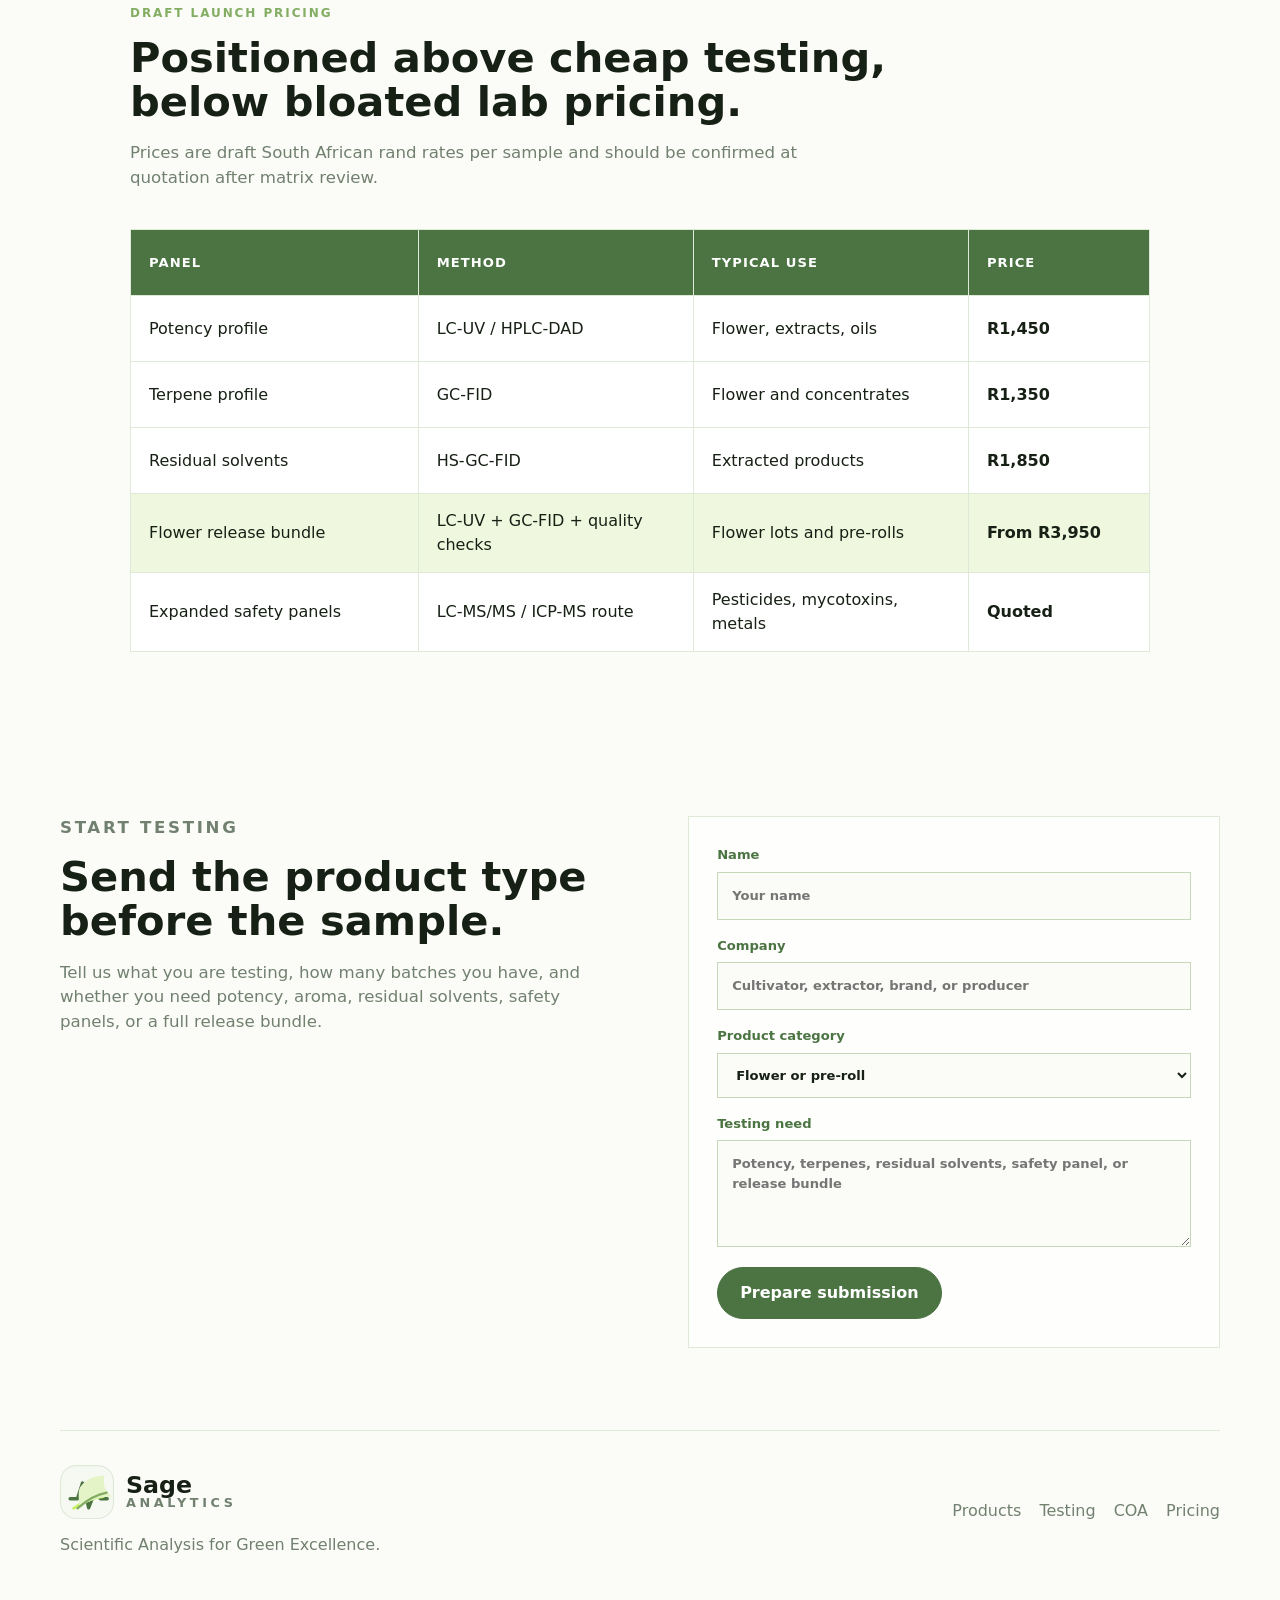
==== commit 1dd592bd: "Add files via upload" ====
--- a/index.html
+++ b/index.html
@@ -8,8 +8,8 @@
       name="description"
       content="Sage Analytics is a botanical and cannabis analytical testing laboratory focused on flower, extracts, oils, infused products, potency, terpene, residual solvent, and release testing."
     />
-    <link rel="preload" href="assets/labref2.png?v=acs-fresh-v22" as="image" />
-    <link rel="stylesheet" href="styles.css?v=acs-fresh-v22" />
+    <link rel="preload" href="assets/labref2.png?v=acs-flip-v24" as="image" />
+    <link rel="stylesheet" href="styles.css?v=acs-flip-v24" />
   </head>
   <body>
     <header class="site-header">
@@ -98,12 +98,12 @@
             Sage Analytics is built for cultivators, extractors, and product makers who need clean potency, aroma, solvent, safety, and certificate data without the noise.
           </p>
           <div class="hero-actions">
-            <a class="button button--solid" href="#panels">View testing menu</a>
+            <a class="button button--solid" href="#routes">View testing routes</a>
             <a class="button button--ghost" href="#products">Browse product types</a>
           </div>
         </div>
         <figure class="hero-visual">
-          <img src="assets/labref2.png?v=acs-fresh-v22" alt="Botanical testing laboratory with analysts and analytical instruments" />
+          <img src="assets/labref2.png?v=acs-flip-v24" alt="Botanical testing laboratory with analysts and analytical instruments" />
           <figcaption>
             <span>Release stack</span>
             Potency, terpenes, solvents, safety panels, and clear COAs.
@@ -116,6 +116,99 @@
         <a href="#panels"><span>02</span><strong>LC-UV potency</strong><small>Cannabinoid profile</small></a>
         <a href="#panels"><span>03</span><strong>GC-FID aroma</strong><small>Terpenes and solvents</small></a>
         <a href="#coa"><span>04</span><strong>COA release</strong><small>Traceable reporting</small></a>
+      </section>
+
+      <section id="routes" class="section route-section">
+        <div class="section-kicker section-kicker--wide">
+          <p class="eyebrow">Testing routes</p>
+          <h2>Flip the route, keep the page clean.</h2>
+          <p>Each route keeps the front simple and reveals the release logic behind it. The links are ready for separate pages as the site grows.</p>
+        </div>
+        <div class="flip-grid" aria-label="Sage Analytics testing routes">
+          <article class="flip-card flip-card--featured">
+            <button class="flip-card__button" type="button" aria-pressed="false">
+              <span class="flip-card__inner">
+                <span class="flip-card__face flip-card__front">
+                  <span class="route-tag">Highlighted</span>
+                  <span class="product-icon product-icon--flower"></span>
+                  <strong>Flower and pre-roll release</strong>
+                  <small>Potency, aroma, moisture, water activity, and COA-ready results for dried flower lots.</small>
+                  <span class="flip-hint">Click to view route</span>
+                </span>
+                <span class="flip-card__face flip-card__back">
+                  <span class="route-tag">Primary workflow</span>
+                  <strong>LC-UV potency + GC-FID aroma</strong>
+                  <small>Batch identity, cannabinoid profile, cultivar aroma, and optional safety panels for release decisions.</small>
+                  <span class="flip-hint">Click to return</span>
+                </span>
+              </span>
+            </button>
+            <a class="flip-card__link" href="flower-testing.html">Open flower page</a>
+          </article>
+
+          <article class="flip-card">
+            <button class="flip-card__button" type="button" aria-pressed="false">
+              <span class="flip-card__inner">
+                <span class="flip-card__face flip-card__front">
+                  <span class="route-tag">Core launch</span>
+                  <span class="product-icon product-icon--extract"></span>
+                  <strong>Extracts and concentrates</strong>
+                  <small>Rosin, resin, distillate, wax, and concentrate samples for potency and solvent release.</small>
+                  <span class="flip-hint">Click to view route</span>
+                </span>
+                <span class="flip-card__face flip-card__back">
+                  <span class="route-tag">Instrument route</span>
+                  <strong>HS-GC-FID solvents + LC-UV potency</strong>
+                  <small>Residual solvent screening, cannabinoid strength, and batch comparison for extracted products.</small>
+                  <span class="flip-hint">Click to return</span>
+                </span>
+              </span>
+            </button>
+            <a class="flip-card__link" href="extract-testing.html">Open extract page</a>
+          </article>
+
+          <article class="flip-card">
+            <button class="flip-card__button" type="button" aria-pressed="false">
+              <span class="flip-card__inner">
+                <span class="flip-card__face flip-card__front">
+                  <span class="route-tag">Product formats</span>
+                  <span class="product-icon product-icon--oil"></span>
+                  <strong>Oils and finished goods</strong>
+                  <small>Oils, tinctures, edibles, beverages, and specialty botanical formulations.</small>
+                  <span class="flip-hint">Click to view route</span>
+                </span>
+                <span class="flip-card__face flip-card__back">
+                  <span class="route-tag">Matrix review</span>
+                  <strong>Best-fit potency and quality checks</strong>
+                  <small>Sample preparation and method review before routine testing, especially for complex finished products.</small>
+                  <span class="flip-hint">Click to return</span>
+                </span>
+              </span>
+            </button>
+            <a class="flip-card__link" href="finished-product-testing.html">Open product page</a>
+          </article>
+
+          <article class="flip-card">
+            <button class="flip-card__button" type="button" aria-pressed="false">
+              <span class="flip-card__inner">
+                <span class="flip-card__face flip-card__front">
+                  <span class="route-tag">Full release</span>
+                  <span class="product-icon product-icon--topical"></span>
+                  <strong>Safety panels</strong>
+                  <small>Pesticides, mycotoxins, heavy metals, microbiology, and stability support where required.</small>
+                  <span class="flip-hint">Click to view route</span>
+                </span>
+                <span class="flip-card__face flip-card__back">
+                  <span class="route-tag">Expanded scope</span>
+                  <strong>LC-MS/MS + ICP-MS routes</strong>
+                  <small>LC-MS/MS for pesticides and mycotoxins, ICP-MS for heavy metals, with panel depth quoted by product.</small>
+                  <span class="flip-hint">Click to return</span>
+                </span>
+              </span>
+            </button>
+            <a class="flip-card__link" href="safety-panels.html">Open safety page</a>
+          </article>
+        </div>
       </section>
 
       <section id="products" class="section product-section">
@@ -217,7 +310,7 @@
           </div>
         </div>
         <figure class="lab-image">
-          <img src="assets/nira-lab-bench.jpeg?v=acs-fresh-v22" alt="Clean laboratory bench with analytical instruments" />
+          <img src="assets/nira-lab-bench.jpeg?v=acs-flip-v24" alt="Clean laboratory bench with analytical instruments" />
           <figcaption>Instrument bench reference for GC-FID, HS-GC-FID, and LC-UV workflow planning.</figcaption>
         </figure>
       </section>
@@ -329,6 +422,16 @@
           });
         });
       });
+
+      document.querySelectorAll(".flip-card").forEach((card) => {
+        const button = card.querySelector(".flip-card__button");
+        if (!button) return;
+
+        button.addEventListener("click", () => {
+          const open = card.classList.toggle("is-flipped");
+          button.setAttribute("aria-pressed", String(open));
+        });
+      });
     </script>
   </body>
 </html>
--- a/styles.css
+++ b/styles.css
@@ -578,6 +578,137 @@
   border-bottom: 1px solid var(--line);
 }
 
+.route-section {
+  padding-top: 72px;
+}
+
+.flip-grid {
+  display: grid;
+  grid-template-columns: repeat(4, minmax(0, 1fr));
+  gap: 18px;
+}
+
+.flip-card {
+  min-width: 0;
+}
+
+.flip-card__button {
+  display: block;
+  width: 100%;
+  min-height: 322px;
+  padding: 0;
+  appearance: none;
+  background: transparent;
+  border: 0;
+  color: inherit;
+  cursor: pointer;
+  perspective: 1200px;
+  text-align: left;
+}
+
+.flip-card__inner {
+  position: relative;
+  display: block;
+  min-height: 322px;
+  transform-style: preserve-3d;
+  transition: transform 940ms cubic-bezier(0.19, 0.72, 0.2, 1);
+}
+
+.flip-card.is-flipped .flip-card__inner {
+  transform: rotateY(180deg);
+}
+
+.flip-card__face {
+  position: absolute;
+  inset: 0;
+  display: flex;
+  flex-direction: column;
+  gap: 16px;
+  overflow: hidden;
+  padding: 26px;
+  background: rgba(255, 255, 255, 0.86);
+  border: 1px solid var(--line);
+  border-radius: 8px;
+  backface-visibility: hidden;
+  box-shadow: 0 16px 45px rgba(34, 48, 27, 0.06);
+}
+
+.flip-card__back {
+  background: linear-gradient(180deg, rgba(247, 251, 239, 0.96), rgba(255, 255, 255, 0.9));
+  border-color: var(--line-strong);
+  transform: rotateY(180deg);
+}
+
+.flip-card--featured .flip-card__front {
+  background: linear-gradient(180deg, rgba(239, 248, 223, 0.92), rgba(255, 255, 255, 0.9));
+  border-color: var(--line-strong);
+}
+
+.flip-card__button:focus-visible .flip-card__face {
+  outline: 2px solid rgba(131, 173, 98, 0.38);
+  outline-offset: 2px;
+}
+
+.flip-card__button:focus {
+  outline: none;
+}
+
+.flip-card__button:hover .flip-card__face {
+  border-color: var(--line-strong);
+}
+
+.route-tag,
+.flip-hint {
+  display: inline-flex;
+  width: fit-content;
+  align-items: center;
+  color: var(--sage);
+  font-size: 0.68rem;
+  font-weight: 840;
+  letter-spacing: 0.13em;
+  text-transform: uppercase;
+}
+
+.flip-card strong {
+  display: block;
+  font-size: clamp(1.12rem, 1.35vw, 1.34rem);
+  line-height: 1.14;
+}
+
+.flip-card small {
+  display: block;
+  color: var(--muted);
+  font-size: 0.94rem;
+  line-height: 1.52;
+}
+
+.flip-hint {
+  margin-top: auto;
+  border-top: 1px solid var(--line);
+  padding-top: 14px;
+  color: var(--deep);
+}
+
+.flip-card__link {
+  display: flex;
+  min-height: 44px;
+  align-items: center;
+  justify-content: space-between;
+  gap: 12px;
+  margin-top: 12px;
+  padding: 0 4px;
+  color: var(--deep);
+  font-size: 0.9rem;
+  font-weight: 780;
+}
+
+.flip-card__link::after {
+  content: "";
+  width: 24px;
+  height: 1px;
+  background: currentColor;
+}
+
 .product-grid,
 .panel-grid,
 .workflow-grid {
@@ -828,6 +959,89 @@
   margin-top: 4px;
 }
 
+.subpage-main {
+  padding-bottom: 36px;
+}
+
+.subpage-main .section + .section {
+  padding-top: 28px;
+}
+
+.subpage-hero {
+  display: grid;
+  grid-template-columns: minmax(0, 0.92fr) minmax(320px, 0.68fr);
+  gap: clamp(34px, 5vw, 66px);
+  align-items: end;
+  padding-top: 62px;
+}
+
+.subpage-hero p:not(.eyebrow) {
+  max-width: 720px;
+  color: var(--muted);
+  font-size: 1.05rem;
+}
+
+.subpage-panel {
+  border: 1px solid var(--line);
+  background: rgba(255, 255, 255, 0.82);
+  padding: 26px;
+}
+
+.subpage-panel strong,
+.detail-card strong {
+  display: block;
+  margin-bottom: 10px;
+  color: var(--deep);
+}
+
+.subpage-panel p,
+.detail-card p {
+  color: var(--muted);
+}
+
+.detail-grid {
+  display: grid;
+  grid-template-columns: repeat(3, minmax(0, 1fr));
+  gap: 18px;
+}
+
+.detail-card {
+  min-height: 218px;
+  border: 1px solid var(--line);
+  background: rgba(255, 255, 255, 0.82);
+  padding: 26px;
+}
+
+.detail-list {
+  display: grid;
+  gap: 12px;
+  margin: 0;
+  padding: 0;
+  list-style: none;
+}
+
+.detail-list li {
+  border-top: 1px solid var(--line);
+  padding-top: 12px;
+  color: var(--text);
+}
+
+.back-link {
+  display: inline-flex;
+  align-items: center;
+  gap: 10px;
+  margin-top: 26px;
+  color: var(--deep);
+  font-weight: 780;
+}
+
+.back-link::before {
+  content: "";
+  width: 24px;
+  height: 1px;
+  background: currentColor;
+}
+
 .site-footer {
   display: flex;
   align-items: center;
@@ -883,8 +1097,14 @@
   .product-grid,
   .panel-grid,
   .workflow-grid,
+  .flip-grid,
   .quick-menu {
     grid-template-columns: repeat(2, minmax(0, 1fr));
+  }
+
+  .subpage-hero,
+  .detail-grid {
+    grid-template-columns: 1fr;
   }
 
   .product-card--feature {
@@ -959,8 +1179,14 @@
   .product-grid,
   .panel-grid,
   .workflow-grid,
+  .flip-grid,
   .quick-menu {
     grid-template-columns: 1fr;
+  }
+
+  .flip-card__button,
+  .flip-card__inner {
+    min-height: 294px;
   }
 
   .quick-menu a {
@@ -981,3 +1207,9 @@
     flex-direction: column;
   }
 }
+
+@media (prefers-reduced-motion: reduce) {
+  .flip-card__inner {
+    transition: none;
+  }
+}
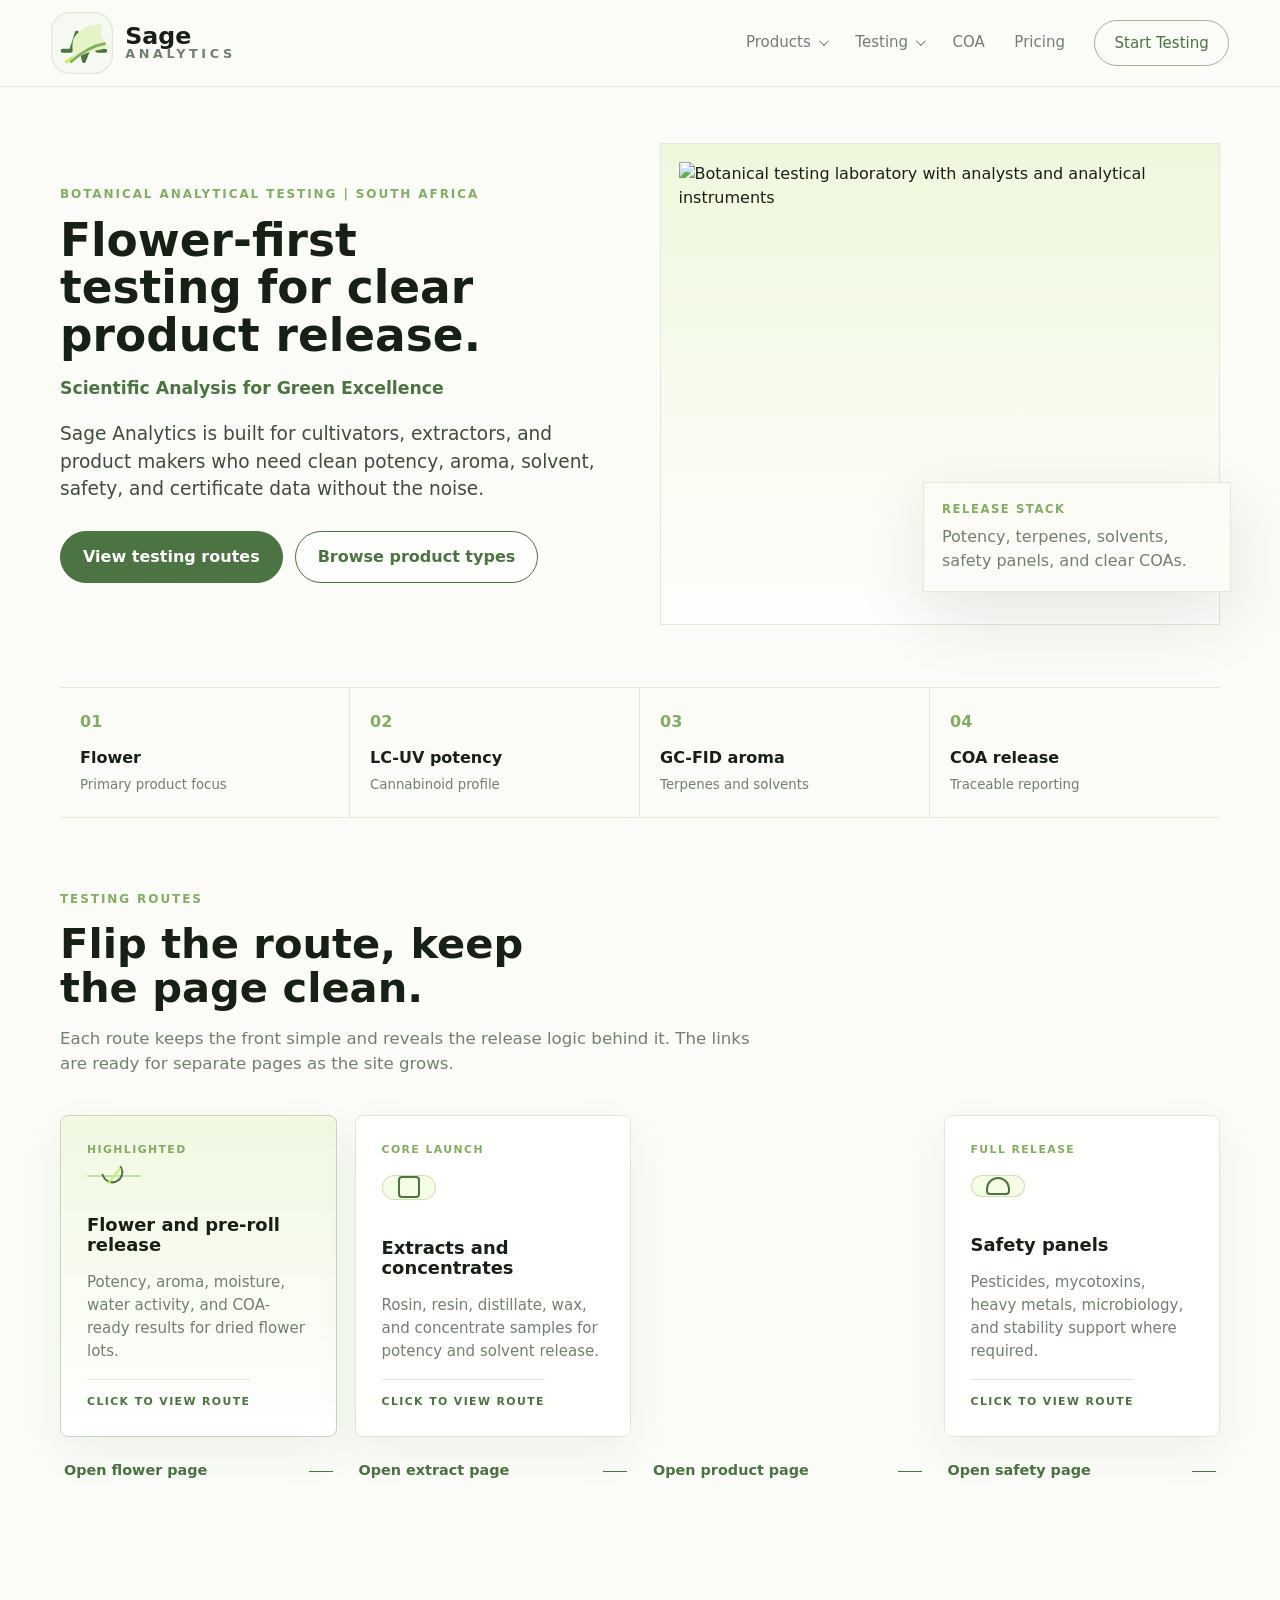
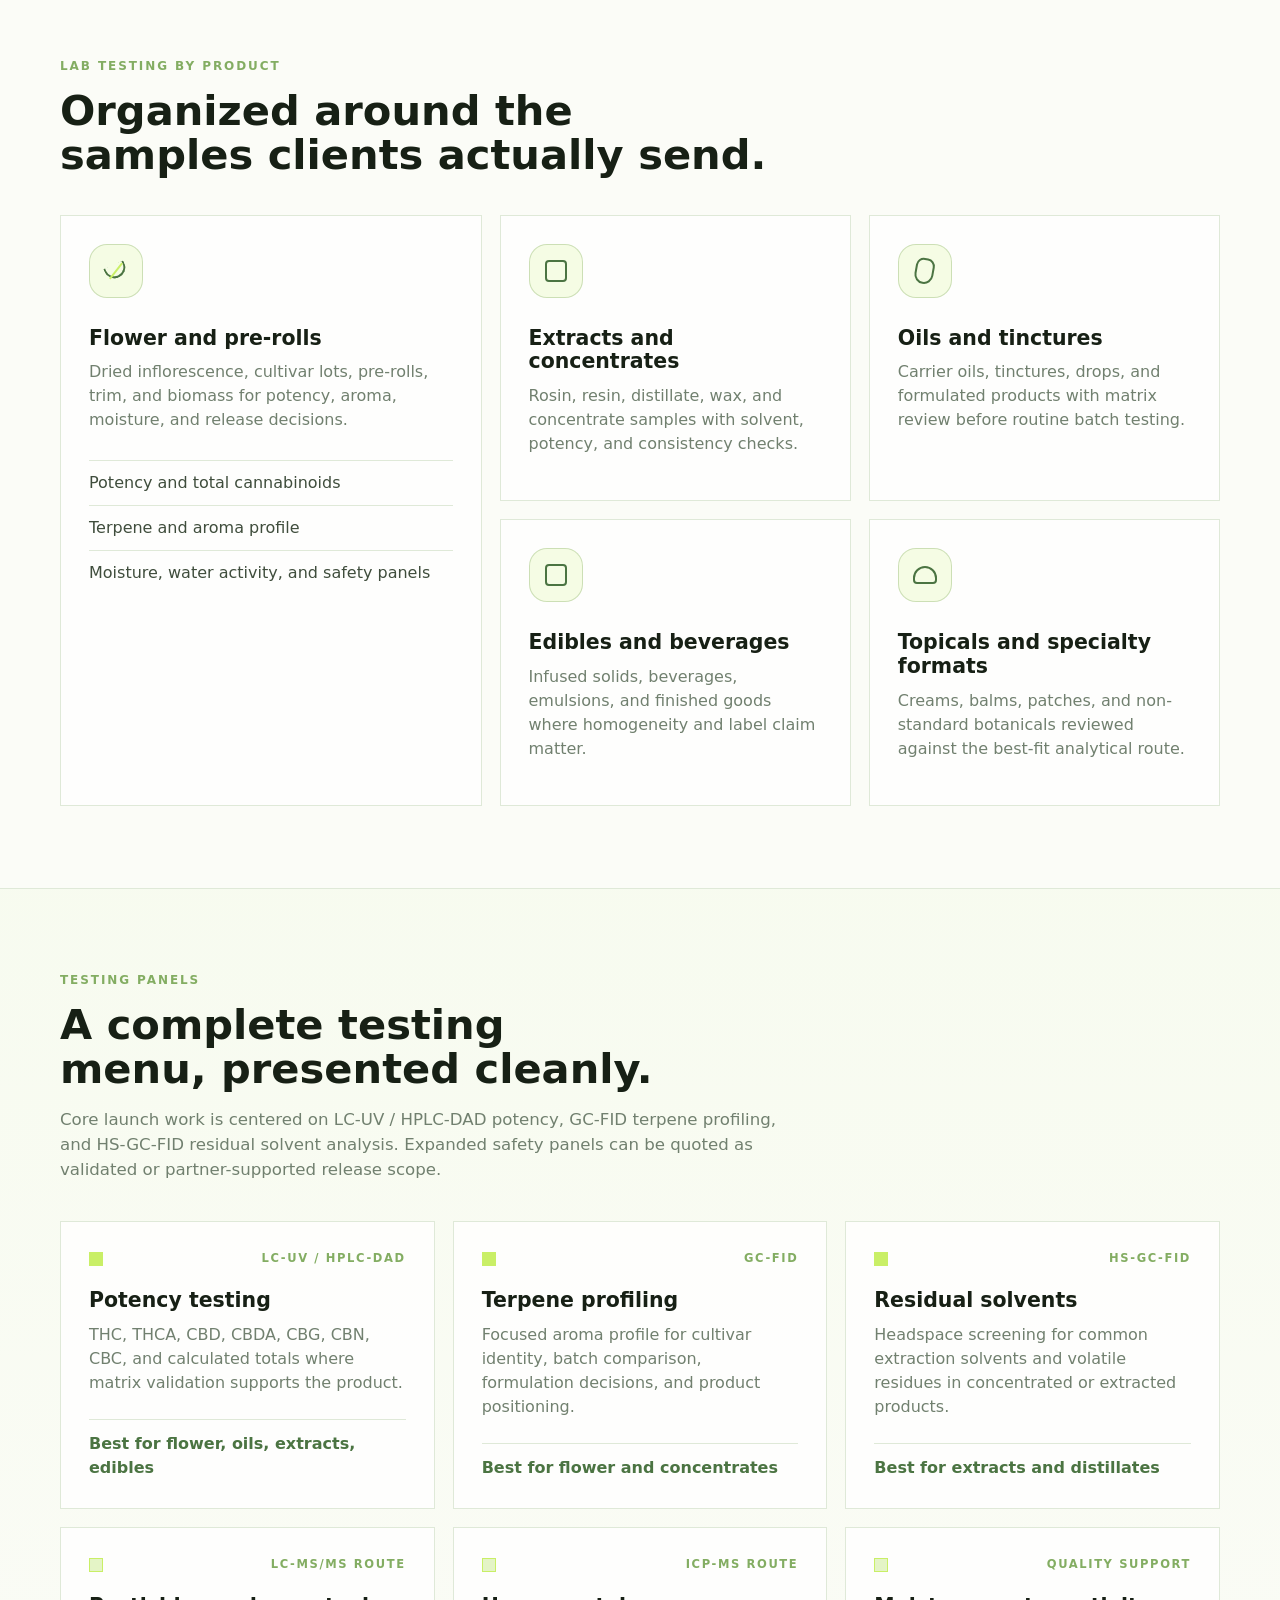
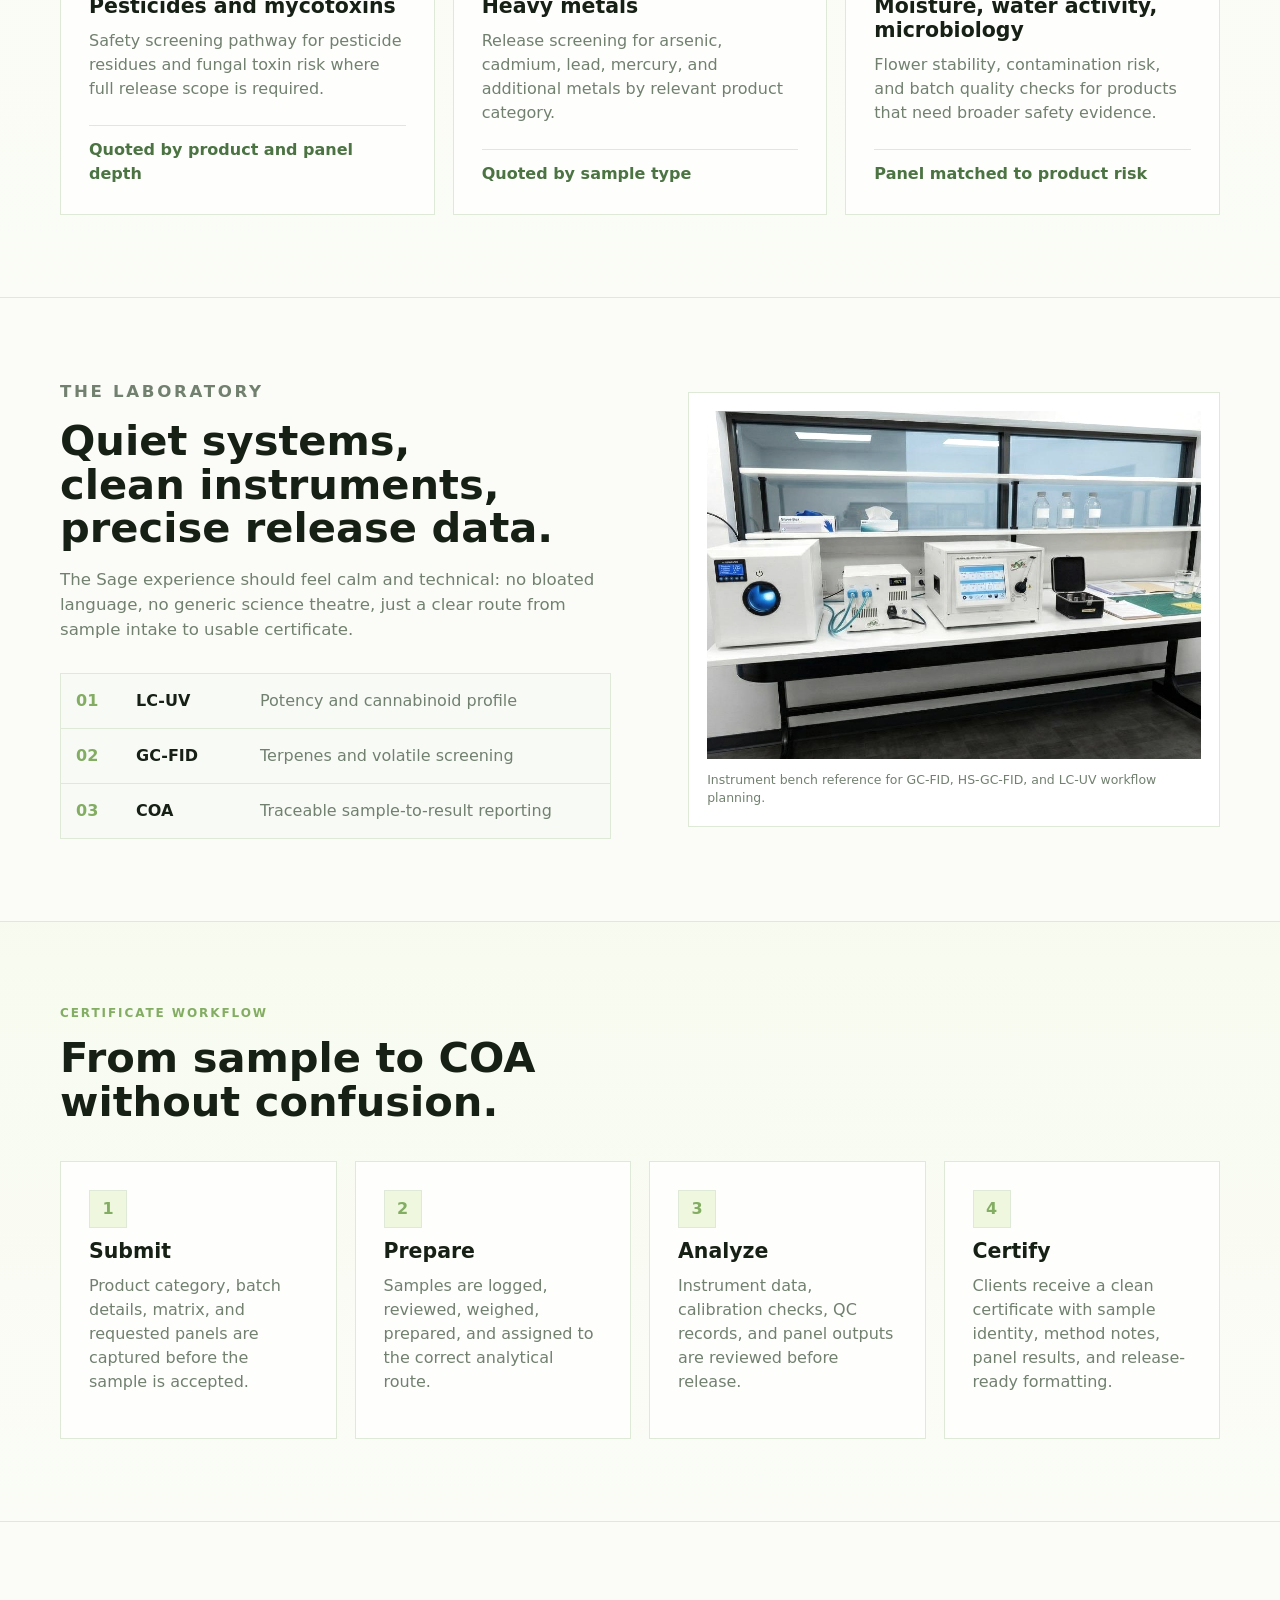
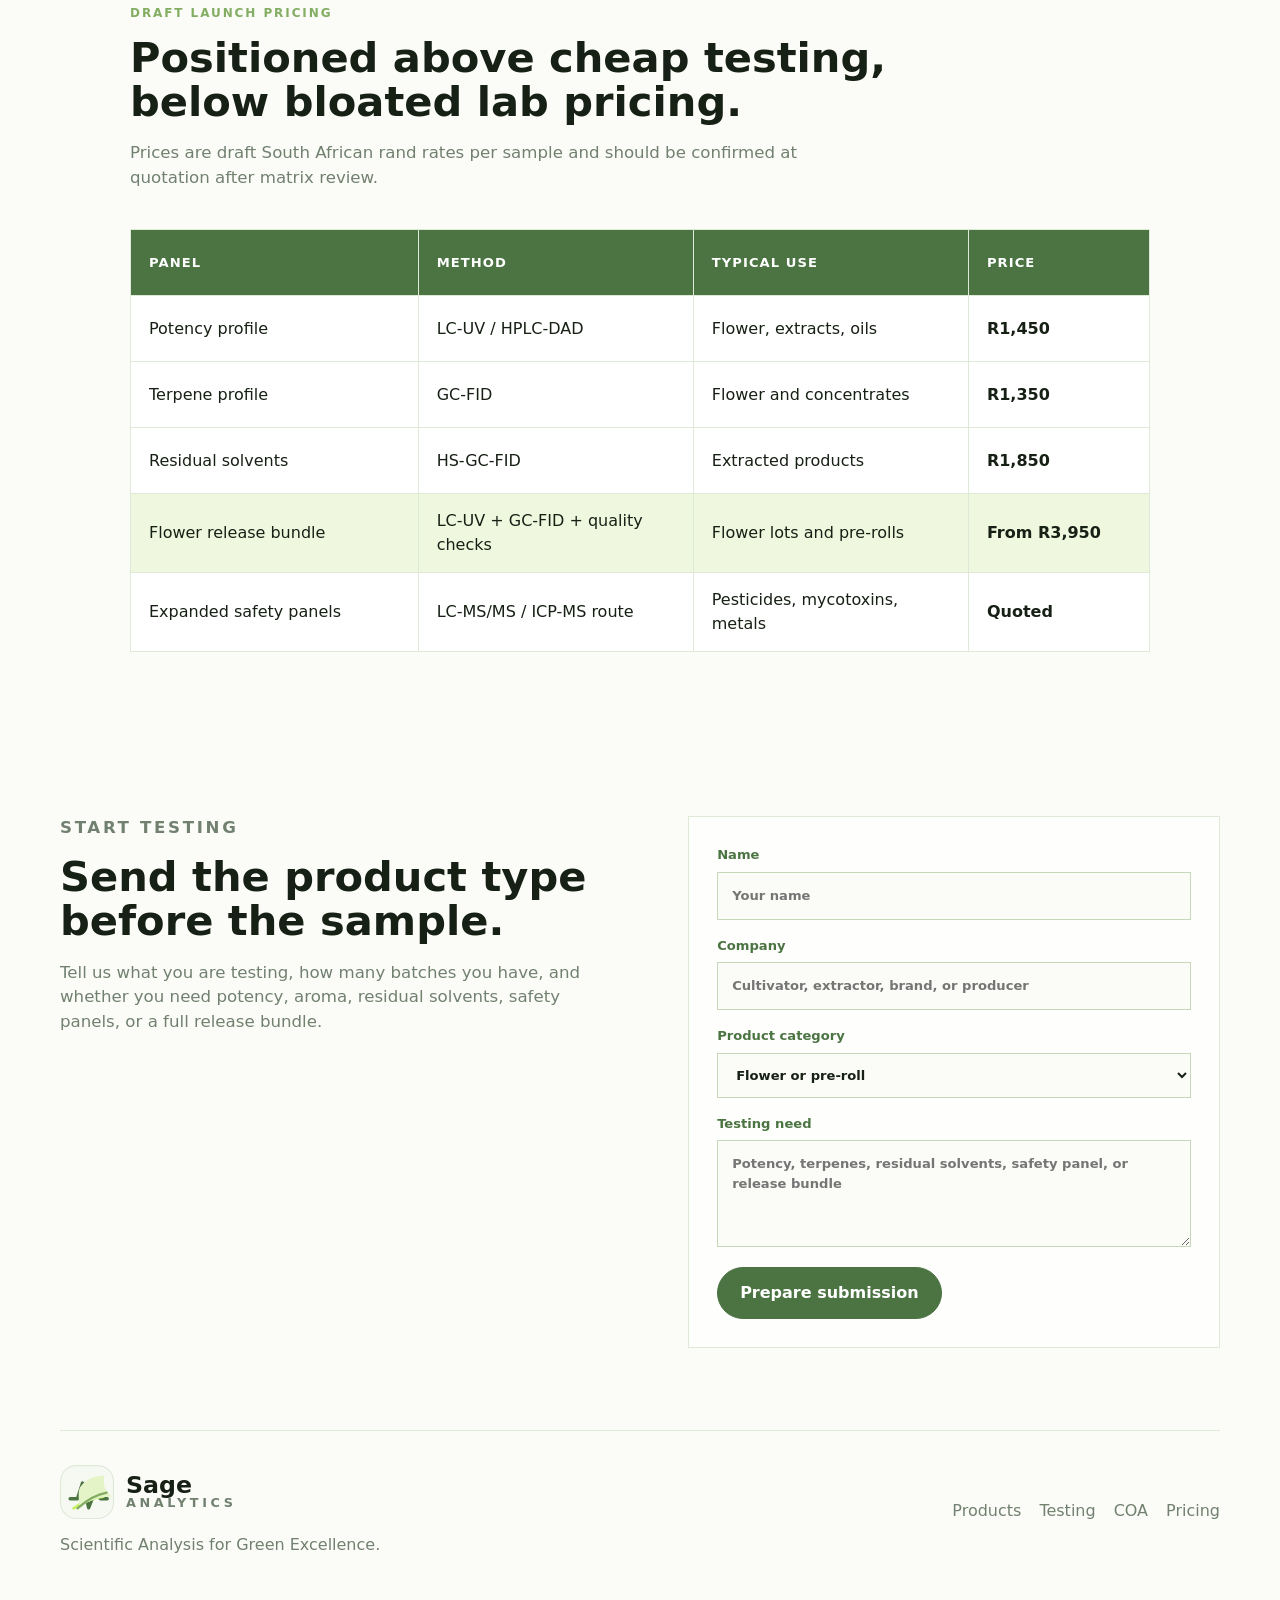
==== commit 2e18f2bd: "Add files via upload" ====
--- a/index.html
+++ b/index.html
@@ -8,8 +8,8 @@
       name="description"
       content="Sage Analytics is a botanical and cannabis analytical testing laboratory focused on flower, extracts, oils, infused products, potency, terpene, residual solvent, and release testing."
     />
-    <link rel="preload" href="assets/labref2.png?v=acs-flip-v24" as="image" />
-    <link rel="stylesheet" href="styles.css?v=acs-flip-v24" />
+    <link rel="preload" href="assets/labref2.png?v=card-highlight-v25" as="image" />
+    <link rel="stylesheet" href="styles.css?v=card-highlight-v25" />
   </head>
   <body>
     <header class="site-header">
@@ -103,7 +103,7 @@
           </div>
         </div>
         <figure class="hero-visual">
-          <img src="assets/labref2.png?v=acs-flip-v24" alt="Botanical testing laboratory with analysts and analytical instruments" />
+          <img src="assets/labref2.png?v=card-highlight-v25" alt="Botanical testing laboratory with analysts and analytical instruments" />
           <figcaption>
             <span>Release stack</span>
             Potency, terpenes, solvents, safety panels, and clear COAs.
@@ -310,7 +310,7 @@
           </div>
         </div>
         <figure class="lab-image">
-          <img src="assets/nira-lab-bench.jpeg?v=acs-flip-v24" alt="Clean laboratory bench with analytical instruments" />
+          <img src="assets/nira-lab-bench.jpeg?v=card-highlight-v25" alt="Clean laboratory bench with analytical instruments" />
           <figcaption>Instrument bench reference for GC-FID, HS-GC-FID, and LC-UV workflow planning.</figcaption>
         </figure>
       </section>
--- a/styles.css
+++ b/styles.css
@@ -737,6 +737,47 @@
   padding: 28px;
 }
 
+.panel-card,
+.workflow-grid article {
+  position: relative;
+  overflow: hidden;
+  transition: transform 220ms ease, border-color 220ms ease, background 220ms ease, box-shadow 220ms ease;
+}
+
+.panel-card::before,
+.workflow-grid article::before {
+  content: "";
+  position: absolute;
+  inset: 0;
+  z-index: 0;
+  background:
+    linear-gradient(135deg, rgba(201, 239, 102, 0.2), rgba(255, 255, 255, 0) 54%),
+    linear-gradient(180deg, rgba(247, 251, 239, 0.92), rgba(255, 255, 255, 0.8));
+  opacity: 0;
+  transition: opacity 220ms ease;
+}
+
+.panel-card > *,
+.workflow-grid article > * {
+  position: relative;
+  z-index: 1;
+}
+
+.panel-card:hover,
+.workflow-grid article:hover {
+  transform: translateY(-4px);
+  background:
+    linear-gradient(135deg, rgba(228, 244, 198, 0.68), rgba(255, 255, 255, 0.96) 42%),
+    rgba(255, 255, 255, 0.96);
+  border-color: #b8d79d;
+  box-shadow: 0 22px 58px rgba(34, 48, 27, 0.14);
+}
+
+.panel-card:hover::before,
+.workflow-grid article:hover::before {
+  opacity: 1;
+}
+
 .product-card--feature {
   grid-row: span 2;
 }
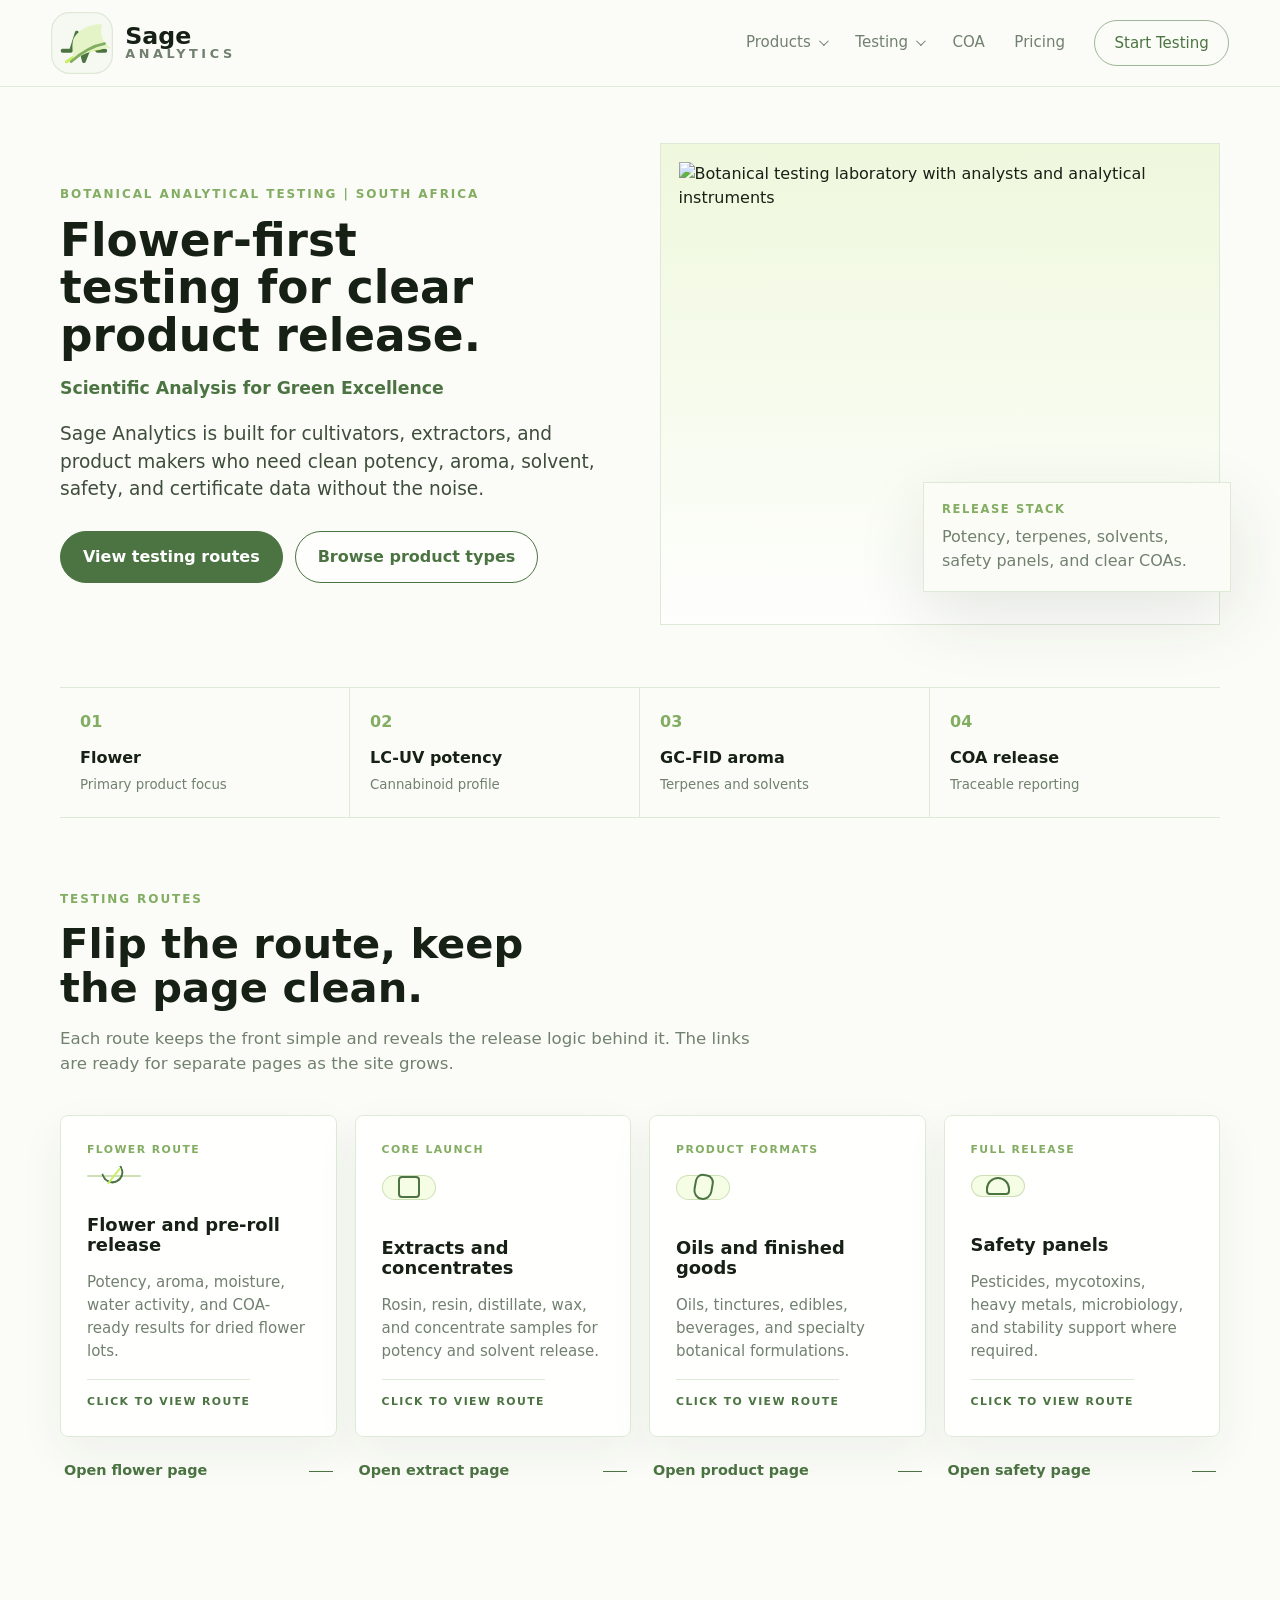
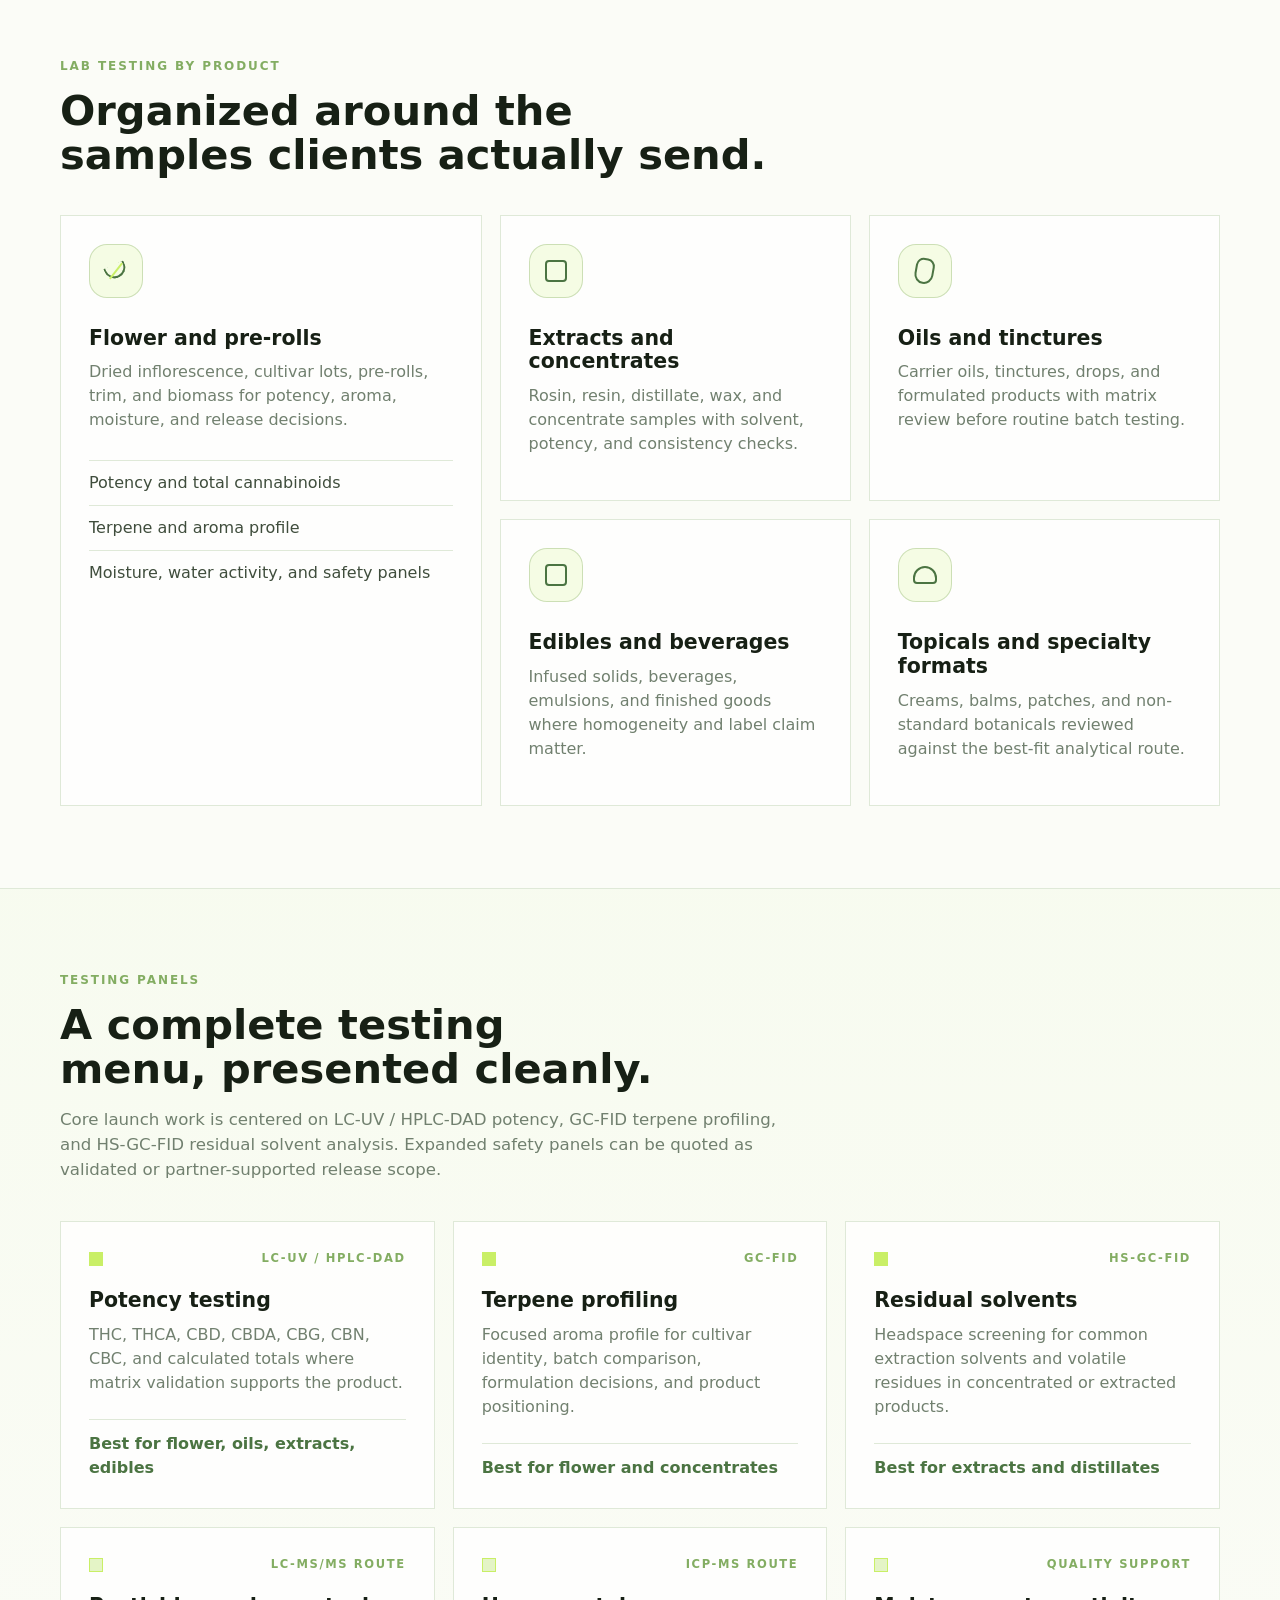
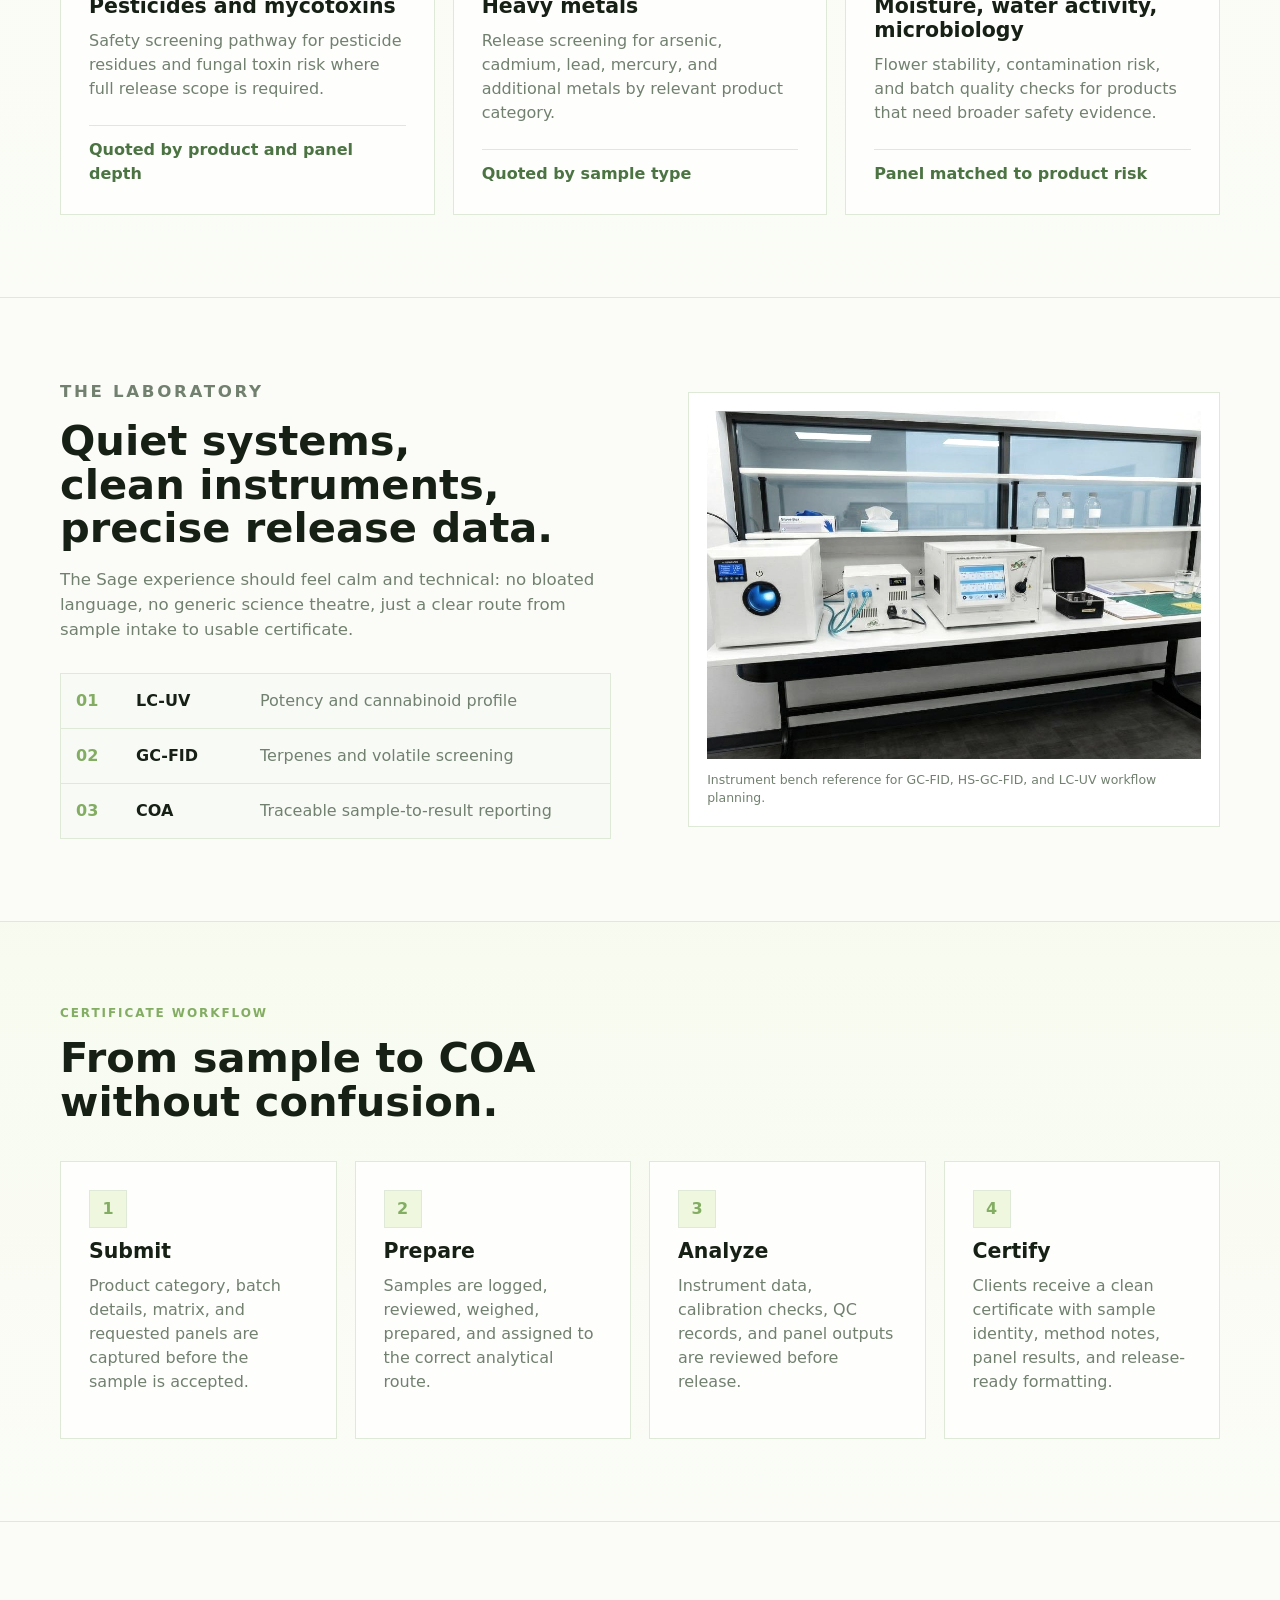
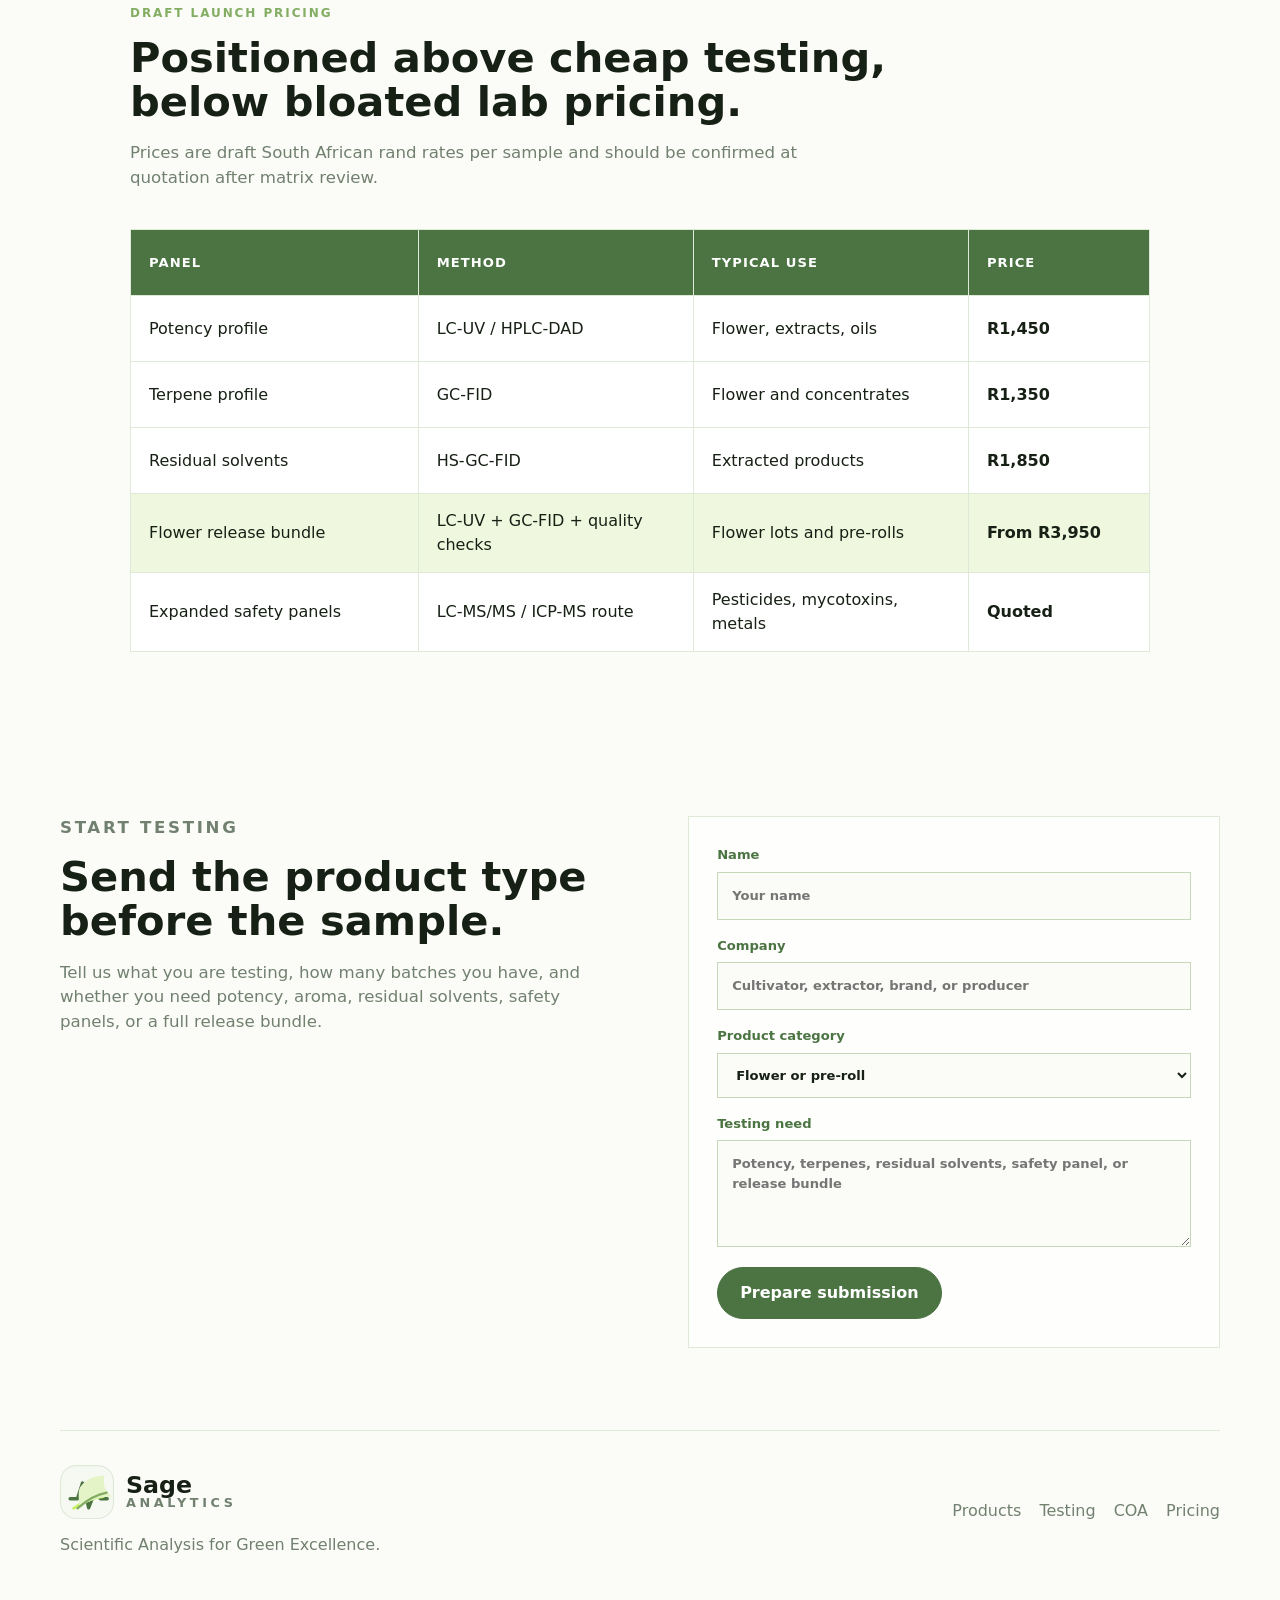
==== commit 2d1e3bcf: "Add files via upload" ====
--- a/index.html
+++ b/index.html
@@ -8,8 +8,8 @@
       name="description"
       content="Sage Analytics is a botanical and cannabis analytical testing laboratory focused on flower, extracts, oils, infused products, potency, terpene, residual solvent, and release testing."
     />
-    <link rel="preload" href="assets/labref2.png?v=card-highlight-v25" as="image" />
-    <link rel="stylesheet" href="styles.css?v=card-highlight-v25" />
+    <link rel="preload" href="assets/labref2.png?v=route-hover-v26" as="image" />
+    <link rel="stylesheet" href="styles.css?v=route-hover-v26" />
   </head>
   <body>
     <header class="site-header">
@@ -103,7 +103,7 @@
           </div>
         </div>
         <figure class="hero-visual">
-          <img src="assets/labref2.png?v=card-highlight-v25" alt="Botanical testing laboratory with analysts and analytical instruments" />
+          <img src="assets/labref2.png?v=route-hover-v26" alt="Botanical testing laboratory with analysts and analytical instruments" />
           <figcaption>
             <span>Release stack</span>
             Potency, terpenes, solvents, safety panels, and clear COAs.
@@ -125,11 +125,11 @@
           <p>Each route keeps the front simple and reveals the release logic behind it. The links are ready for separate pages as the site grows.</p>
         </div>
         <div class="flip-grid" aria-label="Sage Analytics testing routes">
-          <article class="flip-card flip-card--featured">
+          <article class="flip-card">
             <button class="flip-card__button" type="button" aria-pressed="false">
               <span class="flip-card__inner">
                 <span class="flip-card__face flip-card__front">
-                  <span class="route-tag">Highlighted</span>
+                  <span class="route-tag">Flower route</span>
                   <span class="product-icon product-icon--flower"></span>
                   <strong>Flower and pre-roll release</strong>
                   <small>Potency, aroma, moisture, water activity, and COA-ready results for dried flower lots.</small>
@@ -310,7 +310,7 @@
           </div>
         </div>
         <figure class="lab-image">
-          <img src="assets/nira-lab-bench.jpeg?v=card-highlight-v25" alt="Clean laboratory bench with analytical instruments" />
+          <img src="assets/nira-lab-bench.jpeg?v=route-hover-v26" alt="Clean laboratory bench with analytical instruments" />
           <figcaption>Instrument bench reference for GC-FID, HS-GC-FID, and LC-UV workflow planning.</figcaption>
         </figure>
       </section>
--- a/styles.css
+++ b/styles.css
@@ -604,6 +604,7 @@
   cursor: pointer;
   perspective: 1200px;
   text-align: left;
+  transition: transform 220ms ease;
 }
 
 .flip-card__inner {
@@ -634,14 +635,21 @@
 }
 
 .flip-card__back {
-  background: linear-gradient(180deg, rgba(247, 251, 239, 0.96), rgba(255, 255, 255, 0.9));
-  border-color: var(--line-strong);
+  background: rgba(255, 255, 255, 0.86);
+  border-color: var(--line);
   transform: rotateY(180deg);
 }
 
-.flip-card--featured .flip-card__front {
-  background: linear-gradient(180deg, rgba(239, 248, 223, 0.92), rgba(255, 255, 255, 0.9));
-  border-color: var(--line-strong);
+.flip-card:hover .flip-card__button {
+  transform: translateY(-4px);
+}
+
+.flip-card:hover .flip-card__face {
+  background:
+    linear-gradient(135deg, rgba(228, 244, 198, 0.68), rgba(255, 255, 255, 0.96) 42%),
+    rgba(255, 255, 255, 0.96);
+  border-color: #b8d79d;
+  box-shadow: 0 22px 58px rgba(34, 48, 27, 0.14);
 }
 
 .flip-card__button:focus-visible .flip-card__face {
@@ -651,10 +659,6 @@
 
 .flip-card__button:focus {
   outline: none;
-}
-
-.flip-card__button:hover .flip-card__face {
-  border-color: var(--line-strong);
 }
 
 .route-tag,
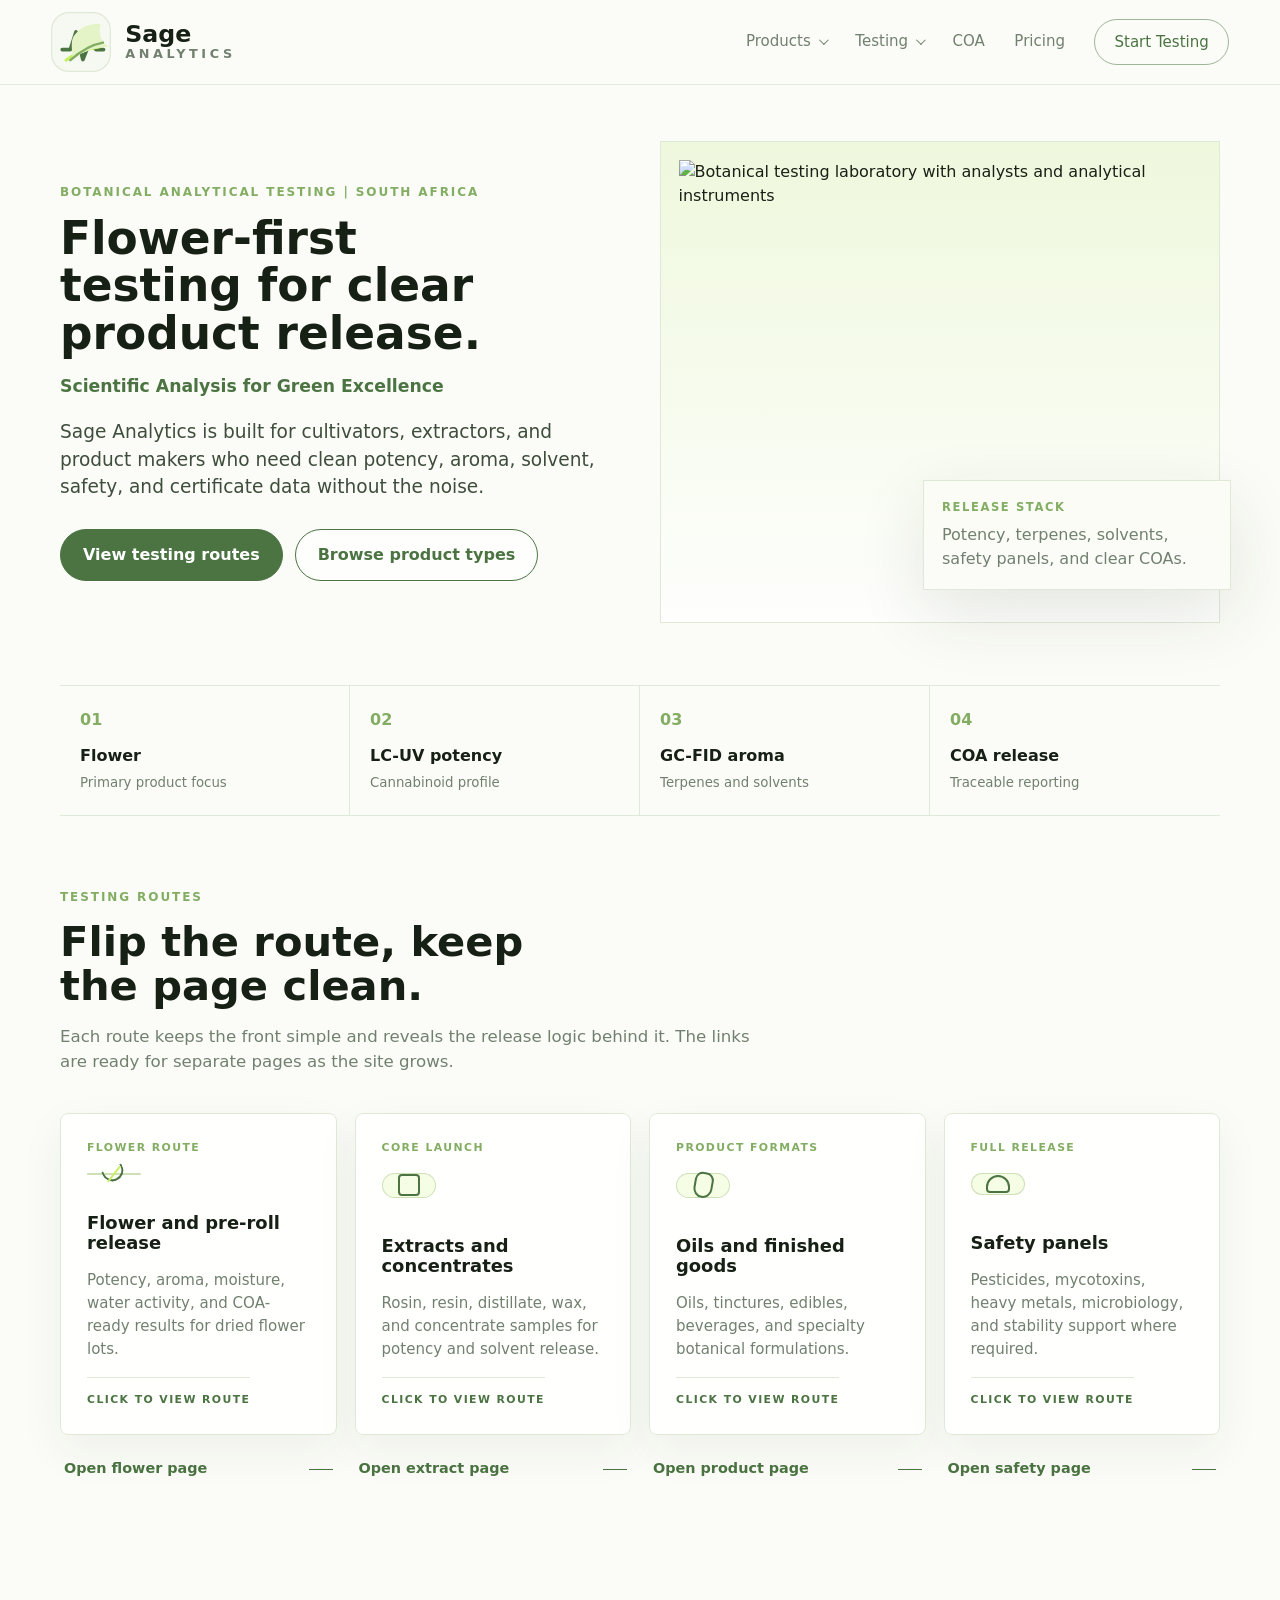
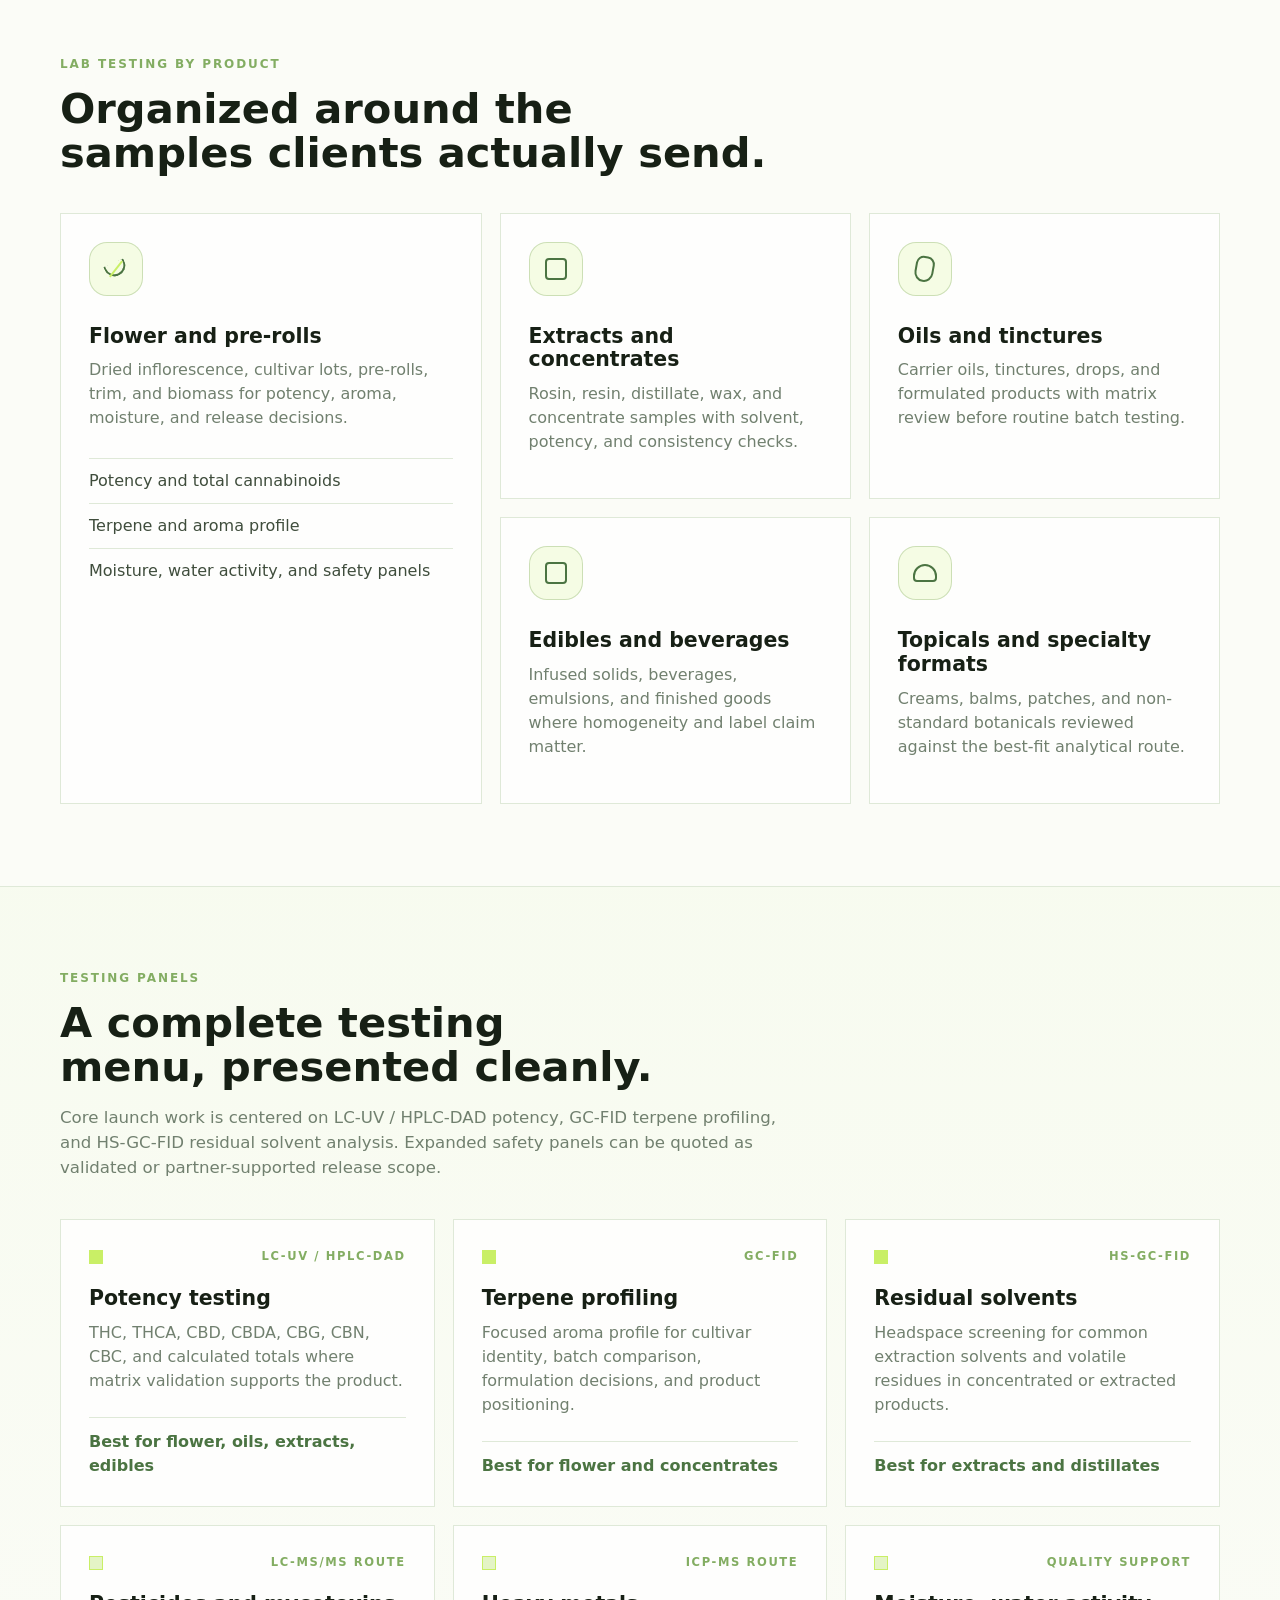
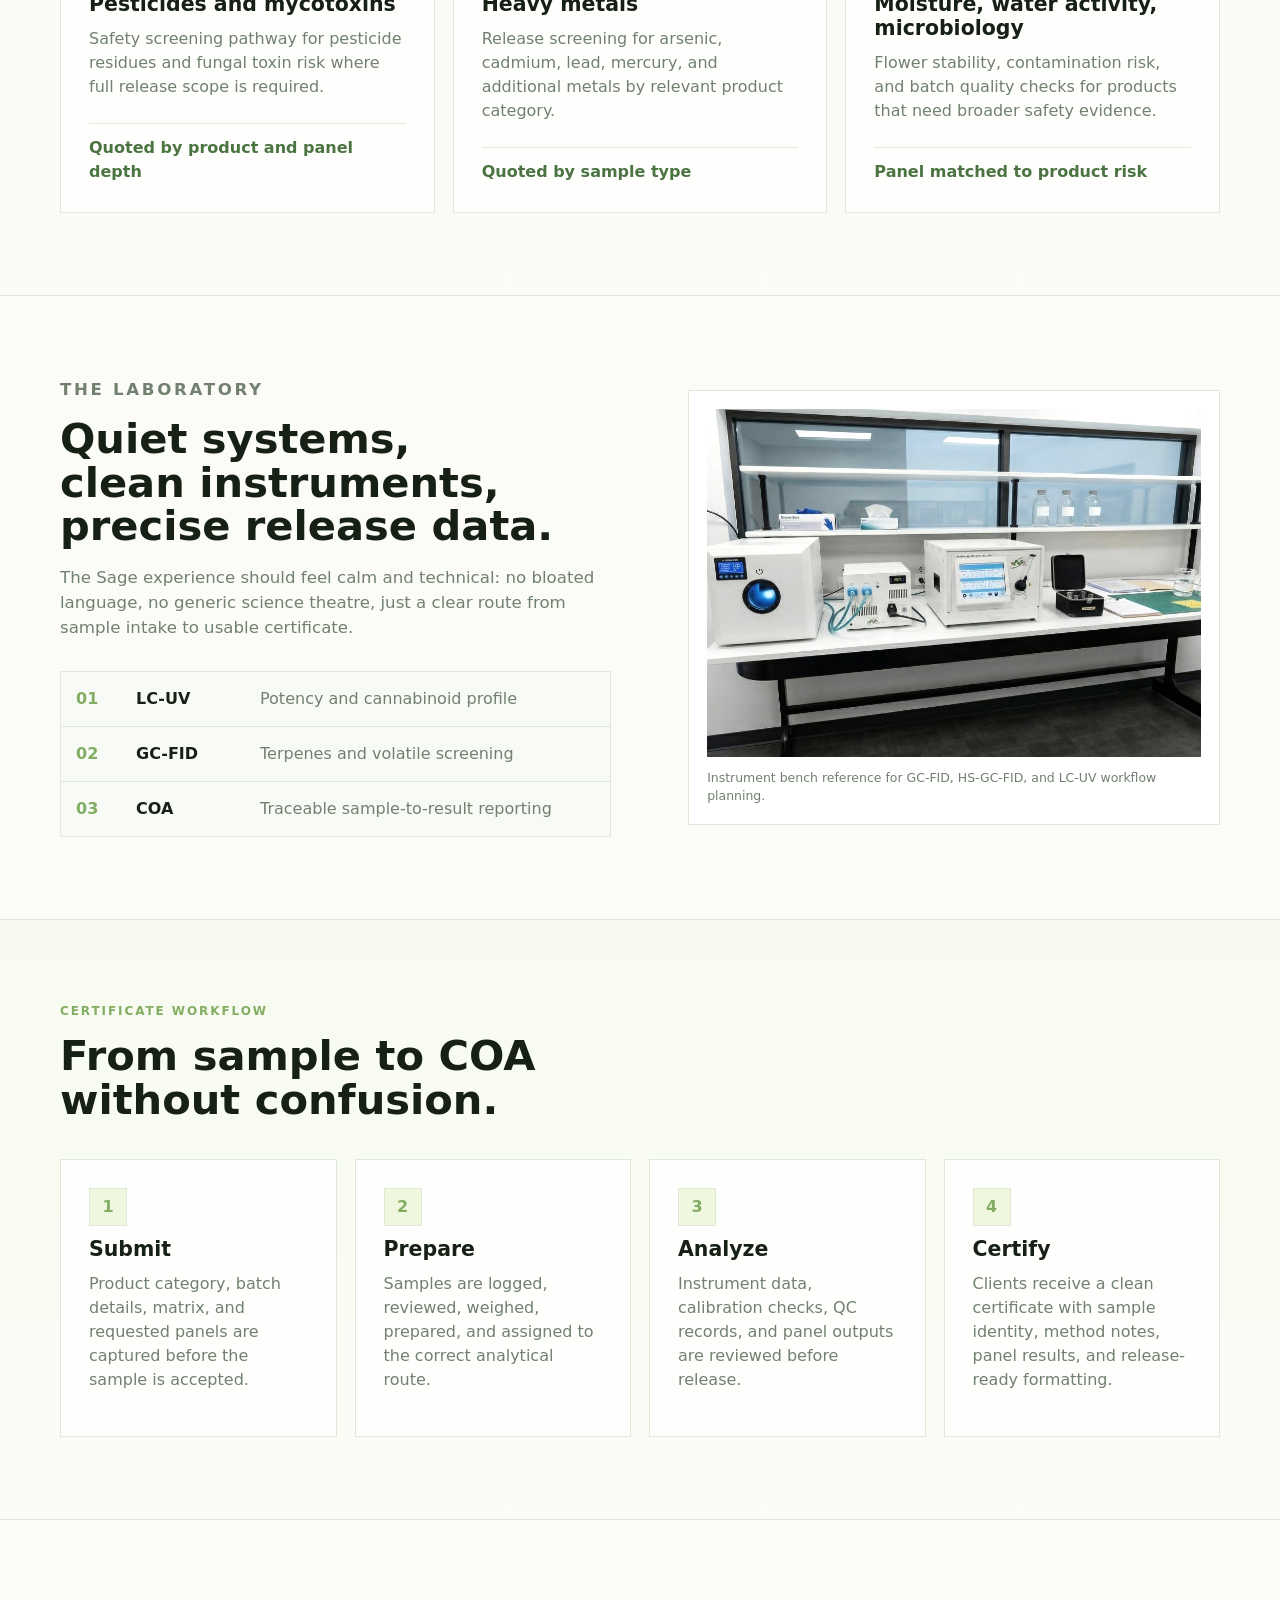
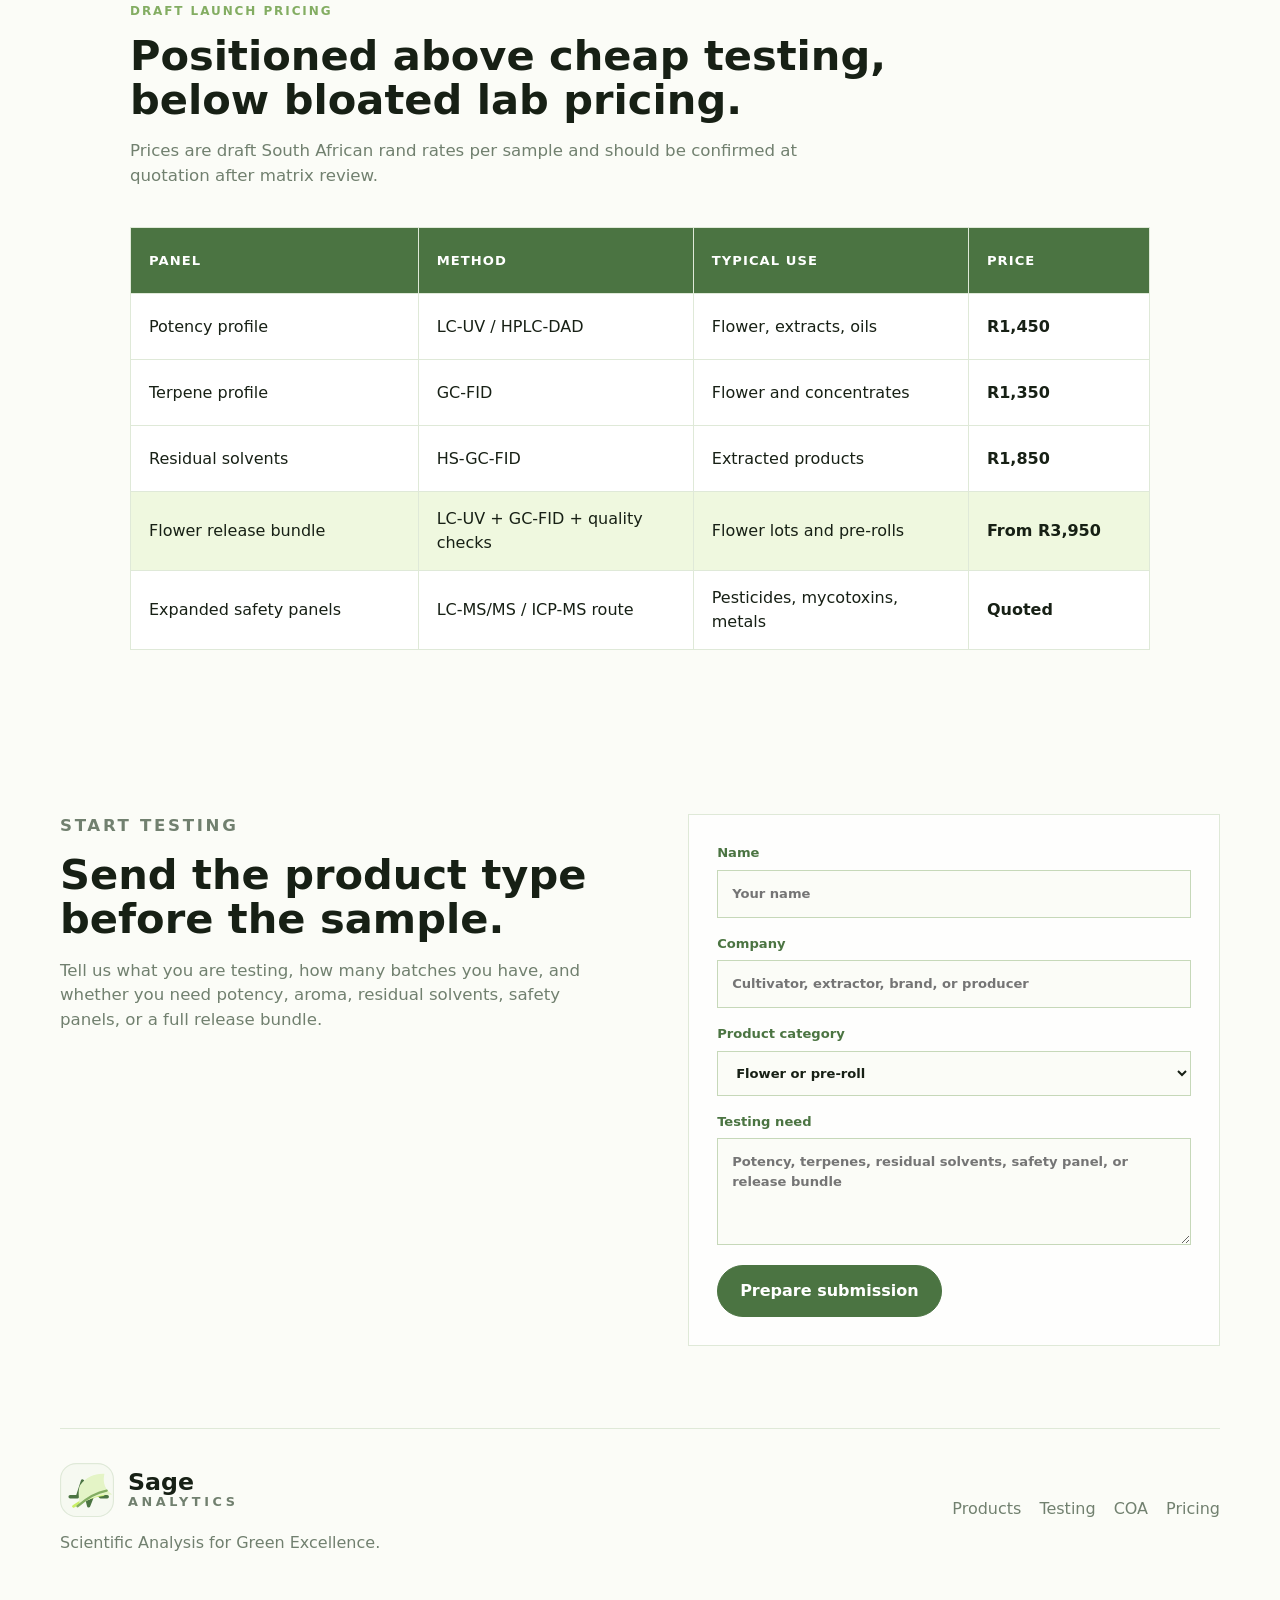
==== commit 0598fa4e: "Add files via upload" ====
--- a/index.html
+++ b/index.html
@@ -8,8 +8,8 @@
       name="description"
       content="Sage Analytics is a botanical and cannabis analytical testing laboratory focused on flower, extracts, oils, infused products, potency, terpene, residual solvent, and release testing."
     />
-    <link rel="preload" href="assets/labref2.png?v=route-hover-v26" as="image" />
-    <link rel="stylesheet" href="styles.css?v=route-hover-v26" />
+    <link rel="preload" href="assets/labref2.png?v=logo-spacing-v27" as="image" />
+    <link rel="stylesheet" href="styles.css?v=logo-spacing-v27" />
   </head>
   <body>
     <header class="site-header">
@@ -103,7 +103,7 @@
           </div>
         </div>
         <figure class="hero-visual">
-          <img src="assets/labref2.png?v=route-hover-v26" alt="Botanical testing laboratory with analysts and analytical instruments" />
+          <img src="assets/labref2.png?v=logo-spacing-v27" alt="Botanical testing laboratory with analysts and analytical instruments" />
           <figcaption>
             <span>Release stack</span>
             Potency, terpenes, solvents, safety panels, and clear COAs.
@@ -310,7 +310,7 @@
           </div>
         </div>
         <figure class="lab-image">
-          <img src="assets/nira-lab-bench.jpeg?v=route-hover-v26" alt="Clean laboratory bench with analytical instruments" />
+          <img src="assets/nira-lab-bench.jpeg?v=logo-spacing-v27" alt="Clean laboratory bench with analytical instruments" />
           <figcaption>Instrument bench reference for GC-FID, HS-GC-FID, and LC-UV workflow planning.</figcaption>
         </figure>
       </section>
--- a/styles.css
+++ b/styles.css
@@ -68,7 +68,7 @@
 .brand {
   display: inline-flex;
   align-items: center;
-  gap: 12px;
+  gap: 14px;
 }
 
 .brand--footer {
@@ -77,8 +77,8 @@
 
 .brand-mark {
   display: inline-flex;
-  width: 62px;
-  height: 62px;
+  width: 60px;
+  height: 60px;
   flex: 0 0 auto;
 }
 
@@ -126,6 +126,7 @@
 
 .brand-type {
   display: grid;
+  row-gap: 2px;
   line-height: 1;
 }
 
